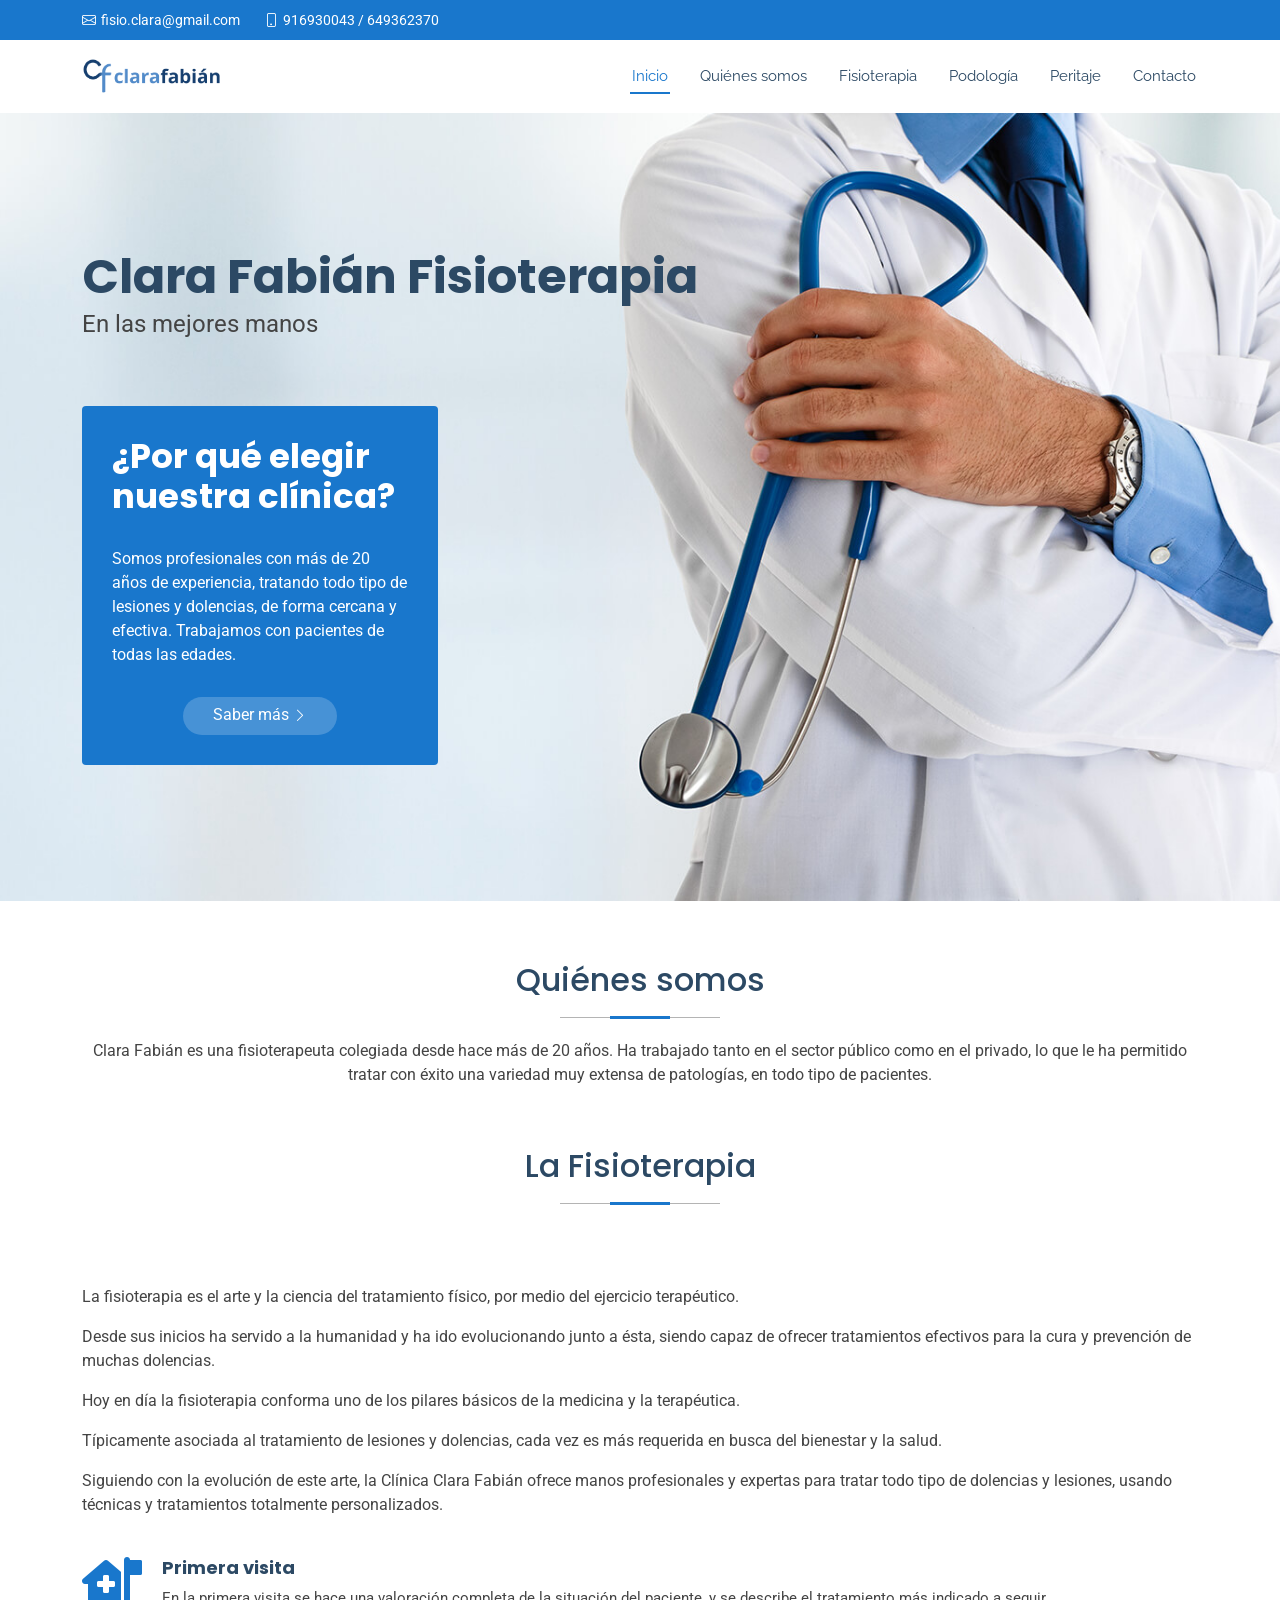
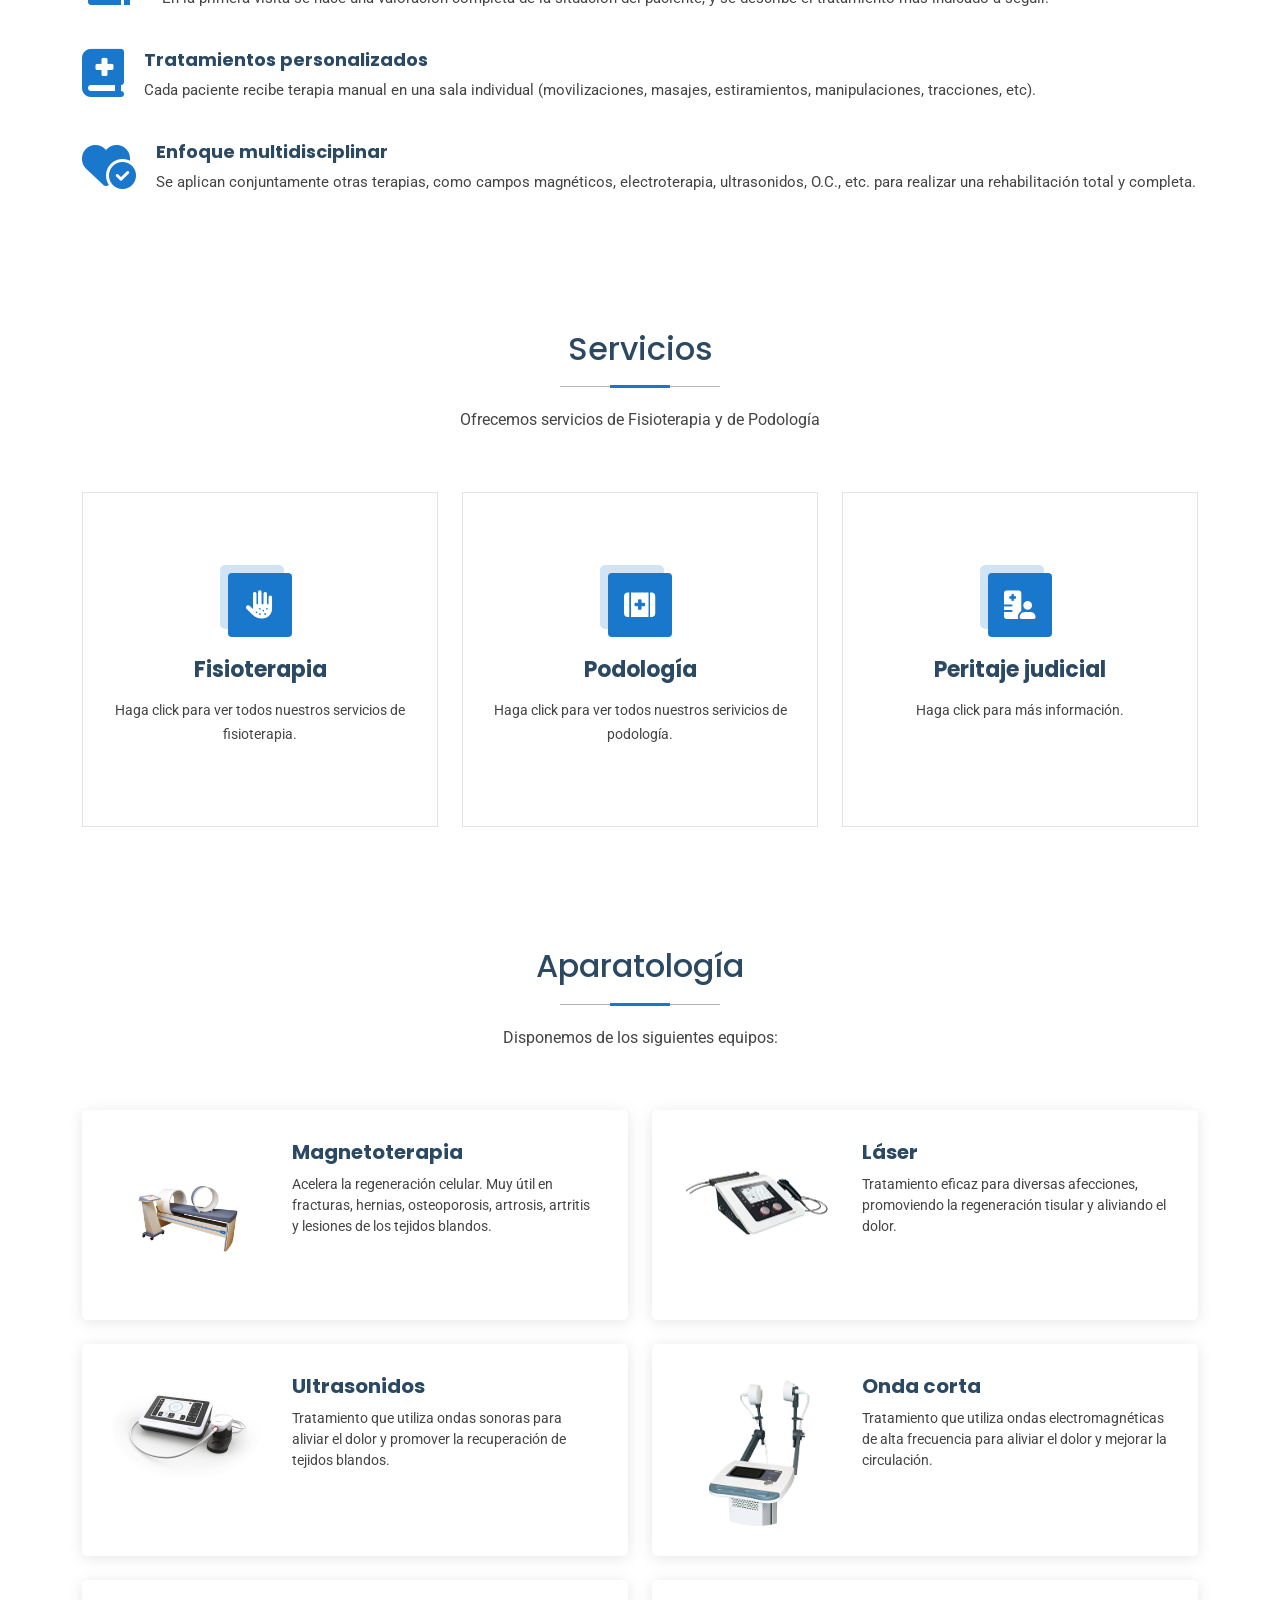
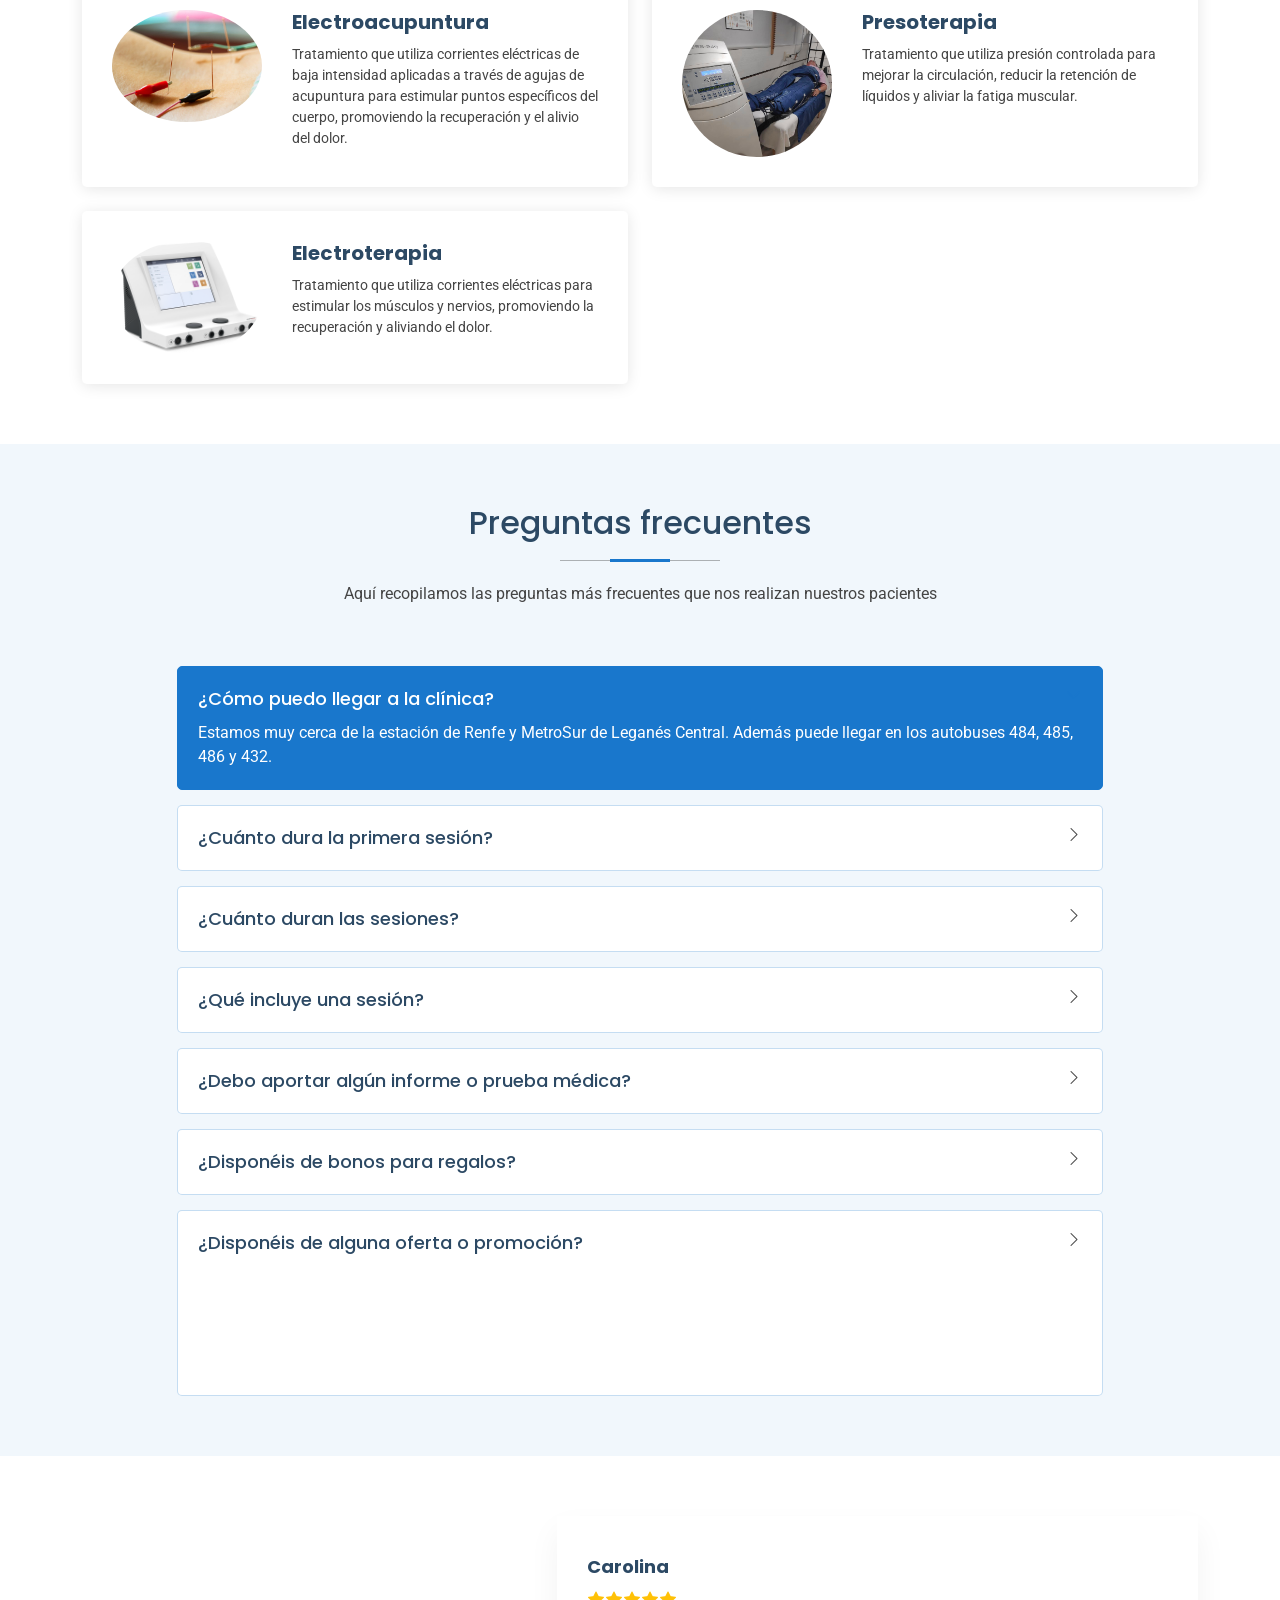
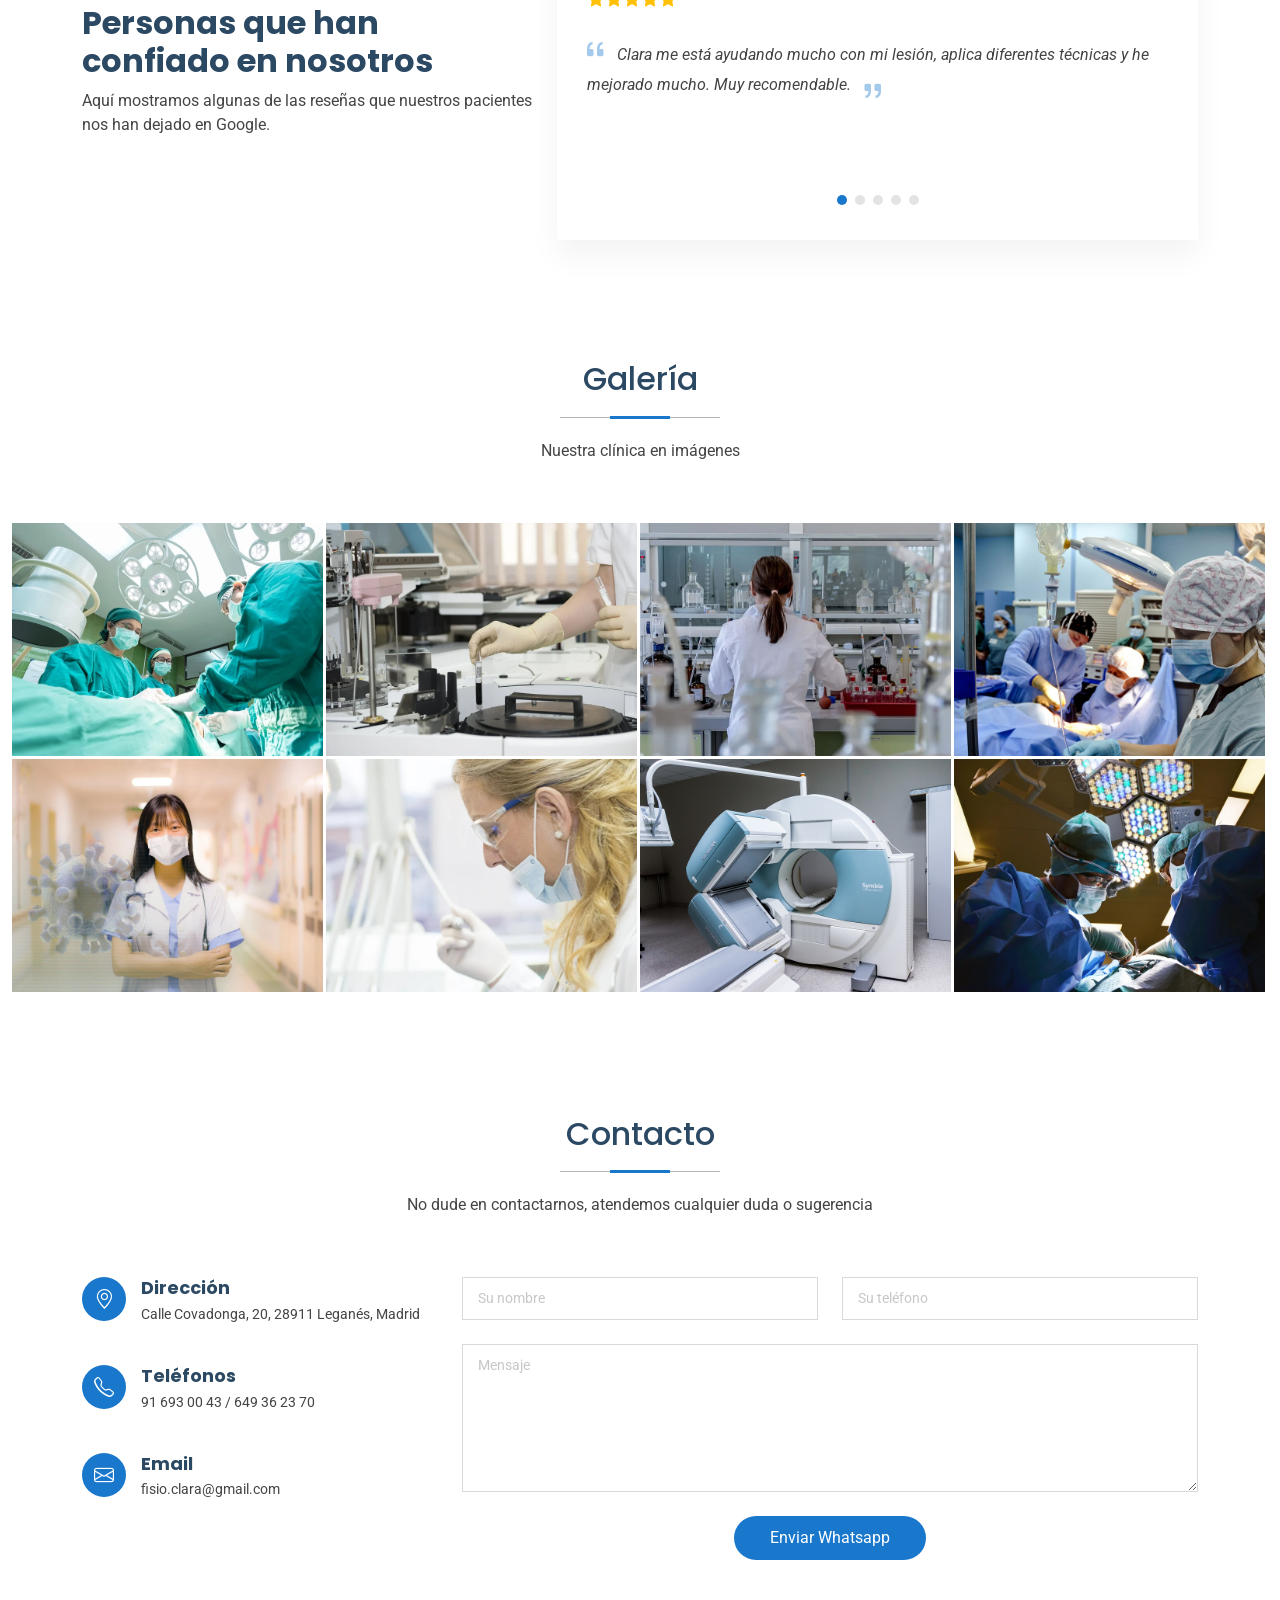
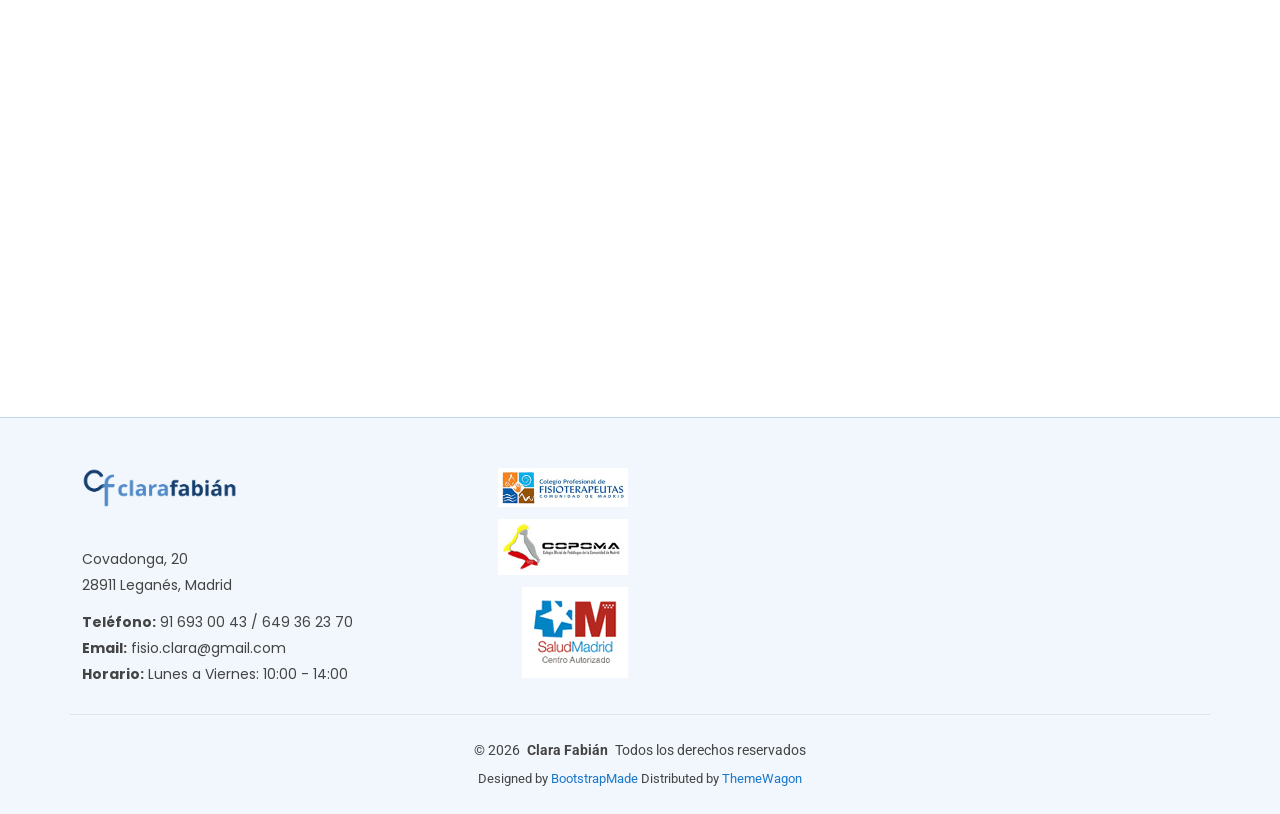
==== index.html @ f70cce4d "Desarrollo" ====
<!DOCTYPE html>
<html lang="es">

<head>
  <meta charset="utf-8">
  <meta content="width=device-width, initial-scale=1.0" name="viewport">
  <title>Clara Fabián - Fisioterapia</title>
  <meta name="Author" content="Clara Fabian Fisioterapia">
  <meta name="copyright" content="(c) 2026 Clara Fabián. Todos los derechos reservados">
  <meta name="description" content="Clara Fabián">
  <meta name="keywords" content="fisioterapia fisioterapeuta masaje masajista clara fabian vendajes Kinesiotaping covadonga Leganes madrid alquimia alqvimia clinica lessiones deportivas deportistas terapias depilacion laser podologo podologia">
  <meta name="contact" content="fisio.clara@gmail.com">

  <!-- Favicons -->
  <link href="assets/img/favicon.png" rel="icon">
  <link href="assets/img/apple-touch-icon.png" rel="apple-touch-icon">

  <!-- Fonts -->
  <link href="https://fonts.googleapis.com" rel="preconnect">
  <link href="https://fonts.gstatic.com" rel="preconnect" crossorigin>
  <link href="https://fonts.googleapis.com/css2?family=Roboto:ital,wght@0,100;0,300;0,400;0,500;0,700;0,900;1,100;1,300;1,400;1,500;1,700;1,900&family=Poppins:ital,wght@0,100;0,200;0,300;0,400;0,500;0,600;0,700;0,800;0,900;1,100;1,200;1,300;1,400;1,500;1,600;1,700;1,800;1,900&family=Raleway:ital,wght@0,100;0,200;0,300;0,400;0,500;0,600;0,700;0,800;0,900;1,100;1,200;1,300;1,400;1,500;1,600;1,700;1,800;1,900&display=swap" rel="stylesheet">

  <!-- Vendor CSS Files -->
  <link href="assets/vendor/bootstrap/css/bootstrap.min.css" rel="stylesheet">
  <link href="assets/vendor/bootstrap-icons/bootstrap-icons.css" rel="stylesheet">
  <link href="assets/vendor/aos/aos.css" rel="stylesheet">
  <link href="assets/vendor/fontawesome-free/css/all.min.css" rel="stylesheet">
  <link href="assets/vendor/glightbox/css/glightbox.min.css" rel="stylesheet">
  <link href="assets/vendor/swiper/swiper-bundle.min.css" rel="stylesheet">

  <!-- Main CSS File -->
  <link href="assets/css/main.css" rel="stylesheet">

  <!-- =======================================================
  * Template Name: Medilab
  * Template URL: https://bootstrapmade.com/medilab-free-medical-bootstrap-theme/
  * Updated: Aug 07 2024 with Bootstrap v5.3.3
  * Author: BootstrapMade.com
  * License: https://bootstrapmade.com/license/
  ======================================================== -->
</head>

<body class="index-page">

  <header id="header" class="header sticky-top">

    <div class="topbar d-flex align-items-center">
      <div class="container d-flex justify-content-center justify-content-md-between">
        <div class="contact-info d-flex align-items-center">
          <i class="bi bi-envelope d-flex align-items-center"><a href="mailto:fisio.clara@gmail.com">fisio.clara@gmail.com</a></i>
          <i class="bi bi-phone d-flex align-items-center ms-4"><span>916930043 / 649362370</span></i>
        </div>
      </div>
    </div>

    <div class="branding d-flex align-items-center">

      <div class="container position-relative d-flex align-items-center justify-content-between">
        <a href="index.html" class="logo d-flex align-items-center me-auto">
          <img src="assets/img/logo.png" alt="">
          <!-- <h1 class="sitename">Clara Fabián</h1> -->
        </a>

        <nav id="navmenu" class="navmenu">
          <ul>
            <li><a href="index.html#hero" class="active">Inicio<br></a></li>
            <li><a href="index.html#about">Quiénes somos</a></li>
            <li><a href="fisioterapia.html">Fisioterapia</a></li>
            <li><a href="podologia.html">Podología</a></li>
            <li><a href="peritaje.html">Peritaje</a></li>
            <li><a href="index.html#contact">Contacto</a></li>
          </ul>
          <i class="mobile-nav-toggle d-xl-none bi bi-list"></i>
        </nav>

      </div>

    </div>

  </header>

  <main class="main">

    <!-- Hero Section -->
    <section id="hero" class="hero section light-background">

      <img src="assets/img/hero-bg.jpg" alt="" data-aos="fade-in">

      <div class="container position-relative">

        <div class="welcome position-relative" data-aos="fade-down" data-aos-delay="100">
          <h2>Clara Fabián Fisioterapia</h2>
          <p>En las mejores manos</p>
        </div>

        <div class="content row gy-4">
          <div class="col-lg-4 d-flex align-items-stretch">
            <div class="why-box" data-aos="zoom-out" data-aos-delay="200">
              <h3>¿Por qué elegir nuestra clínica?</h3>
              <p>
                Somos profesionales con más de 20 años de experiencia, tratando todo tipo de lesiones y dolencias, de forma cercana y efectiva. Trabajamos con pacientes de todas las edades.
              </p>
              <div class="text-center">
                <a href="#about" class="more-btn"><span>Saber más</span> <i class="bi bi-chevron-right"></i></a>
              </div>
            </div>
          </div>
        </div>

      </div>

    </section><!-- /Hero Section -->

    <!-- About Section -->
    <section id="about" class="about section">

      <div class="container section-title" data-aos="fade-up">
        <h2>Quiénes somos</h2>
        <p>Clara Fabián es una fisioterapeuta colegiada desde hace más de 20 años. Ha trabajado tanto en el sector público como en el privado, lo que le ha permitido tratar con éxito una variedad muy extensa de patologías, en todo tipo de pacientes.</p>
      </div>

      <div class="container section-title" data-aos="fade-up">
        <h2>La Fisioterapia</h2>
      </div>

      <div class="container">

        <div class="row gy-4 gx-5">

          <!--<div class="col-lg-6 content" data-aos="fade-up" data-aos-delay="100">-->
          <div class="col-lg-12 content" data-aos="fade-up" data-aos-delay="100">
            <p>
            La fisioterapia es el arte y la ciencia del tratamiento físico, por medio del ejercicio terapéutico.
            </p>
            <p>
              Desde sus inicios ha servido a la humanidad y ha ido evolucionando junto a ésta, siendo capaz de ofrecer tratamientos efectivos para la cura y prevención de muchas dolencias.
            </p>
            <p>
              Hoy en día la fisioterapia conforma uno de los pilares básicos de la medicina y la terapéutica.
            </p>
            <p>
              Típicamente asociada al tratamiento de lesiones y dolencias, cada vez es más requerida en busca del bienestar y la salud.
            </p>
            <p>
              Siguiendo con la evolución de este arte, la Clínica Clara Fabián ofrece manos profesionales y expertas para tratar todo tipo de dolencias y lesiones, usando técnicas y tratamientos totalmente personalizados.
            </p>

            <ul>
              <li>
                <i class="fa-solid fa-solid fa-house-medical-flag"></i>
                <div>
                  <h5>Primera visita</h5>
                  <p>En la primera visita se hace una valoración completa de la situación del paciente, y se describe el tratamiento más indicado a seguir.</p>
                </div>
              </li>
              <li>
                <i class="fa-solid fa-book-medical"></i>
                <div>
                  <h5>Tratamientos personalizados</h5>
                  <p>Cada paciente recibe terapia manual en una sala individual (movilizaciones, masajes, estiramientos, manipulaciones, tracciones, etc).</p>
                </div>
              </li>
              <li>
                <i class="fa-solid fa-heart-circle-check"></i>
                <div>
                  <h5>Enfoque multidisciplinar</h5>
                  <p>Se aplican conjuntamente otras terapias, como campos magnéticos, electroterapia, ultrasonidos, O.C., etc. para realizar una rehabilitación total y completa.</p>
                </div>
              </li>
            </ul>
          </div>

        </div>

      </div>

    </section><!-- /About Section -->

    <!-- Services Section -->
    <section id="services" class="services section">

      <div class="container section-title" data-aos="fade-up">
        <h2>Servicios</h2>
        <p>Ofrecemos servicios de Fisioterapia y de Podología</p>
      </div>

      <div class="container">

        <div class="row gy-4">

          <div class="col-lg-4 col-md-6" data-aos="fade-up" data-aos-delay="100">
            <div class="service-item  position-relative">
              <div class="icon">
                <i class="fas fa-hand-dots"></i>
              </div>
              <a href="fisioterapia.html" class="stretched-link">
                <h3>Fisioterapia</h3>
              </a>
              <p>Haga click para ver todos nuestros servicios de fisioterapia.</p>
            </div>
          </div>

          <div class="col-lg-4 col-md-6" data-aos="fade-up" data-aos-delay="200">
            <div class="service-item position-relative">
              <div class="icon">
                <i class="fas fa-kit-medical"></i>
              </div>
              <a href="podologia.html" class="stretched-link">
                <h3>Podología</h3>
              </a>
              <p>Haga click para ver todos nuestros serivicios de podología.</p>
            </div>
          </div>

          <div class="col-lg-4 col-md-6" data-aos="fade-up" data-aos-delay="300">
            <div class="service-item position-relative">
              <div class="icon">
                <i class="fas fa-hospital-user"></i>
              </div>
              <a href="peritaje.html" class="stretched-link">
                <h3>Peritaje judicial</h3>
              </a>
              <p>Haga click para más información.</p>
            </div>
          </div>

        </div>

      </div>

    </section><!-- /Services Section -->

    <!-- Devices Section -->
    <section id="devices" class="doctors section">

      <div class="container section-title" data-aos="fade-up">
        <h2>Aparatología</h2>
        <p>Disponemos de los siguientes equipos:</p>
      </div>

      <div class="container">

        <div class="row gy-4">

          <div class="col-lg-6" data-aos="fade-up" data-aos-delay="100">
            <div class="team-member d-flex align-items-start">
              <div class="pic"><img src="assets/img/aparatologia/magnetoterapia.jpg" class="img-fluid" alt=""></div>
              <div class="member-info">
                <h4>Magnetoterapia</h4>
                <!-- <span>Chief Medical Officer</span> -->
                <p>Acelera la regeneración celular. Muy útil en fracturas, hernias, osteoporosis, artrosis, artritis y lesiones de los tejidos blandos.</p>
              </div>
            </div>
          </div>

          <div class="col-lg-6" data-aos="fade-up" data-aos-delay="200">
            <div class="team-member d-flex align-items-start">
              <div class="pic"><img src="assets/img/aparatologia/laser_combi.jpg" class="img-fluid" alt=""></div>
              <div class="member-info">
                <h4>Láser</h4>
                <!-- <span>Anesthesiologist</span> -->
                <p>Tratamiento eficaz para diversas afecciones, promoviendo la regeneración tisular y aliviando el dolor.</p>
              </div>
            </div>
          </div>

          <div class="col-lg-6" data-aos="fade-up" data-aos-delay="300">
            <div class="team-member d-flex align-items-start">
              <div class="pic"><img src="assets/img/aparatologia/ultrasonidos.jpg" class="img-fluid" alt=""></div>
              <div class="member-info">
                <h4>Ultrasonidos</h4>
                <!-- <span>Cardiology</span> -->
                <p>Tratamiento que utiliza ondas sonoras para aliviar el dolor y promover la recuperación de tejidos blandos.</p>
              </div>
            </div>
          </div>

          <div class="col-lg-6" data-aos="fade-up" data-aos-delay="400">
            <div class="team-member d-flex align-items-start">
              <div class="pic"><img src="assets/img/aparatologia/onda_corta.jpg" class="img-fluid" alt=""></div>
              <div class="member-info">
                <h4>Onda corta</h4>
                <!-- <span>Neurosurgeon</span> -->
                <p>Tratamiento que utiliza ondas electromagnéticas de alta frecuencia para aliviar el dolor y mejorar la circulación.</p>
              </div>
            </div>
          </div>

          <div class="col-lg-6" data-aos="fade-up" data-aos-delay="400">
            <div class="team-member d-flex align-items-start">
              <div class="pic"><img src="assets/img/aparatologia/electroacupuntura.jpg" class="img-fluid" alt=""></div>
              <div class="member-info">
                <h4>Electroacupuntura</h4>
                <!-- <span>Neurosurgeon</span> -->
                <p>Tratamiento que utiliza corrientes eléctricas de baja intensidad aplicadas a través de agujas de acupuntura para estimular puntos específicos del cuerpo, promoviendo la recuperación y el alivio del dolor.</p>
              </div>
            </div>
          </div>

          <div class="col-lg-6" data-aos="fade-up" data-aos-delay="400">
            <div class="team-member d-flex align-items-start">
              <div class="pic"><img src="assets/img/aparatologia/presoterapia.jpg" class="img-fluid" alt=""></div>
              <div class="member-info">
                <h4>Presoterapia</h4>
                <!-- <span>Neurosurgeon</span> -->
                <p>Tratamiento que utiliza presión controlada para mejorar la circulación, reducir la retención de líquidos y aliviar la fatiga muscular.</p>
              </div>
            </div>
          </div>

          <div class="col-lg-6" data-aos="fade-up" data-aos-delay="400">
            <div class="team-member d-flex align-items-start">
              <div class="pic"><img src="assets/img/aparatologia/electroterapia.jpg" class="img-fluid" alt=""></div>
              <div class="member-info">
                <h4>Electroterapia</h4>
                <!-- <span>Neurosurgeon</span> -->
                <p>Tratamiento que utiliza corrientes eléctricas para estimular los músculos y nervios, promoviendo la recuperación y aliviando el dolor.</p>
              </div>
            </div>
          </div>

        </div>

      </div>

    </section>

    <!-- Faq Section -->
    <section id="faq" class="faq section light-background">

      <div class="container section-title" data-aos="fade-up">
        <h2>Preguntas frecuentes</h2>
        <p>Aquí recopilamos las preguntas más frecuentes que nos realizan nuestros pacientes</p>
      </div>

      <div class="container">

        <div class="row justify-content-center">

          <div class="col-lg-10" data-aos="fade-up" data-aos-delay="100">

            <div class="faq-container">

              <div class="faq-item faq-active">
                <h3>¿Cómo puedo llegar a la clínica?</h3>
                <div class="faq-content">
                  <p>Estamos muy cerca de la estación de Renfe y MetroSur de Leganés Central. Además puede llegar en los autobuses 484, 485, 486 y 432.</p>
                </div>
                <i class="faq-toggle bi bi-chevron-right"></i>
              </div>

              <div class="faq-item">
                <h3>¿Cuánto dura la primera sesión?</h3>
                <div class="faq-content">
                  <p>La primera sesión dura 75 minutos. Le recomendaremos un plan de ejercicios y técnicas para acelerar su recuperación.</p>
                </div>
                <i class="faq-toggle bi bi-chevron-right"></i>
              </div>

              <div class="faq-item">
                <h3>¿Cuánto duran las sesiones?</h3>
                <div class="faq-content">
                  <p>Las sesiones duran 60 minutos.</p>
                </div>
                <i class="faq-toggle bi bi-chevron-right"></i>
              </div>

              <div class="faq-item">
                <h3>¿Qué incluye una sesión?</h3>
                <div class="faq-content">
                  <p>Las sesiones incluyen terapia manual combinada con aparatología. Todas nuestras sesiones incluyen terapia manual.</p>
                </div>
                <i class="faq-toggle bi bi-chevron-right"></i>
              </div>

              <div class="faq-item">
                <h3>¿Debo aportar algún informe o prueba médica?</h3>
                <div class="faq-content">
                  <p>Es recomendable traer cualquier informe o prueba médica relevante para que podamos ofrecerle el mejor tratamiento posible.</p>
                </div>
                <i class="faq-toggle bi bi-chevron-right"></i>
              </div>

              <div class="faq-item">
                <h3>¿Disponéis de bonos para regalos?</h3>
                <div class="faq-content">
                  <p>Sí, ofrecemos bonos para regalos que pueden ser utilizados en cualquiera de nuestros servicios. Son una excelente opción para sorprender a alguien especial.</p>
                </div>
                <i class="faq-toggle bi bi-chevron-right"></i>
              </div>

              <div class="faq-item">
                <h3>¿Disponéis de alguna oferta o promoción?</h3>
                <div class="faq-content">
                  <p>Sí, disponemos de bonos para 5 o 10 sesiones, que resultan más económicos.</p>
                  <p>Los bonos se abonarán en su totalidad al solicitarlos. No pueden ser fraccionados. NO son reembolsables.</p>
                  <p>Las sesiones incluidas en el bono que no se cancelen con al menos una hora de antelación se considerarán realizadas y se descontarán del bono.</p>
                  <p>Los bonos de 5 sesiones caducan a los 6 meses. Los bonos de 10 sesiones caducan a los 12 meses.</p>
                  <p>Los bonos se pueden compartir entre varias personas.</p>
                </div>
                <i class="faq-toggle bi bi-chevron-right"></i>
              </div>

            </div>

          </div>

        </div>

      </div>

    </section><!-- /Faq Section -->

    <!-- Testimonials Section -->
    <section id="testimonials" class="testimonials section">

      <div class="container">

        <div class="row align-items-center">

          <div class="col-lg-5 info" data-aos="fade-up" data-aos-delay="100">
            <h3>Personas que han confiado en nosotros</h3>
            <p>
              Aquí mostramos algunas de las reseñas que nuestros pacientes nos han dejado en Google.
            </p>
          </div>

          <div class="col-lg-7" data-aos="fade-up" data-aos-delay="200">

            <div class="swiper init-swiper">
              <script type="application/json" class="swiper-config">
                {
                  "loop": true,
                  "speed": 600,
                  "autoplay": {
                    "delay": 5000
                  },
                  "slidesPerView": "auto",
                  "pagination": {
                    "el": ".swiper-pagination",
                    "type": "bullets",
                    "clickable": true
                  }
                }
              </script>
              <div class="swiper-wrapper">

                <div class="swiper-slide">
                  <div class="testimonial-item">
                    <div class="d-flex">
                      <!-- <img src="assets/img/testimonials/testimonials-1.jpg" class="testimonial-img flex-shrink-0" alt=""> -->
                      <div>
                        <h3>Carolina</h3>
                        <!-- <h4>Ceo &amp; Founder</h4> -->
                        <div class="stars">
                          <i class="bi bi-star-fill"></i><i class="bi bi-star-fill"></i><i class="bi bi-star-fill"></i><i class="bi bi-star-fill"></i><i class="bi bi-star-fill"></i>
                        </div>
                      </div>
                    </div>
                    <p>
                      <i class="bi bi-quote quote-icon-left"></i>
                      <span>Clara me está ayudando mucho con mi lesión, aplica diferentes técnicas y he mejorado mucho. Muy recomendable.</span>
                      <i class="bi bi-quote quote-icon-right"></i>
                    </p>
                  </div>
                </div>

                <div class="swiper-slide">
                  <div class="testimonial-item">
                    <div class="d-flex">
                      <!-- <img src="assets/img/testimonials/testimonials-2.jpg" class="testimonial-img flex-shrink-0" alt=""> -->
                      <div>
                        <h3>Lorenzo Mingo Gijón</h3>
                        <!-- <h4>Designer</h4> -->
                        <div class="stars">
                          <i class="bi bi-star-fill"></i><i class="bi bi-star-fill"></i><i class="bi bi-star-fill"></i><i class="bi bi-star-fill"></i><i class="bi bi-star-fill"></i>
                        </div>
                      </div>
                    </div>
                    <p>
                      <i class="bi bi-quote quote-icon-left"></i>
                      <span>Recomiendo a Clara sin dudarlo a cualquier persona que busque una fisioterapeuta comprometida, cercana y altamente capacitada. ¡Una verdadera profesional que transforma el bienestar de sus pacientes.</span>
                      <i class="bi bi-quote quote-icon-right"></i>
                    </p>
                  </div>
                </div>

                <div class="swiper-slide">
                  <div class="testimonial-item">
                    <div class="d-flex">
                      <!-- <img src="assets/img/testimonials/testimonials-3.jpg" class="testimonial-img flex-shrink-0" alt=""> -->
                      <div>
                        <h3>Galina Peneva</h3>
                        <!-- <h4>Store Owner</h4> -->
                        <div class="stars">
                          <i class="bi bi-star-fill"></i><i class="bi bi-star-fill"></i><i class="bi bi-star-fill"></i><i class="bi bi-star-fill"></i><i class="bi bi-star-fill"></i>
                        </div>
                      </div>
                    </div>
                    <p>
                      <i class="bi bi-quote quote-icon-left"></i>
                      <span>Fui a hacer ejercicios de respiración Clara me está ayudando y siempre positiva.</span>
                      <i class="bi bi-quote quote-icon-right"></i>
                    </p>
                  </div>
                </div>

                <div class="swiper-slide">
                  <div class="testimonial-item">
                    <div class="d-flex">
                      <!-- <img src="assets/img/testimonials/testimonials-4.jpg" class="testimonial-img flex-shrink-0" alt=""> -->
                      <div>
                        <h3>Javier TC</h3>
                        <!-- <h4>Freelancer</h4> -->
                        <div class="stars">
                          <i class="bi bi-star-fill"></i><i class="bi bi-star-fill"></i><i class="bi bi-star-fill"></i><i class="bi bi-star-fill"></i><i class="bi bi-star-fill"></i>
                        </div>
                      </div>
                    </div>
                    <p>
                      <i class="bi bi-quote quote-icon-left"></i>
                      <span>Una gran profesional que os va solucionar las lesiones que padezcais, recomendadisima.</span>
                      <i class="bi bi-quote quote-icon-right"></i>
                    </p>
                  </div>
                </div>

                <div class="swiper-slide">
                  <div class="testimonial-item">
                    <div class="d-flex">
                      <!-- <img src="assets/img/testimonials/testimonials-5.jpg" class="testimonial-img flex-shrink-0" alt=""> -->
                      <div>
                        <h3>Rosa Tejedor Sáinz</h3>
                        <!-- <h4>Entrepreneur</h4> -->
                        <div class="stars">
                          <i class="bi bi-star-fill"></i><i class="bi bi-star-fill"></i><i class="bi bi-star-fill"></i><i class="bi bi-star-fill"></i><i class="bi bi-star-fill"></i>
                        </div>
                      </div>
                    </div>
                    <p>
                      <i class="bi bi-quote quote-icon-left"></i>
                      <span>Muy bien, Educación, delicadeza, organización, limpieza, amabilidad, y cómo profesional única, tanto en masajes como en maquinaria. Unica probar si necesitas una buena fisio.</span>
                      <i class="bi bi-quote quote-icon-right"></i>
                    </p>
                  </div>
                </div>

              </div>
              <div class="swiper-pagination"></div>
            </div>

          </div>

        </div>

      </div>

    </section><!-- /Testimonials Section -->

    <!-- Gallery Section -->
    <section id="gallery" class="gallery section">

      <div class="container section-title" data-aos="fade-up">
        <h2>Galería</h2>
        <p>Nuestra clínica en imágenes</p>
      </div>

      <div class="container-fluid" data-aos="fade-up" data-aos-delay="100">

        <div class="row g-0">

          <div class="col-lg-3 col-md-4">
            <div class="gallery-item">
              <a href="assets/img/gallery/gallery-1.jpg" class="glightbox" data-gallery="images-gallery">
                <img src="assets/img/gallery/gallery-1.jpg" alt="" class="img-fluid">
              </a>
            </div>
          </div>

          <div class="col-lg-3 col-md-4">
            <div class="gallery-item">
              <a href="assets/img/gallery/gallery-2.jpg" class="glightbox" data-gallery="images-gallery">
                <img src="assets/img/gallery/gallery-2.jpg" alt="" class="img-fluid">
              </a>
            </div>
          </div>

          <div class="col-lg-3 col-md-4">
            <div class="gallery-item">
              <a href="assets/img/gallery/gallery-3.jpg" class="glightbox" data-gallery="images-gallery">
                <img src="assets/img/gallery/gallery-3.jpg" alt="" class="img-fluid">
              </a>
            </div>
          </div>

          <div class="col-lg-3 col-md-4">
            <div class="gallery-item">
              <a href="assets/img/gallery/gallery-4.jpg" class="glightbox" data-gallery="images-gallery">
                <img src="assets/img/gallery/gallery-4.jpg" alt="" class="img-fluid">
              </a>
            </div>
          </div>

          <div class="col-lg-3 col-md-4">
            <div class="gallery-item">
              <a href="assets/img/gallery/gallery-5.jpg" class="glightbox" data-gallery="images-gallery">
                <img src="assets/img/gallery/gallery-5.jpg" alt="" class="img-fluid">
              </a>
            </div>
          </div>

          <div class="col-lg-3 col-md-4">
            <div class="gallery-item">
              <a href="assets/img/gallery/gallery-6.jpg" class="glightbox" data-gallery="images-gallery">
                <img src="assets/img/gallery/gallery-6.jpg" alt="" class="img-fluid">
              </a>
            </div>
          </div>

          <div class="col-lg-3 col-md-4">
            <div class="gallery-item">
              <a href="assets/img/gallery/gallery-7.jpg" class="glightbox" data-gallery="images-gallery">
                <img src="assets/img/gallery/gallery-7.jpg" alt="" class="img-fluid">
              </a>
            </div>
          </div>

          <div class="col-lg-3 col-md-4">
            <div class="gallery-item">
              <a href="assets/img/gallery/gallery-8.jpg" class="glightbox" data-gallery="images-gallery">
                <img src="assets/img/gallery/gallery-8.jpg" alt="" class="img-fluid">
              </a>
            </div>
          </div>

        </div>

      </div>

    </section><!-- /Gallery Section -->

    <!-- Contact Section -->
    <section id="contact" class="contact section">

      <div class="container section-title" data-aos="fade-up">
        <h2>Contacto</h2>
        <p>No dude en contactarnos, atendemos cualquier duda o sugerencia</p>
      </div>

      <div class="container" data-aos="fade-up" data-aos-delay="100">

        <div class="row gy-4">

          <div class="col-lg-4">
            <div class="info-item d-flex" data-aos="fade-up" data-aos-delay="300">
              <i class="bi bi-geo-alt flex-shrink-0"></i>
              <div>
                <h3>Dirección</h3>
                <p>Calle Covadonga, 20, 28911 Leganés, Madrid</p>
              </div>
            </div>

            <div class="info-item d-flex" data-aos="fade-up" data-aos-delay="400">
              <i class="bi bi-telephone flex-shrink-0"></i>
              <div>
                <h3>Teléfonos</h3>
                <p>91 693 00 43 / 649 36 23 70</p>
              </div>
            </div>

            <div class="info-item d-flex" data-aos="fade-up" data-aos-delay="500">
              <i class="bi bi-envelope flex-shrink-0"></i>
              <div>
                <h3>Email</h3>
                <p>fisio.clara@gmail.com</p>
              </div>
            </div>

          </div>

          <div class="col-lg-8">
            <!--<form action="forms/contact.php" method="post" class="php-email-form" data-aos="fade-up" data-aos-delay="200">-->
            <form id="whatsapp-form" action="." method="post" class="php-email-form" data-aos="fade-up" data-aos-delay="200">
              <div class="row gy-4">

                <div class="col-md-6">
                  <input id="form_name" name="form_name" type="text" class="form-control" placeholder="Su nombre" required="">
                </div>

                <div class="col-md-6">
                  <input id="form_phone" name="form_phone" type="text" class="form-control" placeholder="Su teléfono" required="">
                </div>

                <div class="col-md-12">
                  <textarea id="form_message" name="form_message" class="form-control" rows="6" placeholder="Mensaje" required=""></textarea>
                </div>

                <div class="col-md-12 text-center">
                  <div class="loading">Cargando...</div>
                  <div class="error-message"></div>
                  <div class="sent-message">Su mensaje ha sido enviado, gracias</div>

                  <button
                    class="g-recaptcha"
                    data-sitekey="6Le_mJIsAAAAABLvQjXyvqUNR8NooEsDHLK8pmpD"
                    data-callback="sendToWhatsapp"
                    data-action="submit"
                    type="button">Enviar Whatsapp</button>
                </div>

              </div>
            </form>
          </div>

        </div>

      </div>

    </section>

    <!-- Map Section -->
    <section id="contact" class="contact section">
      <div class="container-fluid" data-aos="fade-up" data-aos-delay="100">
          <div class="col-lg-10 mx-auto">
            <iframe style="border:0; width: 100%; height: 270px;" src="https://www.google.com/maps/embed?pb=!1m18!1m12!1m3!1d3041.744188500336!2d-3.7728182877196605!3d40.3258345713352!2m3!1f0!2f0!3f0!3m2!1i1024!2i768!4f13.1!3m3!1m2!1s0xd418a26e984bbc3%3A0x2f7e67f6b9fca8b0!2sClara%20Fabi%C3%A1n!5e0!3m2!1ses!2ses!4v1773856084879!5m2!1ses!2ses" frameborder="0" allowfullscreen="" loading="lazy" referrerpolicy="no-referrer-when-downgrade"></iframe>
          </div>
      </div>
    </section>

  </main>

  <footer id="footer" class="footer light-background">

    <div class="container footer-top">
      <div class="row gy-4">
        <div class="col-lg-6 col-md-8 footer-about">
          <div class="footer-about-content">
            <div class="footer-about-text">
              <a href="#hero" class="logo d-flex align-items-center">
                <!-- <span class="sitename">Clara Fabián</span> -->
                <img src="assets/img/logo.png" alt="">
              </a>
              <div class="footer-contact pt-3">
                <p>Covadonga, 20</p>
                <p>28911 Leganés, Madrid</p>
                <p class="mt-3"><strong>Teléfono:</strong> <span>91 693 00 43 / 649 36 23 70</span></p>
                <p><strong>Email:</strong> <span>fisio.clara@gmail.com</span></p>
                <p><strong>Horario:</strong> <span>Lunes a Viernes: 10:00 - 14:00</span></p>
              </div>
            </div>

            <div class="footer-badges">
              <a href="https://cfisiomad.org/" target="_blank" rel="noopener noreferrer"><img src="assets/img/org/colegiofisio2.jpg" alt="Colegio Fisio"></a>
              <a href="https://www.copoma.es/" target="_blank" rel="noopener noreferrer"><img src="assets/img/org/copoma2.jpg" alt="Copoma"></a>
              <a href="https://www.comunidad.madrid/servicios/salud" target="_blank" rel="noopener noreferrer"><img src="assets/img/org/saludmadrid2.jpg" alt="Salud Madrid"></a>
            </div>
          </div>

        </div>
      </div>
    </div>

    <div class="container copyright text-center mt-4">
      <p>© <span>2026</span> <strong class="px-1 sitename">Clara Fabián</strong> <span>Todos los derechos reservados</span></p>
      <div class="credits">
        <!-- All the links in the footer should remain intact. -->
        <!-- You can delete the links only if you've purchased the pro version. -->
        <!-- Licensing information: https://bootstrapmade.com/license/ -->
        <!-- Purchase the pro version with working PHP/AJAX contact form: [buy-url] -->
        Designed by <a href="https://bootstrapmade.com/">BootstrapMade</a> Distributed by <a href="https://themewagon.com" target="_blank" rel="noopener noreferrer">ThemeWagon</a>
      </div>
    </div>

  </footer>

  <!-- Scroll Top -->
  <a href="#" id="scroll-top" class="scroll-top d-flex align-items-center justify-content-center"><i class="bi bi-arrow-up-short"></i></a>

  <!-- Preloader -->
  <div id="preloader"></div>

  <!-- Vendor JS Files -->
  <script src="assets/vendor/bootstrap/js/bootstrap.bundle.min.js"></script>
  <script src="assets/vendor/php-email-form/validate.js"></script>
  <script src="assets/vendor/aos/aos.js"></script>
  <script src="assets/vendor/glightbox/js/glightbox.min.js"></script>
  <script src="assets/vendor/purecounter/purecounter_vanilla.js"></script>
  <script src="assets/vendor/swiper/swiper-bundle.min.js"></script>
  <script src="https://www.google.com/recaptcha/api.js" async defer></script>

  <!-- Main JS Files -->
  <script src="assets/js/main.js"></script>
  <script src="assets/js/whatsapp.js"></script>
  
</body>

</html>
---- assets/css/main.css ----
/**
* Template Name: Medilab
* Template URL: https://bootstrapmade.com/medilab-free-medical-bootstrap-theme/
* Updated: Aug 07 2024 with Bootstrap v5.3.3
* Author: BootstrapMade.com
* License: https://bootstrapmade.com/license/
*/

/*--------------------------------------------------------------
# Font & Color Variables
# Help: https://bootstrapmade.com/color-system/
--------------------------------------------------------------*/
/* Fonts */
:root {
  --default-font: "Roboto",  system-ui, -apple-system, "Segoe UI", Roboto, "Helvetica Neue", Arial, "Noto Sans", "Liberation Sans", sans-serif, "Apple Color Emoji", "Segoe UI Emoji", "Segoe UI Symbol", "Noto Color Emoji";
  --heading-font: "Poppins",  sans-serif;
  --nav-font: "Raleway",  sans-serif;
}

/* Global Colors - The following color variables are used throughout the website. Updating them here will change the color scheme of the entire website */
:root { 
  --background-color: #ffffff; /* Background color for the entire website, including individual sections */
  --default-color: #444444; /* Default color used for the majority of the text content across the entire website */
  --heading-color: #2c4964; /* Color for headings, subheadings and title throughout the website */
  --accent-color: #1977cc; /* Accent color that represents your brand on the website. It's used for buttons, links, and other elements that need to stand out */
  --surface-color: #ffffff; /* The surface color is used as a background of boxed elements within sections, such as cards, icon boxes, or other elements that require a visual separation from the global background. */
  --contrast-color: #ffffff; /* Contrast color for text, ensuring readability against backgrounds of accent, heading, or default colors. */
}

/* Nav Menu Colors - The following color variables are used specifically for the navigation menu. They are separate from the global colors to allow for more customization options */
:root {
  --nav-color: #2c4964;  /* The default color of the main navmenu links */
  --nav-hover-color: #1977cc; /* Applied to main navmenu links when they are hovered over or active */
  --nav-mobile-background-color: #ffffff; /* Used as the background color for mobile navigation menu */
  --nav-dropdown-background-color: #ffffff; /* Used as the background color for dropdown items that appear when hovering over primary navigation items */
  --nav-dropdown-color: #2c4964; /* Used for navigation links of the dropdown items in the navigation menu. */
  --nav-dropdown-hover-color: #1977cc; /* Similar to --nav-hover-color, this color is applied to dropdown navigation links when they are hovered over. */
}

/* Color Presets - These classes override global colors when applied to any section or element, providing reuse of the sam color scheme. */

.light-background {
  --background-color: #f1f7fc;
  --surface-color: #ffffff;
}

.dark-background {
  --background-color: #060606;
  --default-color: #ffffff;
  --heading-color: #ffffff;
  --surface-color: #252525;
  --contrast-color: #ffffff;
}

/* Smooth scroll */
:root {
  scroll-behavior: smooth;
}

/*--------------------------------------------------------------
# General Styling & Shared Classes
--------------------------------------------------------------*/
body {
  color: var(--default-color);
  background-color: var(--background-color);
  font-family: var(--default-font);
}

a {
  color: var(--accent-color);
  text-decoration: none;
  transition: 0.3s;
}

a:hover {
  color: color-mix(in srgb, var(--accent-color), transparent 25%);
  text-decoration: none;
}

h1,
h2,
h3,
h4,
h5,
h6 {
  color: var(--heading-color);
  font-family: var(--heading-font);
}

/* Pulsating Play Button
------------------------------*/
.pulsating-play-btn {
  width: 94px;
  height: 94px;
  background: radial-gradient(var(--accent-color) 50%, color-mix(in srgb, var(--accent-color), transparent 75%) 52%);
  border-radius: 50%;
  display: block;
  position: relative;
  overflow: hidden;
}

.pulsating-play-btn:before {
  content: "";
  position: absolute;
  width: 120px;
  height: 120px;
  animation-delay: 0s;
  animation: pulsate-play-btn 2s;
  animation-direction: forwards;
  animation-iteration-count: infinite;
  animation-timing-function: steps;
  opacity: 1;
  border-radius: 50%;
  border: 5px solid color-mix(in srgb, var(--accent-color), transparent 30%);
  top: -15%;
  left: -15%;
  background: rgba(198, 16, 0, 0);
}

.pulsating-play-btn:after {
  content: "";
  position: absolute;
  left: 50%;
  top: 50%;
  transform: translateX(-40%) translateY(-50%);
  width: 0;
  height: 0;
  border-top: 10px solid transparent;
  border-bottom: 10px solid transparent;
  border-left: 15px solid #fff;
  z-index: 100;
  transition: all 400ms cubic-bezier(0.55, 0.055, 0.675, 0.19);
}

.pulsating-play-btn:hover:before {
  content: "";
  position: absolute;
  left: 50%;
  top: 50%;
  transform: translateX(-40%) translateY(-50%);
  width: 0;
  height: 0;
  border: none;
  border-top: 10px solid transparent;
  border-bottom: 10px solid transparent;
  border-left: 15px solid #fff;
  z-index: 200;
  animation: none;
  border-radius: 0;
}

.pulsating-play-btn:hover:after {
  border-left: 15px solid var(--accent-color);
  transform: scale(20);
}

@keyframes pulsate-play-btn {
  0% {
    transform: scale(0.6, 0.6);
    opacity: 1;
  }

  100% {
    transform: scale(1, 1);
    opacity: 0;
  }
}

/* PHP Email Form Messages
------------------------------*/
.php-email-form .error-message {
  display: none;
  background: #df1529;
  color: #ffffff;
  text-align: left;
  padding: 15px;
  margin-bottom: 24px;
  font-weight: 600;
}

.php-email-form .sent-message {
  display: none;
  color: #ffffff;
  background: #059652;
  text-align: center;
  padding: 15px;
  margin-bottom: 24px;
  font-weight: 600;
}

.php-email-form .loading {
  display: none;
  background: var(--surface-color);
  text-align: center;
  padding: 15px;
  margin-bottom: 24px;
}

.php-email-form .loading:before {
  content: "";
  display: inline-block;
  border-radius: 50%;
  width: 24px;
  height: 24px;
  margin: 0 10px -6px 0;
  border: 3px solid var(--accent-color);
  border-top-color: var(--surface-color);
  animation: php-email-form-loading 1s linear infinite;
}

@keyframes php-email-form-loading {
  0% {
    transform: rotate(0deg);
  }

  100% {
    transform: rotate(360deg);
  }
}

/*--------------------------------------------------------------
# Global Header
--------------------------------------------------------------*/
.header {
  color: var(--default-color);
  transition: all 0.5s;
  z-index: 997;
  background-color: var(--background-color);
}

.header .topbar {
  background-color: var(--accent-color);
  height: 40px;
  padding: 0;
  font-size: 14px;
  transition: all 0.5s;
}

.header .topbar .contact-info i {
  font-style: normal;
  color: var(--contrast-color);
}

.header .topbar .contact-info i a,
.header .topbar .contact-info i span {
  padding-left: 5px;
  color: var(--contrast-color);
}

@media (max-width: 575px) {

  .header .topbar .contact-info i a,
  .header .topbar .contact-info i span {
    font-size: 13px;
  }
}

.header .topbar .contact-info i a {
  line-height: 0;
  transition: 0.3s;
}

.header .topbar .contact-info i a:hover {
  color: var(--contrast-color);
  text-decoration: underline;
}

.header .topbar .social-links a {
  color: color-mix(in srgb, var(--contrast-color), transparent 40%);
  line-height: 0;
  transition: 0.3s;
  margin-left: 20px;
}

.header .topbar .social-links a:hover {
  color: var(--contrast-color);
}

.header .branding {
  min-height: 60px;
  padding: 10px 0;
}

.header .logo {
  line-height: 1;
}

.header .logo img {
  max-height: 36px;
  margin-right: 8px;
}

.header .logo h1 {
  font-size: 30px;
  margin: 0;
  font-weight: 700;
  color: var(--heading-color);
}

.header .cta-btn,
.header .cta-btn:focus {
  color: var(--contrast-color);
  background: var(--accent-color);
  font-size: 14px;
  padding: 8px 25px;
  margin: 0 0 0 30px;
  border-radius: 50px;
  transition: 0.3s;
}

.header .cta-btn:hover,
.header .cta-btn:focus:hover {
  color: var(--contrast-color);
  background: color-mix(in srgb, var(--accent-color), transparent 15%);
}

@media (max-width: 1200px) {
  .header .logo {
    order: 1;
  }

  .header .cta-btn {
    order: 2;
    margin: 0 15px 0 0;
    padding: 6px 15px;
  }

  .header .navmenu {
    order: 3;
  }
}

.scrolled .header {
  box-shadow: 0px 0 18px rgba(0, 0, 0, 0.1);
}

.scrolled .header .topbar {
  height: 0;
  visibility: hidden;
  overflow: hidden;
}

/*--------------------------------------------------------------
# Navigation Menu
--------------------------------------------------------------*/
/* Desktop Navigation */
@media (min-width: 1200px) {
  .navmenu {
    padding: 0;
  }

  .navmenu ul {
    margin: 0;
    padding: 0;
    display: flex;
    list-style: none;
    align-items: center;
  }

  .navmenu li {
    position: relative;
  }

  .navmenu>ul>li {
    white-space: nowrap;
    padding: 15px 14px;
  }

  .navmenu>ul>li:last-child {
    padding-right: 0;
  }

  .navmenu a,
  .navmenu a:focus {
    color: var(--nav-color);
    font-size: 15px;
    padding: 0 2px;
    font-family: var(--nav-font);
    font-weight: 400;
    display: flex;
    align-items: center;
    justify-content: space-between;
    white-space: nowrap;
    transition: 0.3s;
    position: relative;
  }

  .navmenu a i,
  .navmenu a:focus i {
    font-size: 12px;
    line-height: 0;
    margin-left: 5px;
    transition: 0.3s;
  }

  .navmenu>ul>li>a:before {
    content: "";
    position: absolute;
    width: 100%;
    height: 2px;
    bottom: -6px;
    left: 0;
    background-color: var(--nav-hover-color);
    visibility: hidden;
    width: 0px;
    transition: all 0.3s ease-in-out 0s;
  }

  .navmenu a:hover:before,
  .navmenu li:hover>a:before,
  .navmenu .active:before {
    visibility: visible;
    width: 100%;
  }

  .navmenu li:hover>a,
  .navmenu .active,
  .navmenu .active:focus {
    color: var(--nav-hover-color);
  }

  .navmenu .dropdown ul {
    margin: 0;
    padding: 10px 0;
    background: var(--nav-dropdown-background-color);
    display: block;
    position: absolute;
    visibility: hidden;
    left: 14px;
    top: 130%;
    opacity: 0;
    transition: 0.3s;
    border-radius: 4px;
    z-index: 99;
    box-shadow: 0px 0px 30px rgba(0, 0, 0, 0.1);
  }

  .navmenu .dropdown ul li {
    min-width: 200px;
  }

  .navmenu .dropdown ul a {
    padding: 10px 20px;
    font-size: 15px;
    text-transform: none;
    color: var(--nav-dropdown-color);
  }

  .navmenu .dropdown ul a i {
    font-size: 12px;
  }

  .navmenu .dropdown ul a:hover,
  .navmenu .dropdown ul .active:hover,
  .navmenu .dropdown ul li:hover>a {
    color: var(--nav-dropdown-hover-color);
  }

  .navmenu .dropdown:hover>ul {
    opacity: 1;
    top: 100%;
    visibility: visible;
  }

  .navmenu .dropdown .dropdown ul {
    top: 0;
    left: -90%;
    visibility: hidden;
  }

  .navmenu .dropdown .dropdown:hover>ul {
    opacity: 1;
    top: 0;
    left: -100%;
    visibility: visible;
  }
}

/* Mobile Navigation */
@media (max-width: 1199px) {
  .mobile-nav-toggle {
    color: var(--nav-color);
    font-size: 28px;
    line-height: 0;
    margin-right: 10px;
    cursor: pointer;
    transition: color 0.3s;
  }

  .navmenu {
    padding: 0;
    z-index: 9997;
  }

  .navmenu ul {
    display: none;
    list-style: none;
    position: absolute;
    inset: 60px 20px 20px 20px;
    padding: 10px 0;
    margin: 0;
    border-radius: 6px;
    background-color: var(--nav-mobile-background-color);
    border: 1px solid color-mix(in srgb, var(--default-color), transparent 90%);
    box-shadow: none;
    overflow-y: auto;
    transition: 0.3s;
    z-index: 9998;
  }

  .navmenu a,
  .navmenu a:focus {
    color: var(--nav-dropdown-color);
    padding: 10px 20px;
    font-family: var(--nav-font);
    font-size: 17px;
    font-weight: 500;
    display: flex;
    align-items: center;
    justify-content: space-between;
    white-space: nowrap;
    transition: 0.3s;
  }

  .navmenu a i,
  .navmenu a:focus i {
    font-size: 12px;
    line-height: 0;
    margin-left: 5px;
    width: 30px;
    height: 30px;
    display: flex;
    align-items: center;
    justify-content: center;
    border-radius: 50%;
    transition: 0.3s;
    background-color: color-mix(in srgb, var(--accent-color), transparent 90%);
  }

  .navmenu a i:hover,
  .navmenu a:focus i:hover {
    background-color: var(--accent-color);
    color: var(--contrast-color);
  }

  .navmenu a:hover,
  .navmenu .active,
  .navmenu .active:focus {
    color: var(--nav-dropdown-hover-color);
  }

  .navmenu .active i,
  .navmenu .active:focus i {
    background-color: var(--accent-color);
    color: var(--contrast-color);
    transform: rotate(180deg);
  }

  .navmenu .dropdown ul {
    position: static;
    display: none;
    z-index: 99;
    padding: 10px 0;
    margin: 10px 20px;
    background-color: var(--nav-dropdown-background-color);
    transition: all 0.5s ease-in-out;
  }

  .navmenu .dropdown ul ul {
    background-color: rgba(33, 37, 41, 0.1);
  }

  .navmenu .dropdown>.dropdown-active {
    display: block;
    background-color: rgba(33, 37, 41, 0.03);
  }

  .mobile-nav-active {
    overflow: hidden;
  }

  .mobile-nav-active .mobile-nav-toggle {
    color: #fff;
    position: absolute;
    font-size: 32px;
    top: 15px;
    right: 15px;
    margin-right: 0;
    z-index: 9999;
  }

  .mobile-nav-active .navmenu {
    position: fixed;
    overflow: hidden;
    inset: 0;
    background: rgba(33, 37, 41, 0.8);
    transition: 0.3s;
  }

  .mobile-nav-active .navmenu>ul {
    display: block;
  }
}

/*--------------------------------------------------------------
# Global Footer
--------------------------------------------------------------*/
.footer {
  color: var(--default-color);
  background-color: var(--background-color);
  border-top: 1px solid color-mix(in srgb, var(--accent-color), transparent 75%);
  font-size: 14px;
  position: relative;
}

.footer .footer-top {
  padding-top: 50px;
}

.footer .footer-about .logo {
  line-height: 1;
  margin-bottom: 25px;
}

.footer .footer-about .logo img {
  max-height: 40px;
  margin-right: 6px;
}

.footer .footer-about .logo span {
  color: var(--heading-color);
  font-family: var(--heading-font);
  font-size: 26px;
  font-weight: 700;
  letter-spacing: 1px;
}

.footer .footer-about p {
  font-size: 14px;
  font-family: var(--heading-font);
}

.footer .footer-about-content {
  display: flex;
  justify-content: space-between;
  align-items: flex-start;
  gap: 24px;
}

.footer .footer-badges {
  display: flex;
  flex-direction: column;
  align-items: flex-end;
  gap: 12px;
}

.footer .footer-badges img {
  max-width: 130px;
  height: auto;
  display: block;
}

@media (max-width: 767.98px) {
  .footer .footer-about-content {
    flex-direction: column;
    gap: 16px;
  }

  .footer .footer-badges {
    align-items: flex-start;
  }
}

.footer .social-links a {
  display: flex;
  align-items: center;
  justify-content: center;
  width: 40px;
  height: 40px;
  border-radius: 50%;
  border: 1px solid color-mix(in srgb, var(--default-color), transparent 50%);
  font-size: 16px;
  color: color-mix(in srgb, var(--default-color), transparent 20%);
  margin-right: 10px;
  transition: 0.3s;
}

.footer .social-links a:hover {
  color: var(--accent-color);
  border-color: var(--accent-color);
}

.footer h4 {
  font-size: 16px;
  font-weight: bold;
  position: relative;
  padding-bottom: 12px;
}

.footer .footer-links {
  margin-bottom: 30px;
}

.footer .footer-links ul {
  list-style: none;
  padding: 0;
  margin: 0;
}

.footer .footer-links ul i {
  padding-right: 2px;
  font-size: 12px;
  line-height: 0;
}

.footer .footer-links ul li {
  padding: 10px 0;
  display: flex;
  align-items: center;
}

.footer .footer-links ul li:first-child {
  padding-top: 0;
}

.footer .footer-links ul a {
  color: color-mix(in srgb, var(--default-color), transparent 30%);
  display: inline-block;
  line-height: 1;
}

.footer .footer-links ul a:hover {
  color: var(--accent-color);
}

.footer .footer-contact p {
  margin-bottom: 5px;
}

.footer .copyright {
  padding-top: 25px;
  padding-bottom: 25px;
  border-top: 1px solid color-mix(in srgb, var(--default-color), transparent 90%);
}

.footer .copyright p {
  margin-bottom: 0;
}

.footer .credits {
  margin-top: 8px;
  font-size: 13px;
}

/*--------------------------------------------------------------
# Preloader
--------------------------------------------------------------*/
#preloader {
  position: fixed;
  inset: 0;
  z-index: 999999;
  overflow: hidden;
  background: var(--background-color);
  transition: all 0.6s ease-out;
}

#preloader:before {
  content: "";
  position: fixed;
  top: calc(50% - 30px);
  left: calc(50% - 30px);
  border: 6px solid #ffffff;
  border-color: var(--accent-color) transparent var(--accent-color) transparent;
  border-radius: 50%;
  width: 60px;
  height: 60px;
  animation: animate-preloader 1.5s linear infinite;
}

@keyframes animate-preloader {
  0% {
    transform: rotate(0deg);
  }

  100% {
    transform: rotate(360deg);
  }
}

/*--------------------------------------------------------------
# Scroll Top Button
--------------------------------------------------------------*/
.scroll-top {
  position: fixed;
  visibility: hidden;
  opacity: 0;
  right: 15px;
  bottom: 15px;
  z-index: 99999;
  background-color: var(--accent-color);
  width: 40px;
  height: 40px;
  border-radius: 4px;
  transition: all 0.4s;
}

.scroll-top i {
  font-size: 24px;
  color: var(--contrast-color);
  line-height: 0;
}

.scroll-top:hover {
  background-color: color-mix(in srgb, var(--accent-color), transparent 20%);
  color: var(--contrast-color);
}

.scroll-top.active {
  visibility: visible;
  opacity: 1;
}

/*--------------------------------------------------------------
# Disable aos animation delay on mobile devices
--------------------------------------------------------------*/
@media screen and (max-width: 768px) {
  [data-aos-delay] {
    transition-delay: 0 !important;
  }
}

/*--------------------------------------------------------------
# Global Page Titles & Breadcrumbs
--------------------------------------------------------------*/
.page-title {
  color: var(--default-color);
  background-color: var(--background-color);
  position: relative;
}

.page-title .heading {
  padding: 80px 0;
  border-top: 1px solid color-mix(in srgb, var(--accent-color), transparent 80%);
}

.page-title .heading h1 {
  font-size: 38px;
  font-weight: 700;
}

.page-title nav {
  background-color: color-mix(in srgb, var(--accent-color), transparent 94%);
  padding: 20px 0;
}

.page-title nav ol {
  display: flex;
  flex-wrap: wrap;
  list-style: none;
  margin: 0;
  font-size: 16px;
  font-weight: 600;
}

.page-title nav ol li+li {
  padding-left: 10px;
}

.page-title nav ol li+li::before {
  content: "/";
  display: inline-block;
  padding-right: 10px;
  color: color-mix(in srgb, var(--default-color), transparent 70%);
}

/*--------------------------------------------------------------
# Global Sections
--------------------------------------------------------------*/
section,
.section {
  color: var(--default-color);
  background-color: var(--background-color);
  padding: 60px 0;
  scroll-margin-top: 72px;
  overflow: clip;
}

@media (max-width: 1199px) {

  section,
  .section {
    scroll-margin-top: 60px;
  }
}

/*--------------------------------------------------------------
# Global Section Titles
--------------------------------------------------------------*/
.section-title {
  text-align: center;
  padding-bottom: 60px;
  position: relative;
}

.section-title h2 {
  font-size: 32px;
  font-weight: 500;
  margin-bottom: 20px;
  padding-bottom: 20px;
  position: relative;
}

.section-title h2:before {
  content: "";
  position: absolute;
  display: block;
  width: 160px;
  height: 1px;
  background: color-mix(in srgb, var(--default-color), transparent 60%);
  left: 0;
  right: 0;
  bottom: 1px;
  margin: auto;
}

.section-title h2::after {
  content: "";
  position: absolute;
  display: block;
  width: 60px;
  height: 3px;
  background: var(--accent-color);
  left: 0;
  right: 0;
  bottom: 0;
  margin: auto;
}

.section-title p {
  margin-bottom: 0;
}

/*--------------------------------------------------------------
# Hero Section
--------------------------------------------------------------*/
.hero {
  width: 100%;
  min-height: calc(100vh - 112px);
  padding: 80px 0;
  display: flex;
  align-items: center;
  justify-content: center;
  position: relative;
  overflow: hidden;
}

.hero img {
  position: absolute;
  inset: 0;
  display: block;
  width: 100%;
  height: 100%;
  object-fit: cover;
  z-index: 1;
}

.hero .container {
  z-index: 3;
}

.hero .welcome h2 {
  margin: 0;
  font-size: 48px;
  font-weight: 700;
}

.hero .welcome p {
  font-size: 24px;
  margin: 0;
}

.hero .content {
  margin-top: 40px;
}

.hero .content .why-box {
  color: var(--contrast-color);
  background: var(--accent-color);
  padding: 30px;
  border-radius: 4px;
}

.hero .content .why-box h3 {
  color: var(--contrast-color);
  font-weight: 700;
  font-size: 34px;
  margin-bottom: 30px;
}

.hero .content .why-box p {
  margin-bottom: 30px;
}

.hero .content .why-box .more-btn {
  color: var(--contrast-color);
  background: color-mix(in srgb, var(--contrast-color), transparent 80%);
  display: inline-block;
  padding: 6px 30px 8px 30px;
  border-radius: 50px;
  transition: all ease-in-out 0.4s;
}

.hero .content .why-box .more-btn i {
  font-size: 14px;
}

.hero .content .why-box .more-btn:hover {
  background: var(--surface-color);
  color: var(--accent-color);
}

.hero .content .icon-box {
  text-align: center;
  border-radius: 10px;
  background: color-mix(in srgb, var(--surface-color), transparent 20%);
  box-shadow: 0px 2px 15px rgba(0, 0, 0, 0.1);
  padding: 40px 30px;
  width: 100%;
}

.hero .content .icon-box i {
  font-size: 40px;
  color: var(--accent-color);
}

.hero .content .icon-box h4 {
  font-size: 20px;
  font-weight: 700;
  margin: 10px 0 20px 0;
}

.hero .content .icon-box p {
  font-size: 15px;
  color: color-mix(in srgb, var(--default-color), transparent 30%);
}

/*--------------------------------------------------------------
# About Section
--------------------------------------------------------------*/
.about .content h3 {
  font-size: 2rem;
  font-weight: 700;
}

.about .content ul {
  list-style: none;
  padding: 0;
}

.about .content ul li {
  display: flex;
  align-items: flex-start;
  margin-top: 40px;
}

.about .content ul i {
  flex-shrink: 0;
  font-size: 48px;
  color: var(--accent-color);
  margin-right: 20px;
}

.about .content ul h5 {
  font-size: 18px;
  font-weight: 700;
}

.about .content ul p {
  font-size: 15px;
}

.about .content p:last-child {
  margin-bottom: 0;
}

.about .pulsating-play-btn {
  position: absolute;
  left: calc(50% - 47px);
  top: calc(50% - 47px);
}

/*--------------------------------------------------------------
# Stats Section
--------------------------------------------------------------*/
.stats i {
  color: var(--contrast-color);
  background-color: var(--accent-color);
  box-shadow: 0px 2px 25px rgba(0, 0, 0, 0.1);
  width: 54px;
  height: 54px;
  font-size: 24px;
  border-radius: 50px;
  border: 2px solid var(--background-color);
  display: inline-flex;
  align-items: center;
  justify-content: center;
  position: relative;
  z-index: 1;
}

.stats .stats-item {
  background-color: var(--surface-color);
  margin-top: -27px;
  padding: 30px 30px 25px 30px;
  width: 100%;
  position: relative;
  text-align: center;
  box-shadow: 0px 2px 35px rgba(0, 0, 0, 0.1);
  border-radius: 4px;
  z-index: 0;
}

.stats .stats-item span {
  font-size: 32px;
  display: block;
  margin: 10px 0;
  font-weight: 700;
  color: var(--heading-color);
}

.stats .stats-item p {
  padding: 0;
  margin: 0;
  font-family: var(--heading-font);
  font-size: 16px;
}

/*--------------------------------------------------------------
# Services Section
--------------------------------------------------------------*/
.services .service-item {
  background-color: var(--surface-color);
  text-align: center;
  border: 1px solid color-mix(in srgb, var(--default-color), transparent 85%);
  padding: 80px 20px;
  transition: all ease-in-out 0.3s;
  height: 100%;
}

.services .service-item .icon {
  margin: 0 auto;
  width: 64px;
  height: 64px;
  background: var(--accent-color);
  border-radius: 4px;
  display: flex;
  align-items: center;
  justify-content: center;
  margin-bottom: 20px;
  transition: 0.3s;
  transform-style: preserve-3d;
}

.services .service-item .icon i {
  color: var(--contrast-color);
  font-size: 28px;
  transition: ease-in-out 0.3s;
}

.services .service-item .icon::before {
  position: absolute;
  content: "";
  left: -8px;
  top: -8px;
  height: 100%;
  width: 100%;
  background: color-mix(in srgb, var(--accent-color), transparent 80%);
  border-radius: 5px;
  transition: all 0.3s ease-out 0s;
  transform: translateZ(-1px);
}

.services .service-item h3 {
  font-weight: 700;
  margin: 10px 0 15px 0;
  font-size: 22px;
}

.services .service-item p {
  line-height: 24px;
  font-size: 14px;
  margin-bottom: 0;
}

.services .service-item:hover {
  background: var(--accent-color);
  border-color: var(--accent-color);
}

.services .service-item:hover .icon {
  background: var(--surface-color);
}

.services .service-item:hover .icon i {
  color: var(--accent-color);
}

.services .service-item:hover .icon::before {
  background: color-mix(in srgb, var(--background-color), transparent 70%);
}

.services .service-item:hover h3,
.services .service-item:hover p {
  color: var(--contrast-color);
}

/*--------------------------------------------------------------
# Appointment Section
--------------------------------------------------------------*/
.appointment .php-email-form {
  width: 100%;
}

.appointment .php-email-form .form-group {
  padding-bottom: 8px;
}

.appointment .php-email-form input,
.appointment .php-email-form textarea,
.appointment .php-email-form select {
  color: var(--default-color);
  background-color: transparent;
  border-color: color-mix(in srgb, var(--default-color), transparent 80%);
  border-radius: 0;
  box-shadow: none;
  font-size: 14px;
  padding: 10px !important;
}

.appointment .php-email-form input:focus,
.appointment .php-email-form textarea:focus,
.appointment .php-email-form select:focus {
  border-color: var(--accent-color);
}

.appointment .php-email-form input::placeholder,
.appointment .php-email-form textarea::placeholder,
.appointment .php-email-form select::placeholder {
  color: color-mix(in srgb, var(--default-color), transparent 70%);
}

.appointment .php-email-form input,
.appointment .php-email-form select {
  height: 44px;
}

.appointment .php-email-form textarea {
  padding: 10px 12px;
}

.appointment .php-email-form button[type=submit],
.appointment .php-email-form button[type=button],
.appointment .php-email-form button.g-recaptcha {
  background: var(--accent-color);
  border: 0;
  padding: 10px 35px;
  color: #fff;
  transition: 0.4s;
  border-radius: 50px;
}

.appointment .php-email-form button[type=submit]:hover,
.appointment .php-email-form button[type=button]:hover,
.appointment .php-email-form button.g-recaptcha:hover {
  background: color-mix(in srgb, var(--accent-color) 90%, white 15%);
}

/*--------------------------------------------------------------
# Departments Section
--------------------------------------------------------------*/
.departments {
  overflow: hidden;
}

.departments .nav-tabs {
  border: 0;
}

.departments .nav-link {
  border: 0;
  padding: 12px 15px 12px 0;
  transition: 0.3s;
  color: var(--default-color);
  border-radius: 0;
  border-right: 2px solid color-mix(in srgb, var(--default-color), transparent 90%);
  font-weight: 600;
  font-size: 15px;
}

.departments .nav-link:hover {
  color: var(--accent-color);
}

.departments .nav-link.active {
  color: var(--accent-color);
  border-color: var(--accent-color);
  background-color: var(--background-color);
}

.departments .tab-pane.active {
  animation: fadeIn 0.5s ease-out;
}

.departments .details h3 {
  font-size: 26px;
  font-weight: 600;
  margin-bottom: 20px;
}

.departments .details p {
  color: color-mix(in srgb, var(--default-color), transparent 20%);
}

.departments .details p:last-child {
  margin-bottom: 0;
}

@media (max-width: 992px) {
  .departments .nav-link {
    border: 0;
    padding: 15px;
  }

  .departments .nav-link.active {
    color: var(--accent-color);
    background: var(--accent-color);
  }
}

/*--------------------------------------------------------------
# Doctors Section
--------------------------------------------------------------*/
.doctors .team-member {
  background-color: var(--surface-color);
  box-shadow: 0px 2px 15px rgba(0, 0, 0, 0.1);
  position: relative;
  border-radius: 5px;
  transition: 0.5s;
  padding: 30px;
  height: 100%;
}

@media (max-width: 468px) {
  .doctors .team-member {
    flex-direction: column;
    justify-content: center !important;
    align-items: center !important;
  }
}

.doctors .team-member .pic {
  overflow: hidden;
  width: 150px;
  border-radius: 50%;
  flex-shrink: 0;
}

.doctors .team-member .pic img {
  transition: ease-in-out 0.3s;
}

.doctors .team-member:hover {
  transform: translateY(-10px);
}

.doctors .team-member .member-info {
  padding-left: 30px;
}

@media (max-width: 468px) {
  .doctors .team-member .member-info {
    padding: 30px 0 0 0;
    text-align: center;
  }
}

.doctors .team-member h4 {
  font-weight: 700;
  margin-bottom: 5px;
  font-size: 20px;
}

.doctors .team-member span {
  display: block;
  font-size: 15px;
  padding-bottom: 10px;
  position: relative;
  font-weight: 500;
}

.doctors .team-member span::after {
  content: "";
  position: absolute;
  display: block;
  width: 50px;
  height: 1px;
  background: color-mix(in srgb, var(--default-color), transparent 85%);
  bottom: 0;
  left: 0;
}

@media (max-width: 468px) {
  .doctors .team-member span::after {
    left: calc(50% - 25px);
  }
}

.doctors .team-member p {
  margin: 10px 0 0 0;
  font-size: 14px;
}

.doctors .team-member .social {
  margin-top: 12px;
  display: flex;
  align-items: center;
  justify-content: start;
  width: 100%;
}

@media (max-width: 468px) {
  .doctors .team-member .social {
    justify-content: center;
  }
}

.doctors .team-member .social a {
  background: color-mix(in srgb, var(--default-color), transparent 94%);
  transition: ease-in-out 0.3s;
  display: flex;
  align-items: center;
  justify-content: center;
  border-radius: 50px;
  width: 36px;
  height: 36px;
}

.doctors .team-member .social a i {
  color: color-mix(in srgb, var(--default-color), transparent 20%);
  font-size: 16px;
  margin: 0 2px;
}

.doctors .team-member .social a:hover {
  background: var(--accent-color);
}

.doctors .team-member .social a:hover i {
  color: var(--contrast-color);
}

.doctors .team-member .social a+a {
  margin-left: 8px;
}

/*--------------------------------------------------------------
# Faq Section
--------------------------------------------------------------*/
.faq .faq-container .faq-item {
  background-color: var(--surface-color);
  position: relative;
  padding: 20px;
  margin-bottom: 15px;
  border: 1px solid color-mix(in srgb, var(--accent-color), transparent 75%);
  border-radius: 5px;
  overflow: hidden;
}

.faq .faq-container .faq-item:last-child {
  margin-bottom: 0;
}

.faq .faq-container .faq-item h3 {
  font-weight: 500;
  font-size: 18px;
  line-height: 24px;
  margin: 0 30px 0 0;
  transition: 0.3s;
  cursor: pointer;
  display: flex;
  align-items: center;
}

.faq .faq-container .faq-item h3 .num {
  color: var(--accent-color);
  padding-right: 5px;
}

.faq .faq-container .faq-item h3:hover {
  color: var(--accent-color);
}

.faq .faq-container .faq-item .faq-content {
  display: grid;
  grid-template-rows: 0fr;
  transition: 0.3s ease-in-out;
  visibility: hidden;
  opacity: 0;
}

.faq .faq-container .faq-item .faq-content p {
  margin-bottom: 0;
  overflow: hidden;}

.faq .faq-container .faq-item .faq-toggle {
  position: absolute;
  top: 20px;
  right: 20px;
  font-size: 16px;
  line-height: 0;
  transition: 0.3s;
  cursor: pointer;
}

.faq .faq-container .faq-item .faq-toggle:hover {
  color: var(--accent-color);
}

.faq .faq-container .faq-active {
  background-color: var(--accent-color);
  border-color: var(--accent-color);
  color: var(--contrast-color);
}

.faq .faq-container .faq-active h3,
.faq .faq-container .faq-active h3:hover {
  color: var(--contrast-color);
}

.faq .faq-container .faq-active .faq-content {
  grid-template-rows: 1fr;
  visibility: visible;
  opacity: 1;
  padding-top: 10px;
}

.faq .faq-container .faq-active .faq-toggle {
  transform: rotate(90deg);
  color: var(--accent-color);
}

/*--------------------------------------------------------------
# Testimonials Section
--------------------------------------------------------------*/
.testimonials .info h3 {
  font-weight: 700;
  font-size: 32px;
}

.testimonials .swiper {
  box-shadow: 0 15px 30px 0 rgba(0, 0, 0, 0.05);
  background-color: var(--surface-color);
}

.testimonials .testimonials-carousel,
.testimonials .testimonials-slider {
  overflow: hidden;
}

.testimonials .testimonial-item {
  box-sizing: content-box;
  min-height: 200px;
  position: relative;
  margin: 30px;
}

.testimonials .testimonial-item .testimonial-img {
  width: 90px;
  height: 90px;
  border-radius: 50px;
  border: 6px solid var(--background-color);
  margin-right: 10px;
}

.testimonials .testimonial-item h3 {
  font-size: 18px;
  font-weight: bold;
  margin: 10px 0 5px 0;
}

.testimonials .testimonial-item h4 {
  color: color-mix(in srgb, var(--default-color), transparent 50%);
  font-size: 14px;
  margin: 0;
}

.testimonials .testimonial-item .stars {
  margin: 10px 0;
}

.testimonials .testimonial-item .stars i {
  color: #ffc107;
  margin: 0 1px;
}

.testimonials .testimonial-item .quote-icon-left,
.testimonials .testimonial-item .quote-icon-right {
  color: color-mix(in srgb, var(--accent-color), transparent 60%);
  font-size: 26px;
  line-height: 0;
}

.testimonials .testimonial-item .quote-icon-left {
  display: inline-block;
  left: -5px;
  position: relative;
}

.testimonials .testimonial-item .quote-icon-right {
  display: inline-block;
  right: -5px;
  position: relative;
  top: 10px;
  transform: scale(-1, -1);
}

.testimonials .testimonial-item p {
  font-style: italic;
  margin: 15px auto 15px auto;
}

.testimonials .swiper-wrapper {
  height: auto;
}

.testimonials .swiper-pagination {
  margin-top: 20px;
  margin-bottom: 20px;
  position: relative;
}

.testimonials .swiper-pagination .swiper-pagination-bullet {
  width: 10px;
  height: 10px;
  background-color: color-mix(in srgb, var(--default-color), transparent 85%);
  opacity: 1;
  border: none;
}

.testimonials .swiper-pagination .swiper-pagination-bullet-active {
  background-color: var(--accent-color);
}

@media (max-width: 767px) {

  .testimonials .testimonials-carousel,
  .testimonials .testimonials-slider {
    overflow: hidden;
  }

  .testimonials .testimonial-item {
    margin: 15px;
  }
}

/*--------------------------------------------------------------
# Gallery Section
--------------------------------------------------------------*/
.gallery .gallery-item {
  overflow: hidden;
  border-right: 3px solid var(--background-color);
  border-bottom: 3px solid var(--background-color);
}

.gallery .gallery-item img {
  transition: all ease-in-out 0.4s;
}

.gallery .gallery-item:hover img {
  transform: scale(1.1);
}

/*--------------------------------------------------------------
# Contact Section
--------------------------------------------------------------*/
.contact .info-item+.info-item {
  margin-top: 40px;
}

.contact .info-item i {
  color: var(--contrast-color);
  background: var(--accent-color);
  font-size: 20px;
  width: 44px;
  height: 44px;
  display: flex;
  justify-content: center;
  align-items: center;
  border-radius: 50px;
  transition: all 0.3s ease-in-out;
  margin-right: 15px;
}

.contact .info-item h3 {
  padding: 0;
  font-size: 18px;
  font-weight: 700;
  margin-bottom: 5px;
}

.contact .info-item p {
  padding: 0;
  margin-bottom: 0;
  font-size: 14px;
}

.contact .php-email-form {
  height: 100%;
}

.contact .php-email-form input[type=text],
.contact .php-email-form input[type=email],
.contact .php-email-form textarea {
  font-size: 14px;
  padding: 10px 15px;
  box-shadow: none;
  border-radius: 0;
  color: var(--default-color);
  background-color: color-mix(in srgb, var(--background-color), transparent 50%);
  border-color: color-mix(in srgb, var(--default-color), transparent 80%);
}

.contact .php-email-form input[type=text]:focus,
.contact .php-email-form input[type=email]:focus,
.contact .php-email-form textarea:focus {
  border-color: var(--accent-color);
}

.contact .php-email-form input[type=text]::placeholder,
.contact .php-email-form input[type=email]::placeholder,
.contact .php-email-form textarea::placeholder {
  color: color-mix(in srgb, var(--default-color), transparent 70%);
}

.contact .php-email-form button[type=submit],
.contact .php-email-form button[type=button],
.contact .php-email-form button.g-recaptcha {
  color: var(--contrast-color);
  background: var(--accent-color);
  border: 0;
  padding: 10px 36px;
  transition: 0.4s;
  border-radius: 50px;
}

.contact .php-email-form button[type=submit]:hover,
.contact .php-email-form button[type=button]:hover,
.contact .php-email-form button.g-recaptcha:hover {
  background: color-mix(in srgb, var(--accent-color), transparent 20%);
}

/*--------------------------------------------------------------
# Starter Section Section
--------------------------------------------------------------*/
.starter-section {
  /* Add your styles here */
}
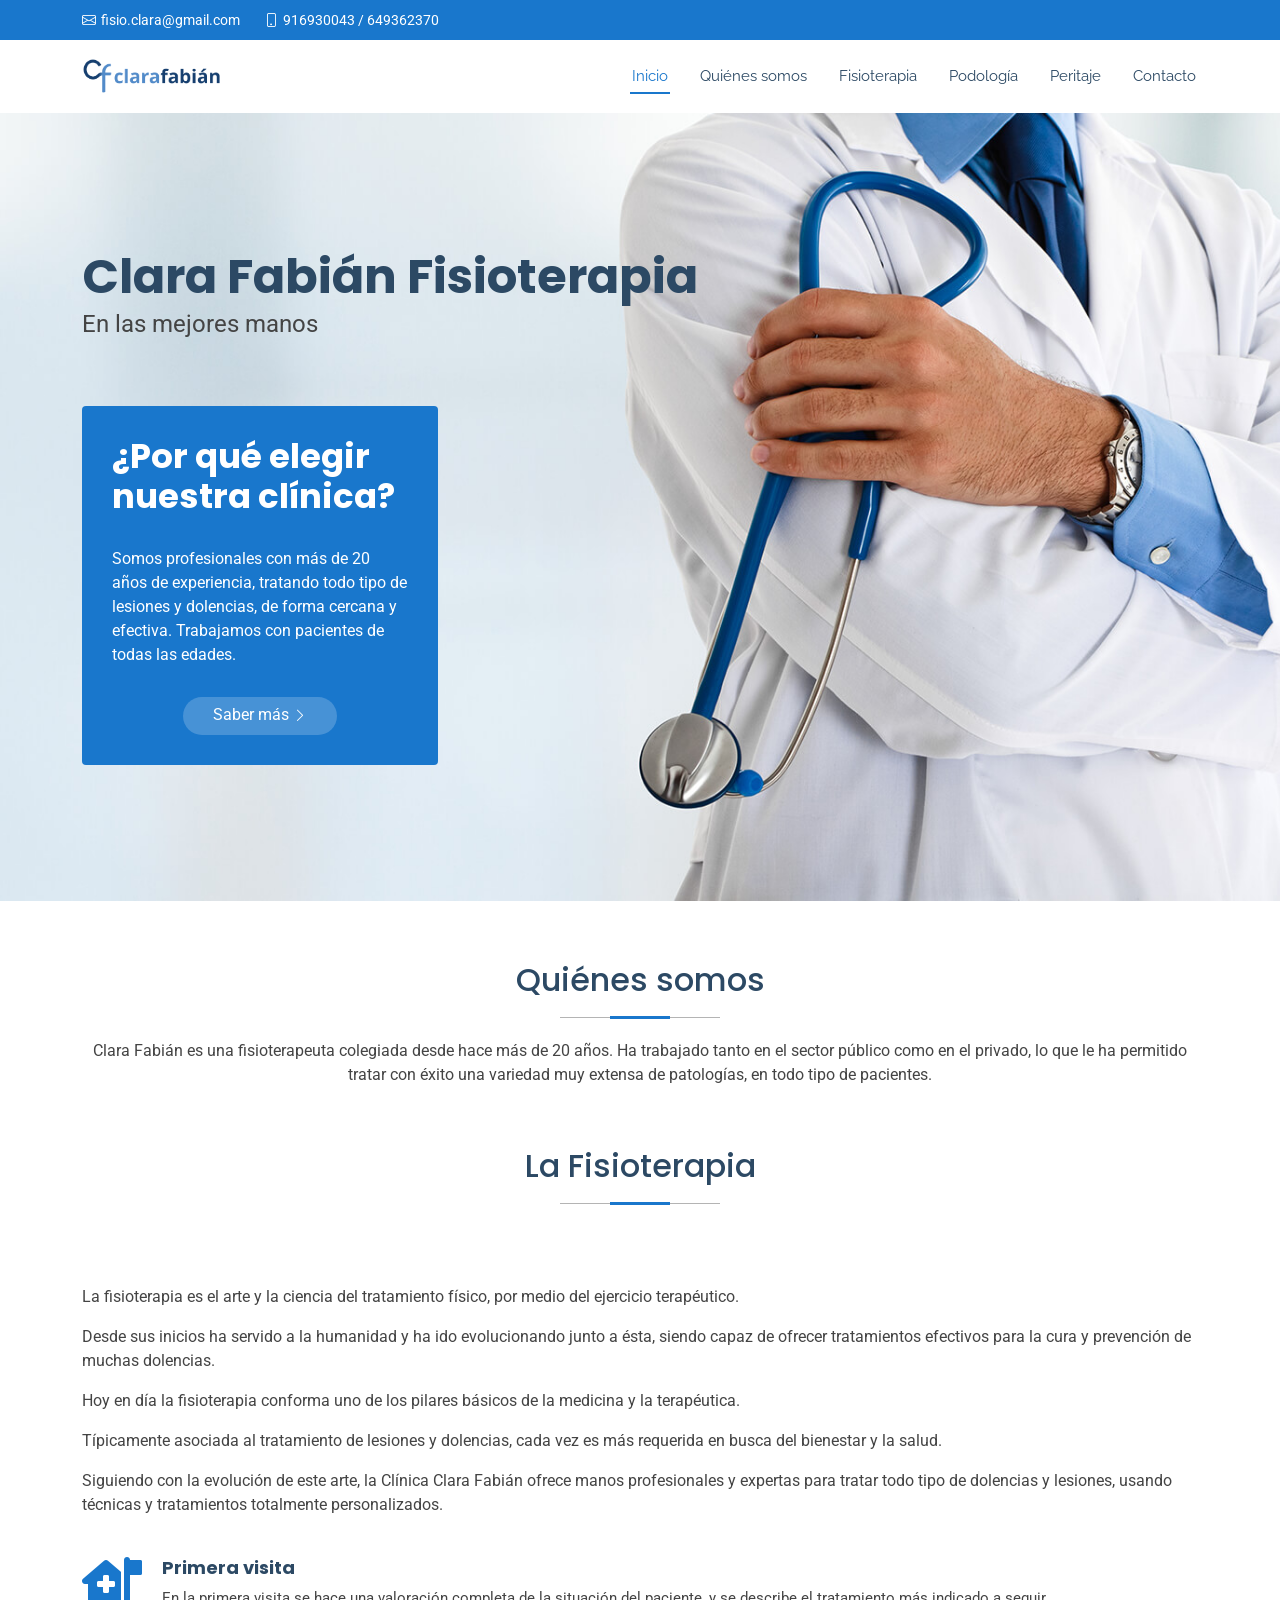
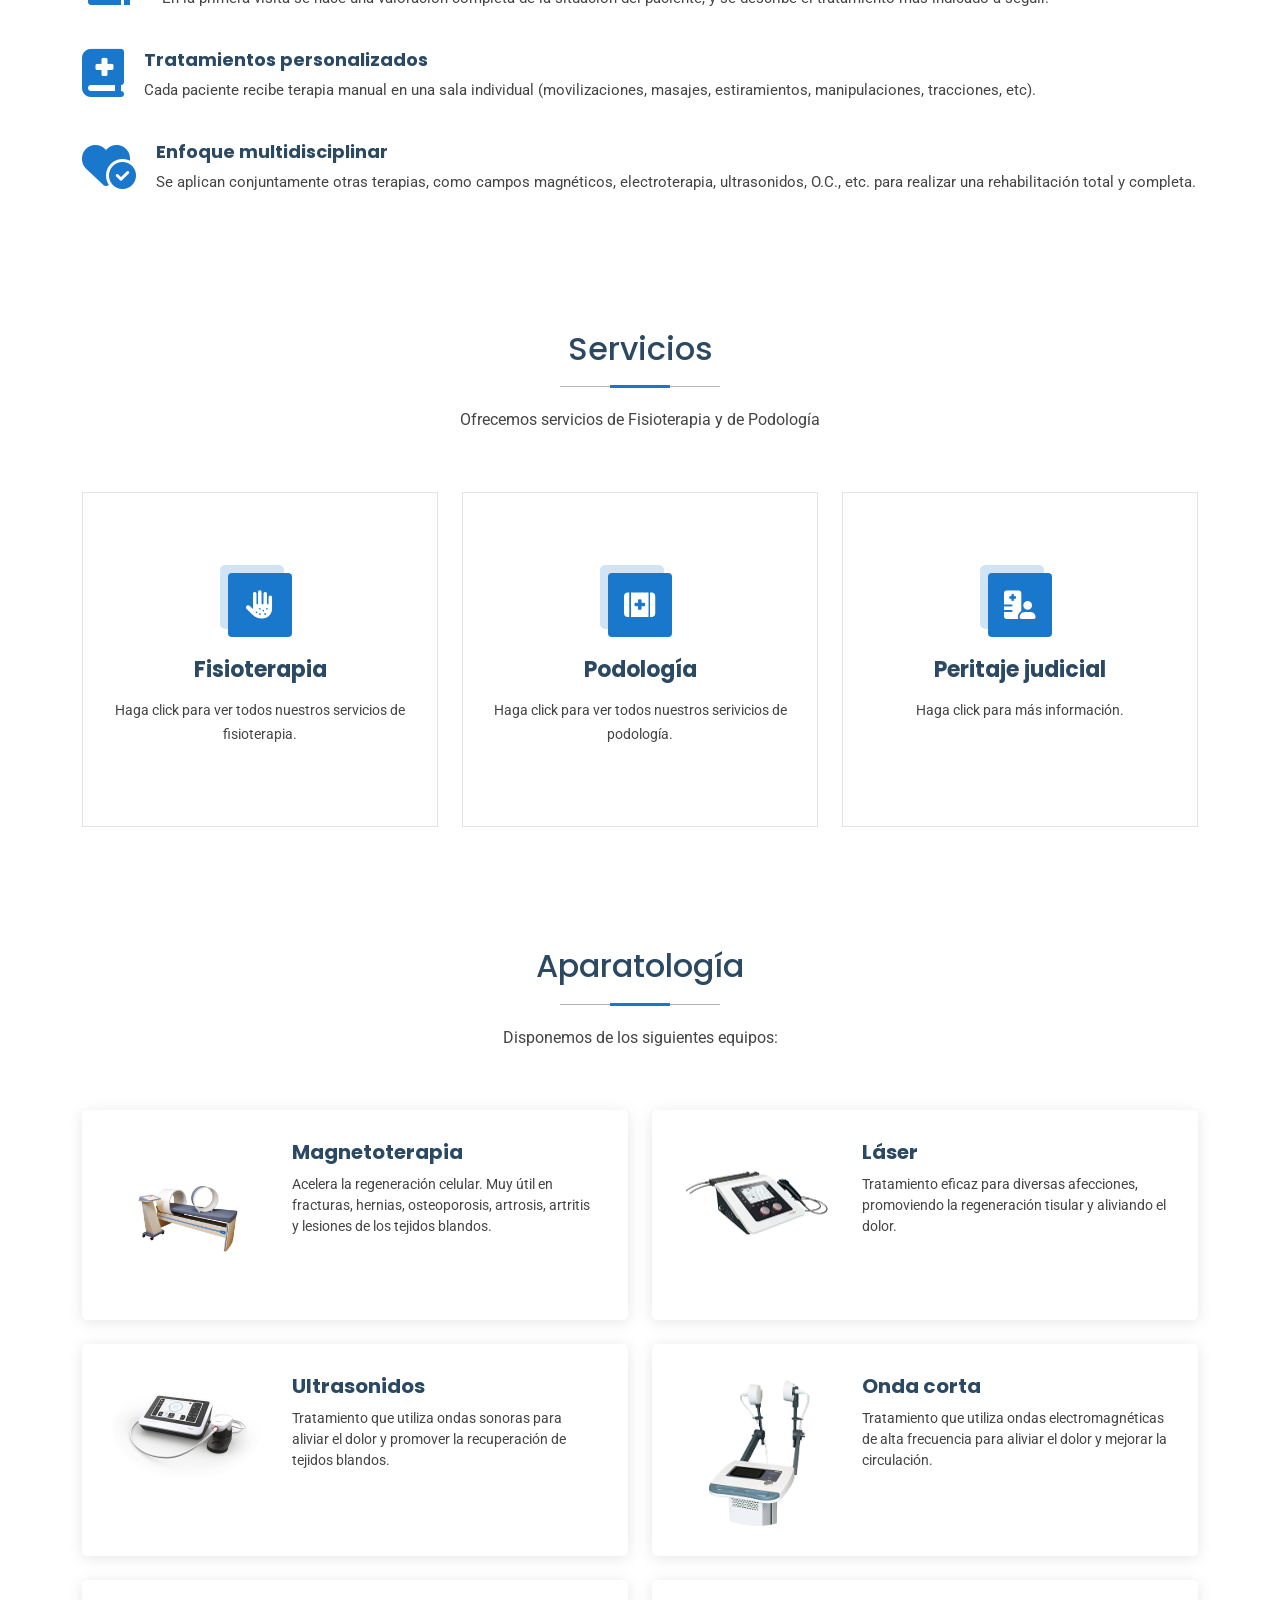
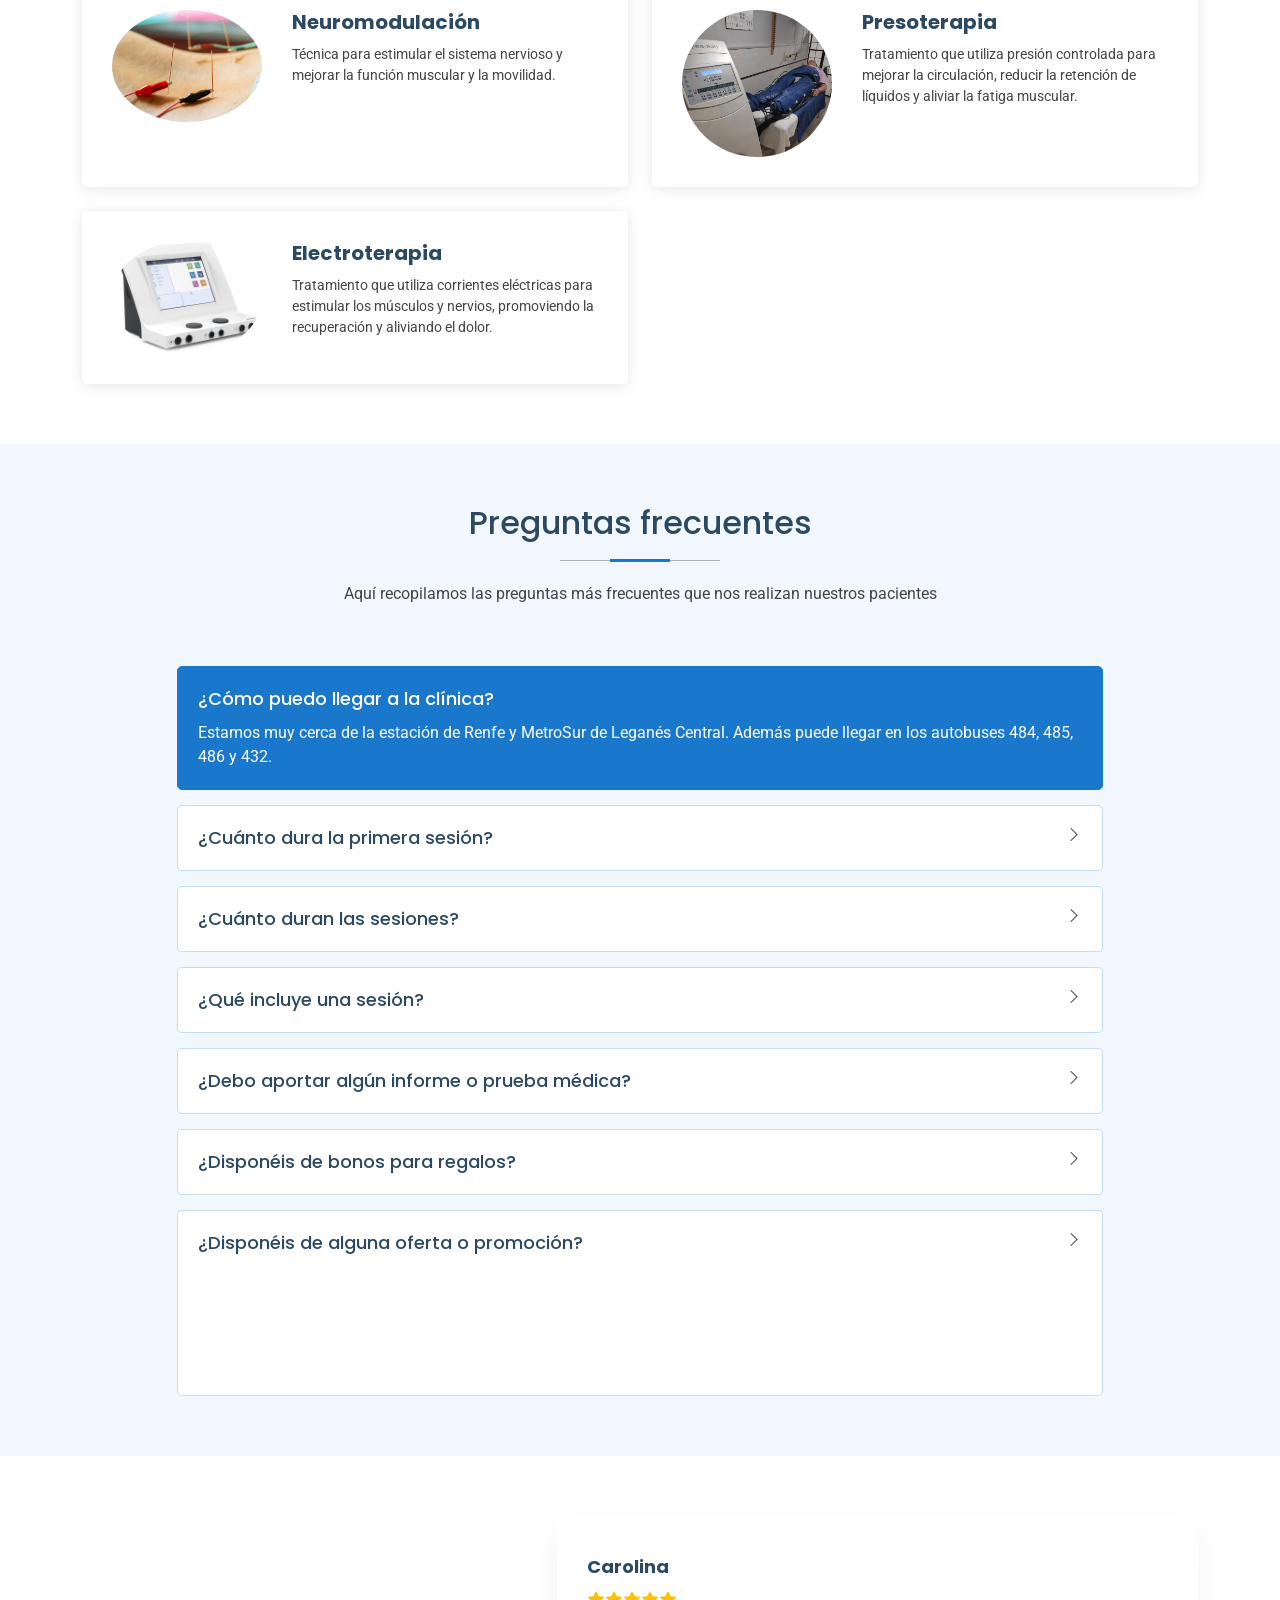
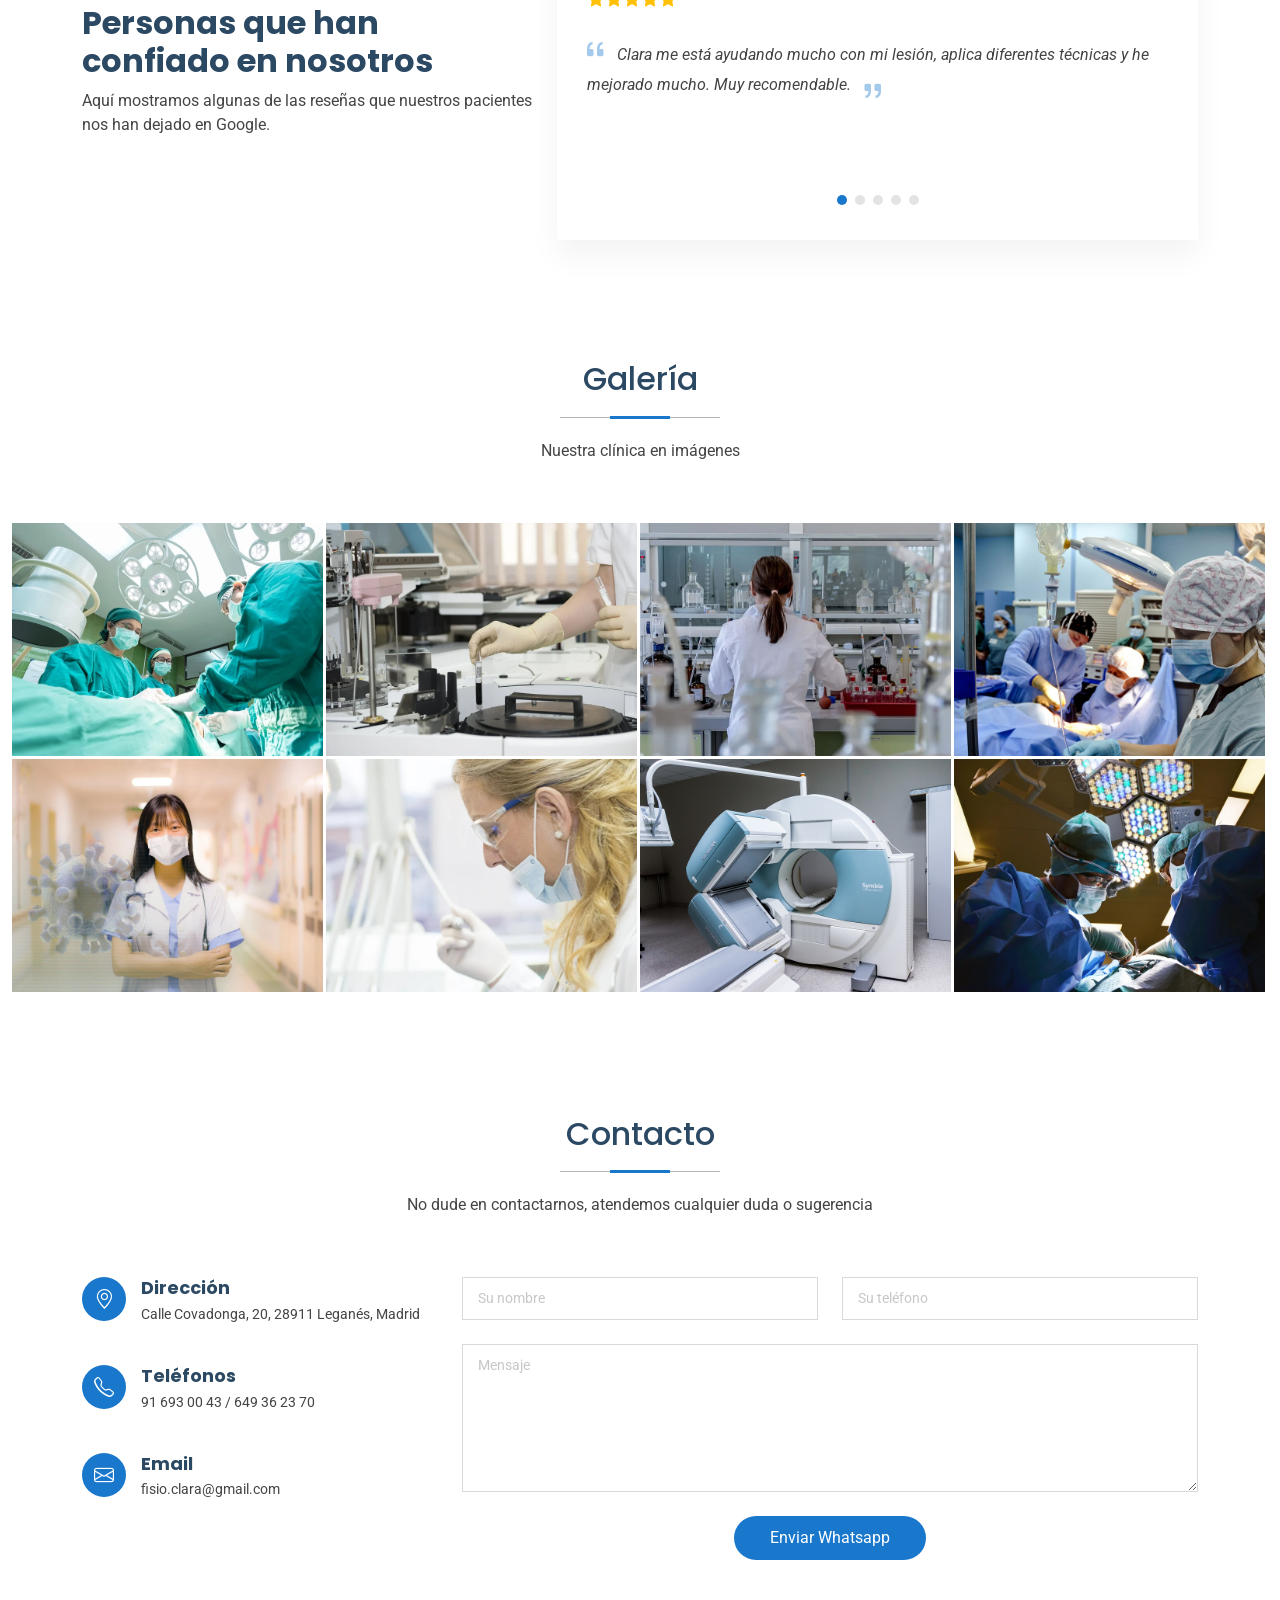
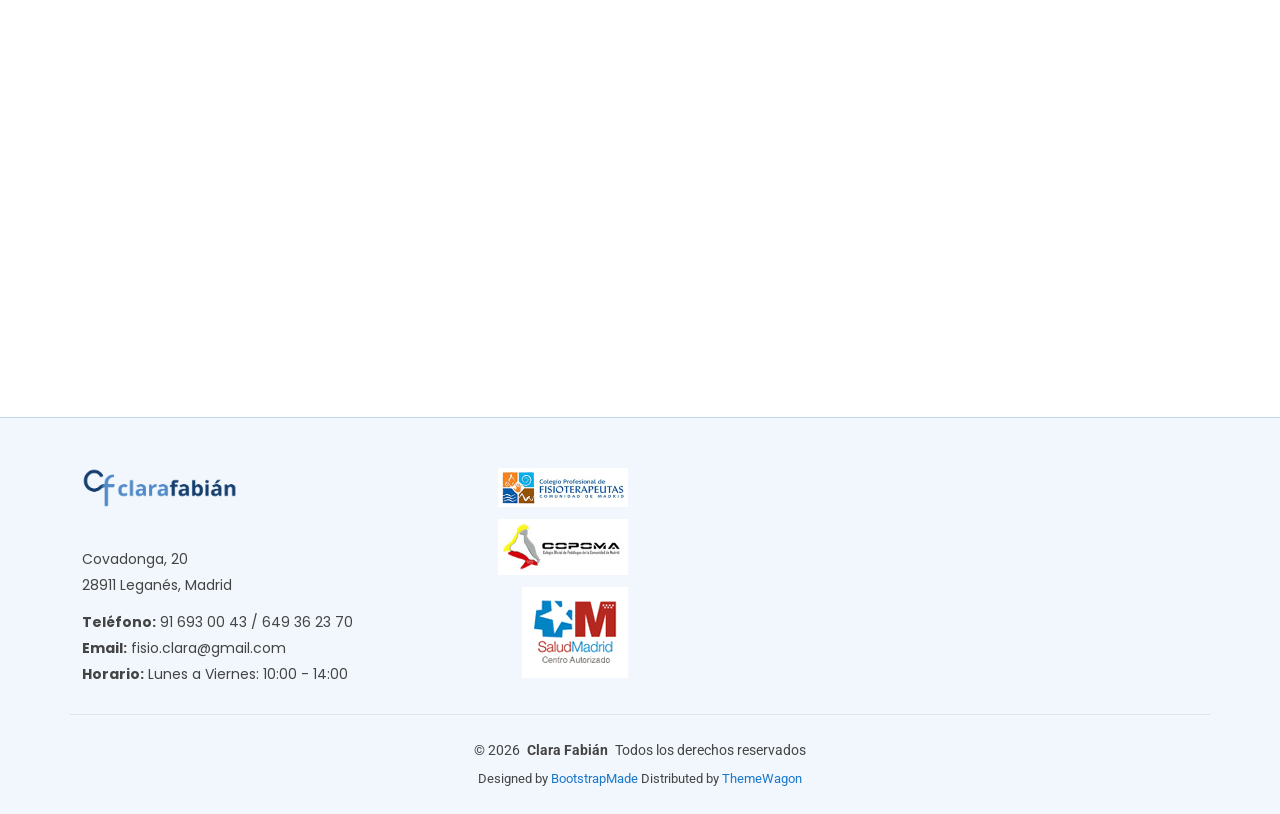
==== commit 4ba24ffa: "Retoca un poco fisioterapia y elimina acupuntura" ====
--- a/index.html
+++ b/index.html
@@ -290,9 +290,9 @@
             <div class="team-member d-flex align-items-start">
               <div class="pic"><img src="assets/img/aparatologia/electroacupuntura.jpg" class="img-fluid" alt=""></div>
               <div class="member-info">
-                <h4>Electroacupuntura</h4>
+                <h4>Neuromodulación</h4>
                 <!-- <span>Neurosurgeon</span> -->
-                <p>Tratamiento que utiliza corrientes eléctricas de baja intensidad aplicadas a través de agujas de acupuntura para estimular puntos específicos del cuerpo, promoviendo la recuperación y el alivio del dolor.</p>
+                <p>Técnica para estimular el sistema nervioso y mejorar la función muscular y la movilidad.</p>
               </div>
             </div>
           </div>
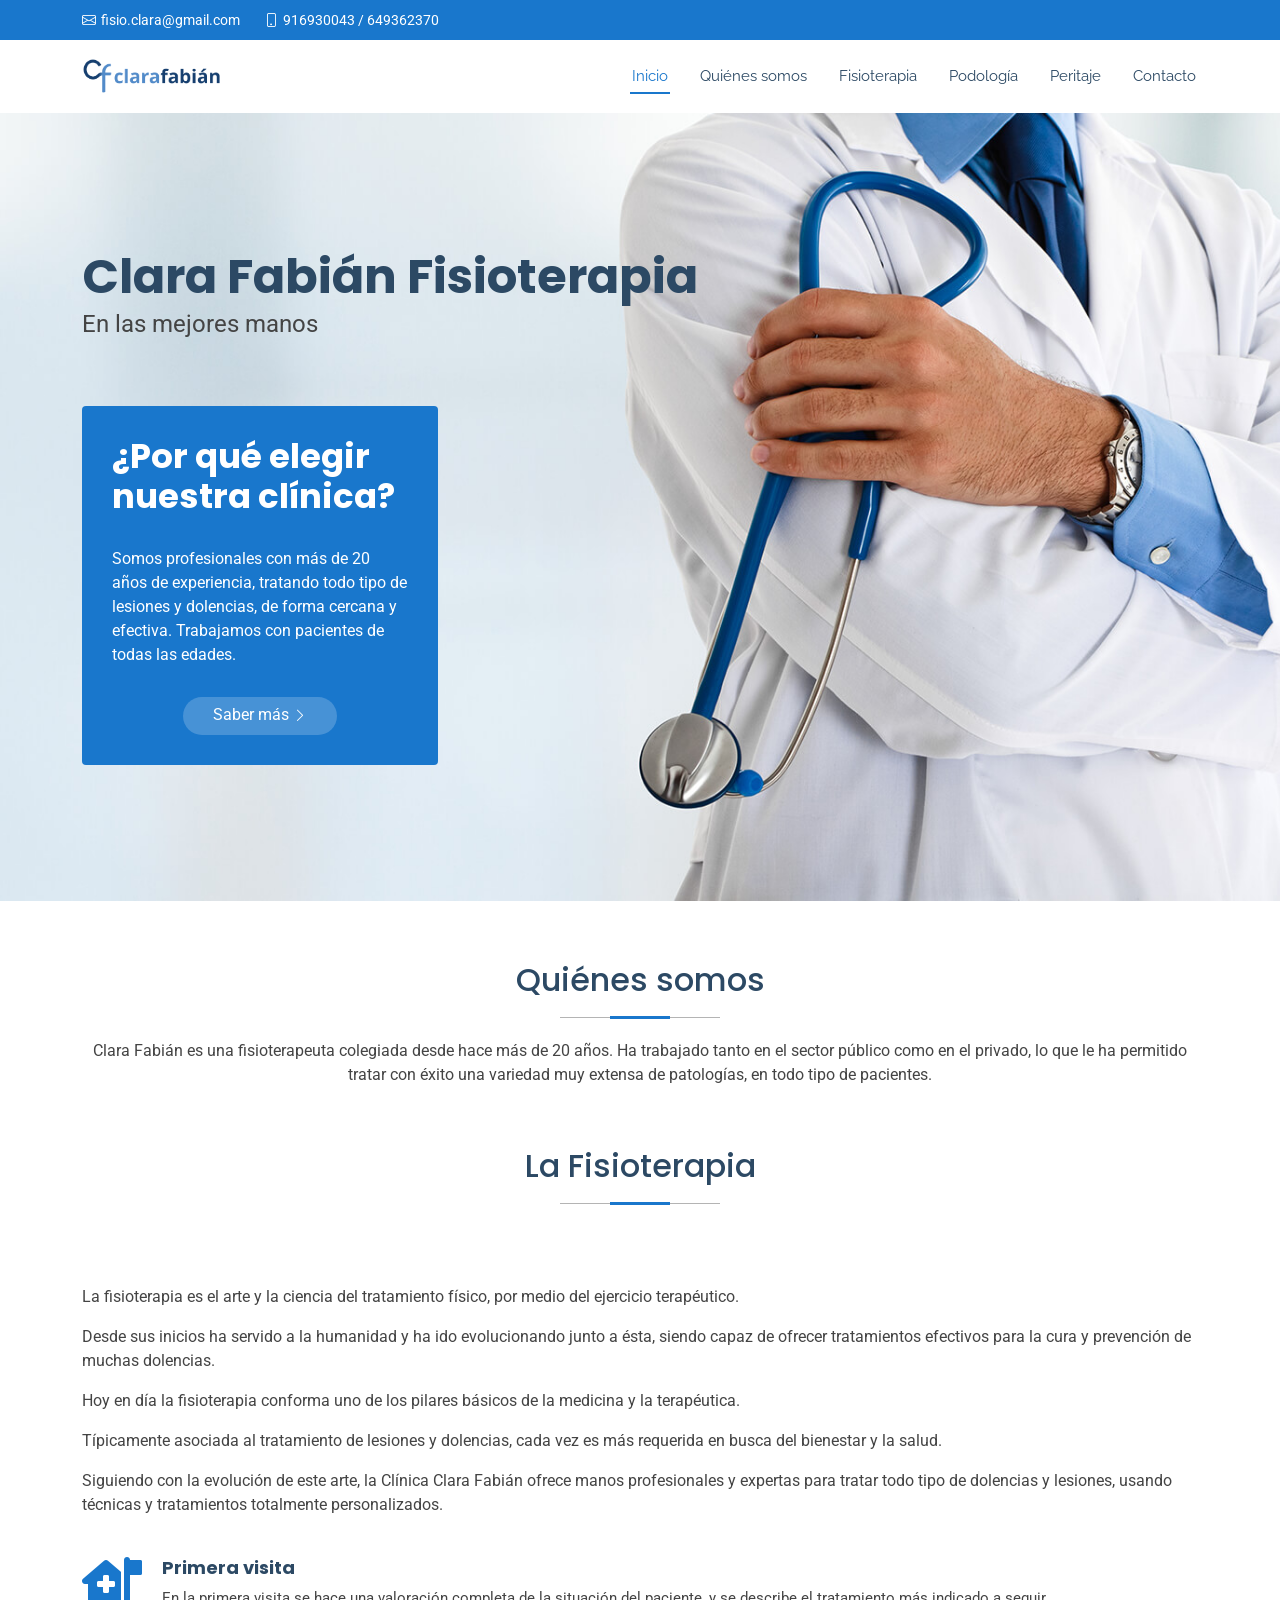
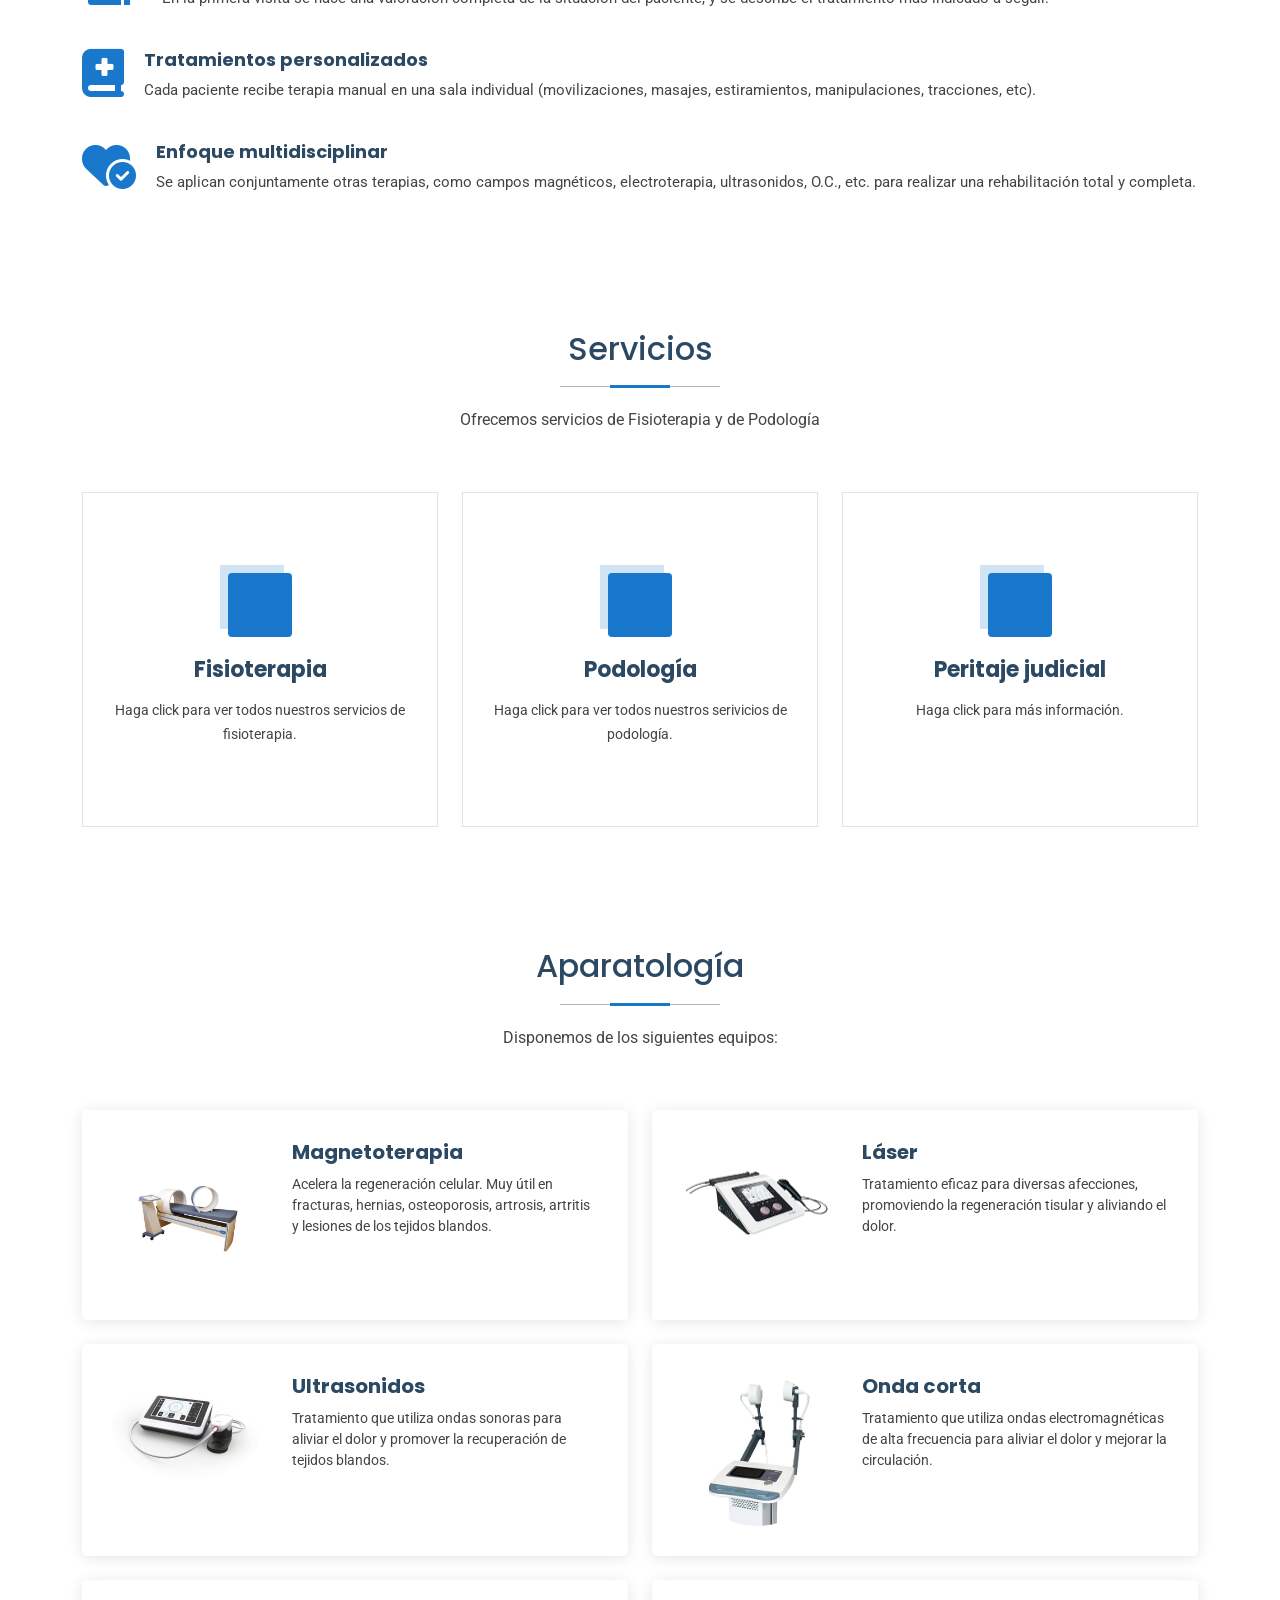
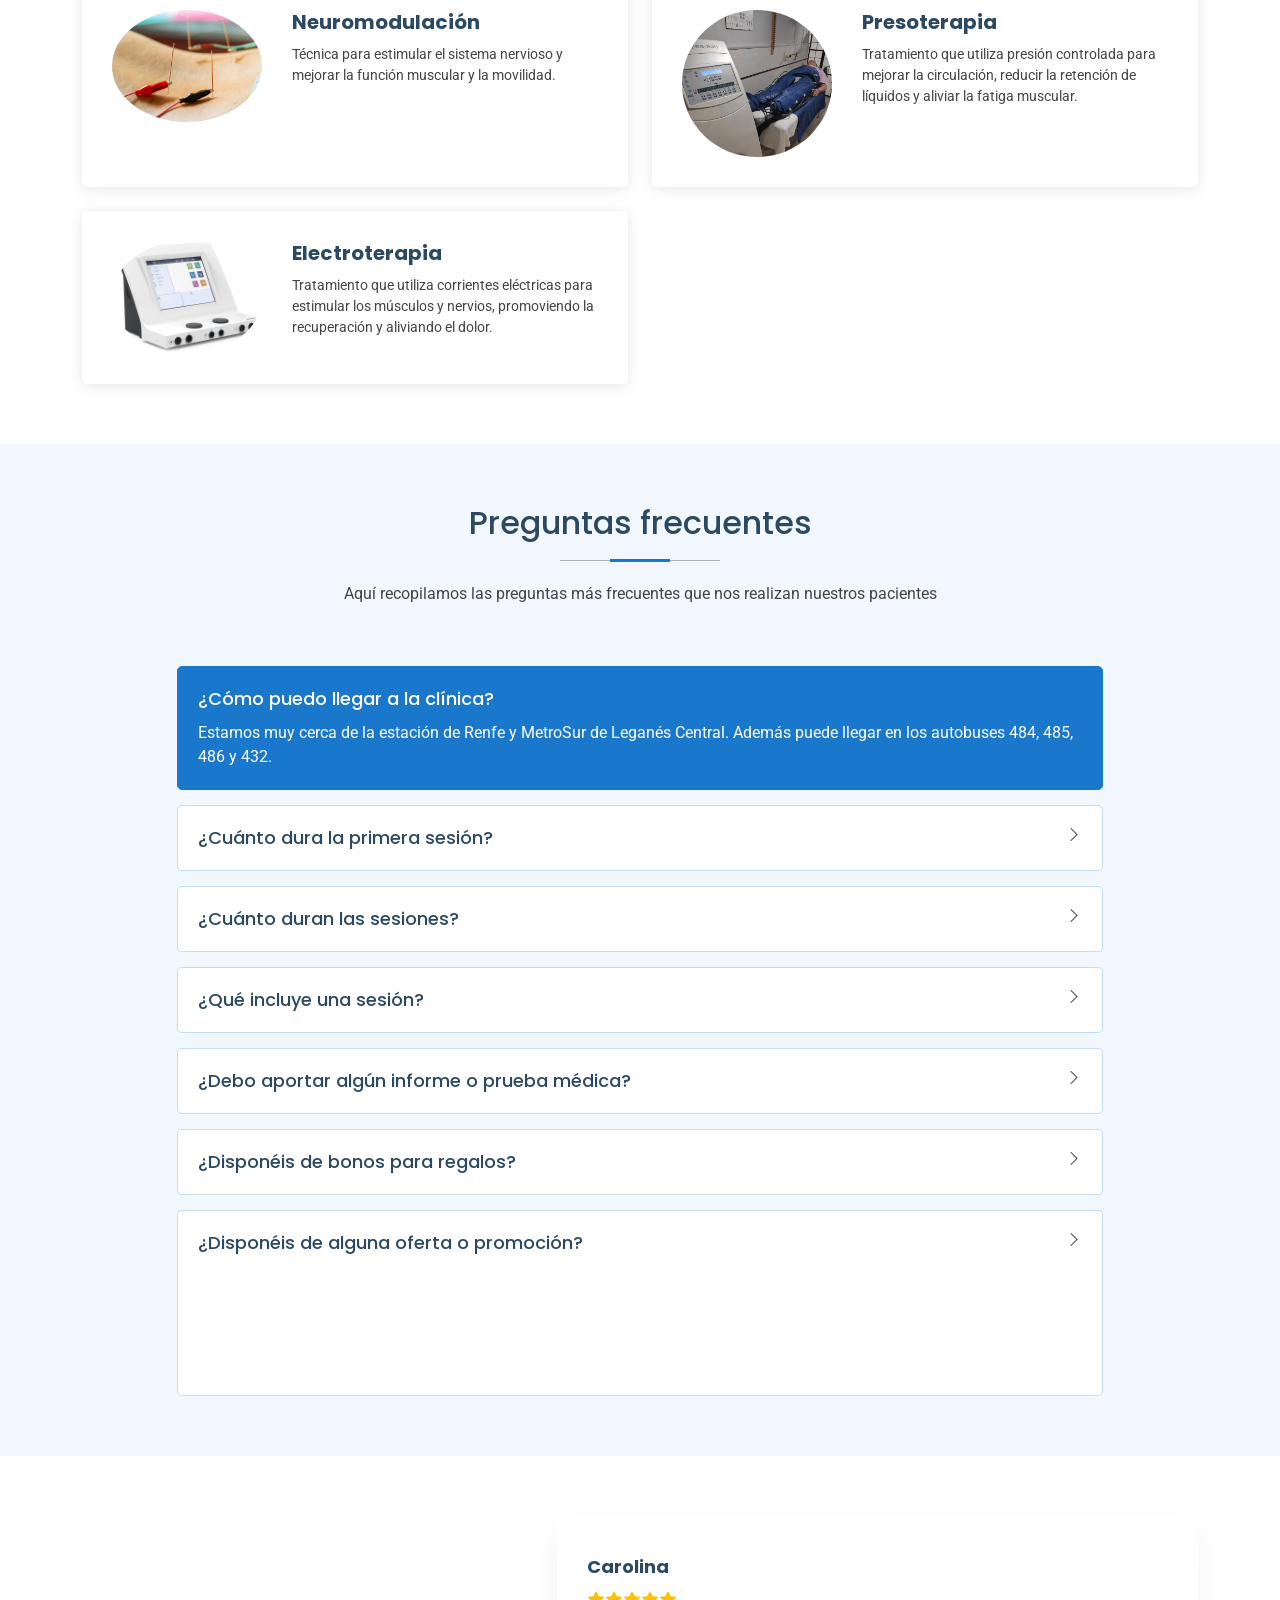
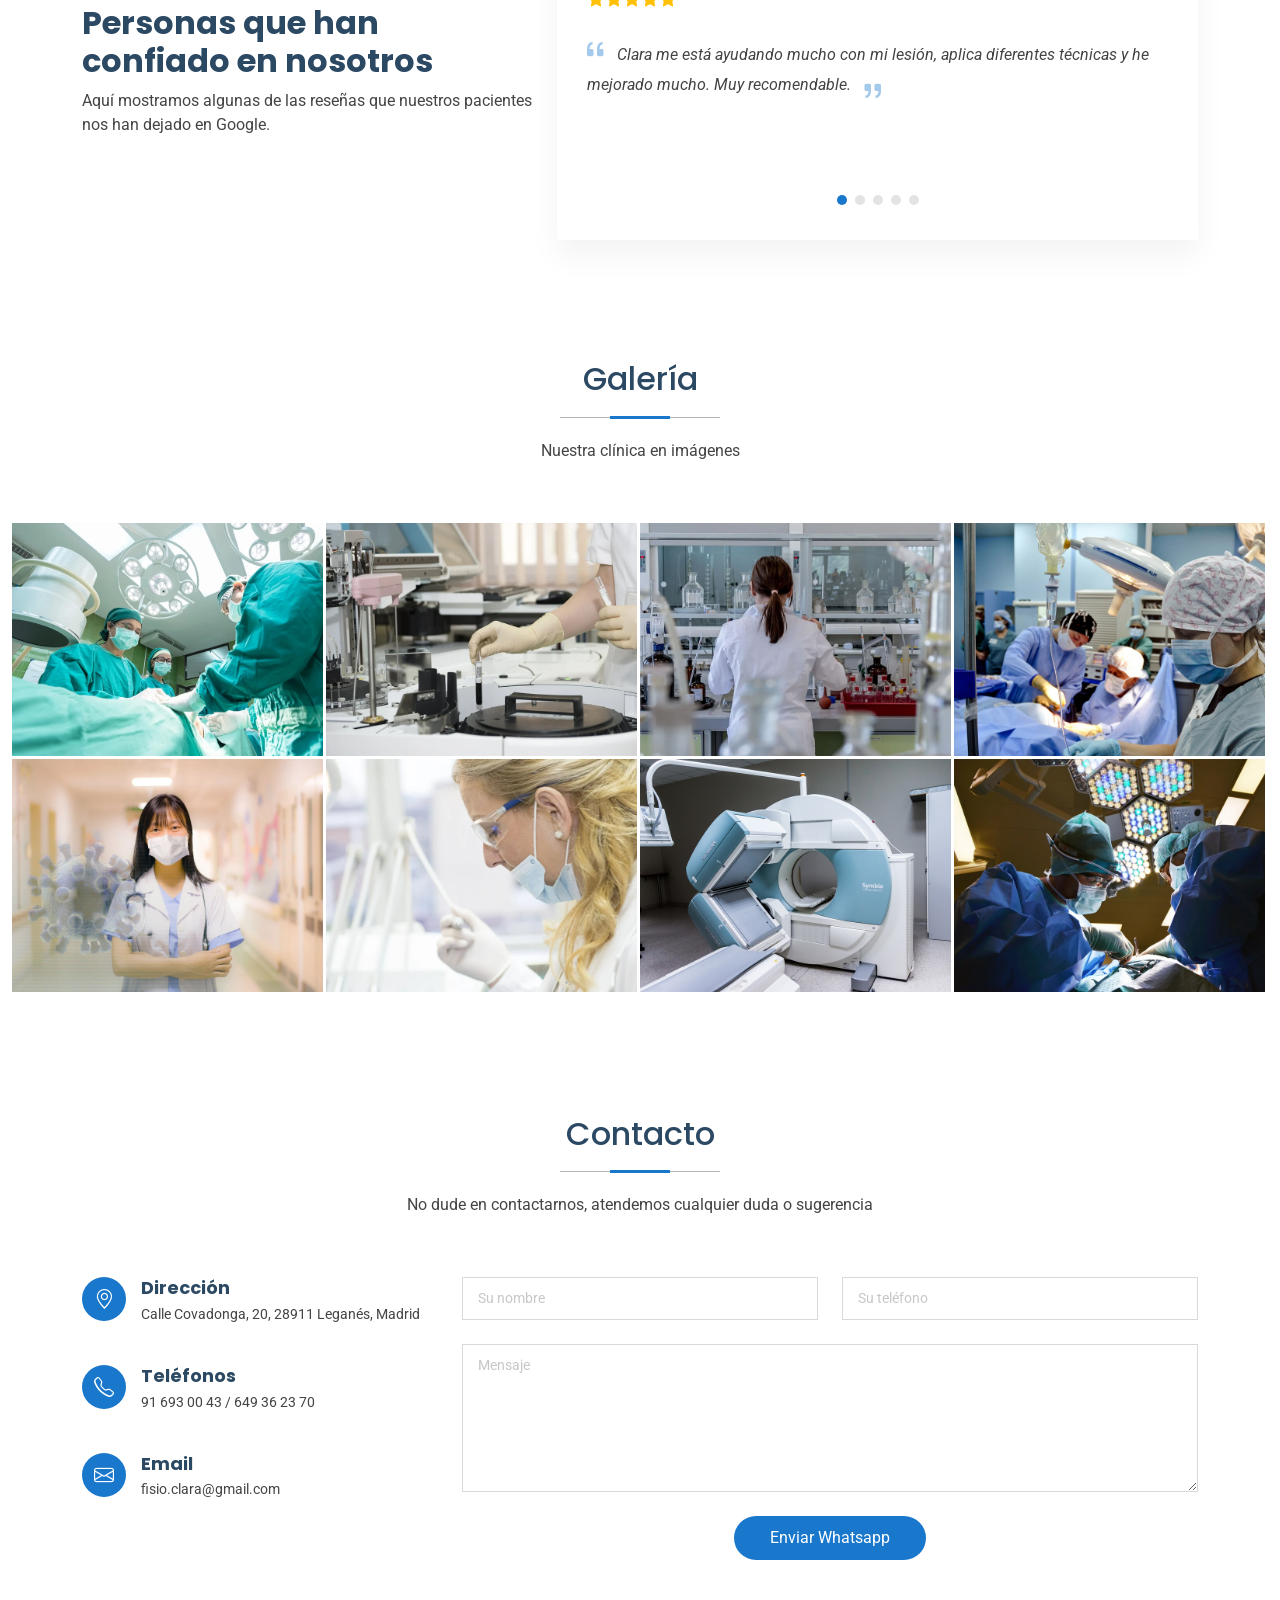
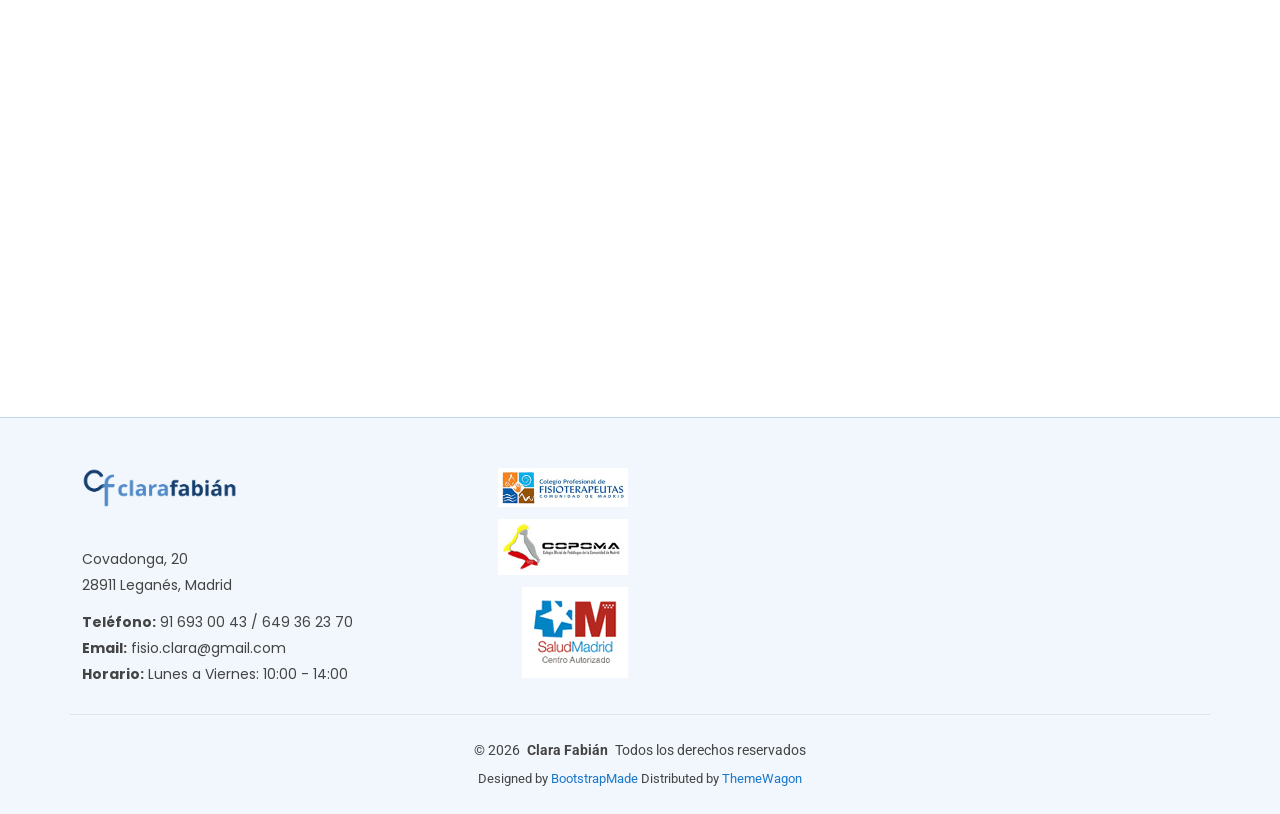
==== commit 44e86145: "Arregla un poco los testimonios" ====
--- a/index.html
+++ b/index.html
@@ -393,7 +393,7 @@
                 <h3>¿Disponéis de alguna oferta o promoción?</h3>
                 <div class="faq-content">
                   <p>Sí, disponemos de bonos para 5 o 10 sesiones, que resultan más económicos.</p>
-                  <p>Los bonos se abonarán en su totalidad al solicitarlos. No pueden ser fraccionados. NO son reembolsables.</p>
+                  <p>Los bonos se abonarán en su totalidad al solicitarlos. No pueden ser fraccionados. No son reembolsables.</p>
                   <p>Las sesiones incluidas en el bono que no se cancelen con al menos una hora de antelación se considerarán realizadas y se descontarán del bono.</p>
                   <p>Los bonos de 5 sesiones caducan a los 6 meses. Los bonos de 10 sesiones caducan a los 12 meses.</p>
                   <p>Los bonos se pueden compartir entre varias personas.</p>
@@ -479,7 +479,7 @@
                     </div>
                     <p>
                       <i class="bi bi-quote quote-icon-left"></i>
-                      <span>Recomiendo a Clara sin dudarlo a cualquier persona que busque una fisioterapeuta comprometida, cercana y altamente capacitada. ¡Una verdadera profesional que transforma el bienestar de sus pacientes.</span>
+                      <span>Recomiendo a Clara sin dudarlo a cualquier persona que busque una fisioterapeuta comprometida, cercana y altamente capacitada. ¡Una verdadera profesional que transforma el bienestar de sus pacientes!</span>
                       <i class="bi bi-quote quote-icon-right"></i>
                     </p>
                   </div>
@@ -499,7 +499,7 @@
                     </div>
                     <p>
                       <i class="bi bi-quote quote-icon-left"></i>
-                      <span>Fui a hacer ejercicios de respiración Clara me está ayudando y siempre positiva.</span>
+                      <span>Fui a hacer ejercicios de respiración. Clara me está ayudando y siempre positiva.</span>
                       <i class="bi bi-quote quote-icon-right"></i>
                     </p>
                   </div>
@@ -519,7 +519,7 @@
                     </div>
                     <p>
                       <i class="bi bi-quote quote-icon-left"></i>
-                      <span>Una gran profesional que os va solucionar las lesiones que padezcais, recomendadisima.</span>
+                      <span>Una gran profesional que os va solucionar las lesiones que padezcáis, recomendadísima.</span>
                       <i class="bi bi-quote quote-icon-right"></i>
                     </p>
                   </div>
@@ -539,7 +539,7 @@
                     </div>
                     <p>
                       <i class="bi bi-quote quote-icon-left"></i>
-                      <span>Muy bien, Educación, delicadeza, organización, limpieza, amabilidad, y cómo profesional única, tanto en masajes como en maquinaria. Unica probar si necesitas una buena fisio.</span>
+                      <span>Muy bien, educación, delicadeza, organización, limpieza, amabilidad, y como profesional única, tanto en masajes como en maquinaria. Única probar si necesitas una buena fisio.</span>
                       <i class="bi bi-quote quote-icon-right"></i>
                     </p>
                   </div>
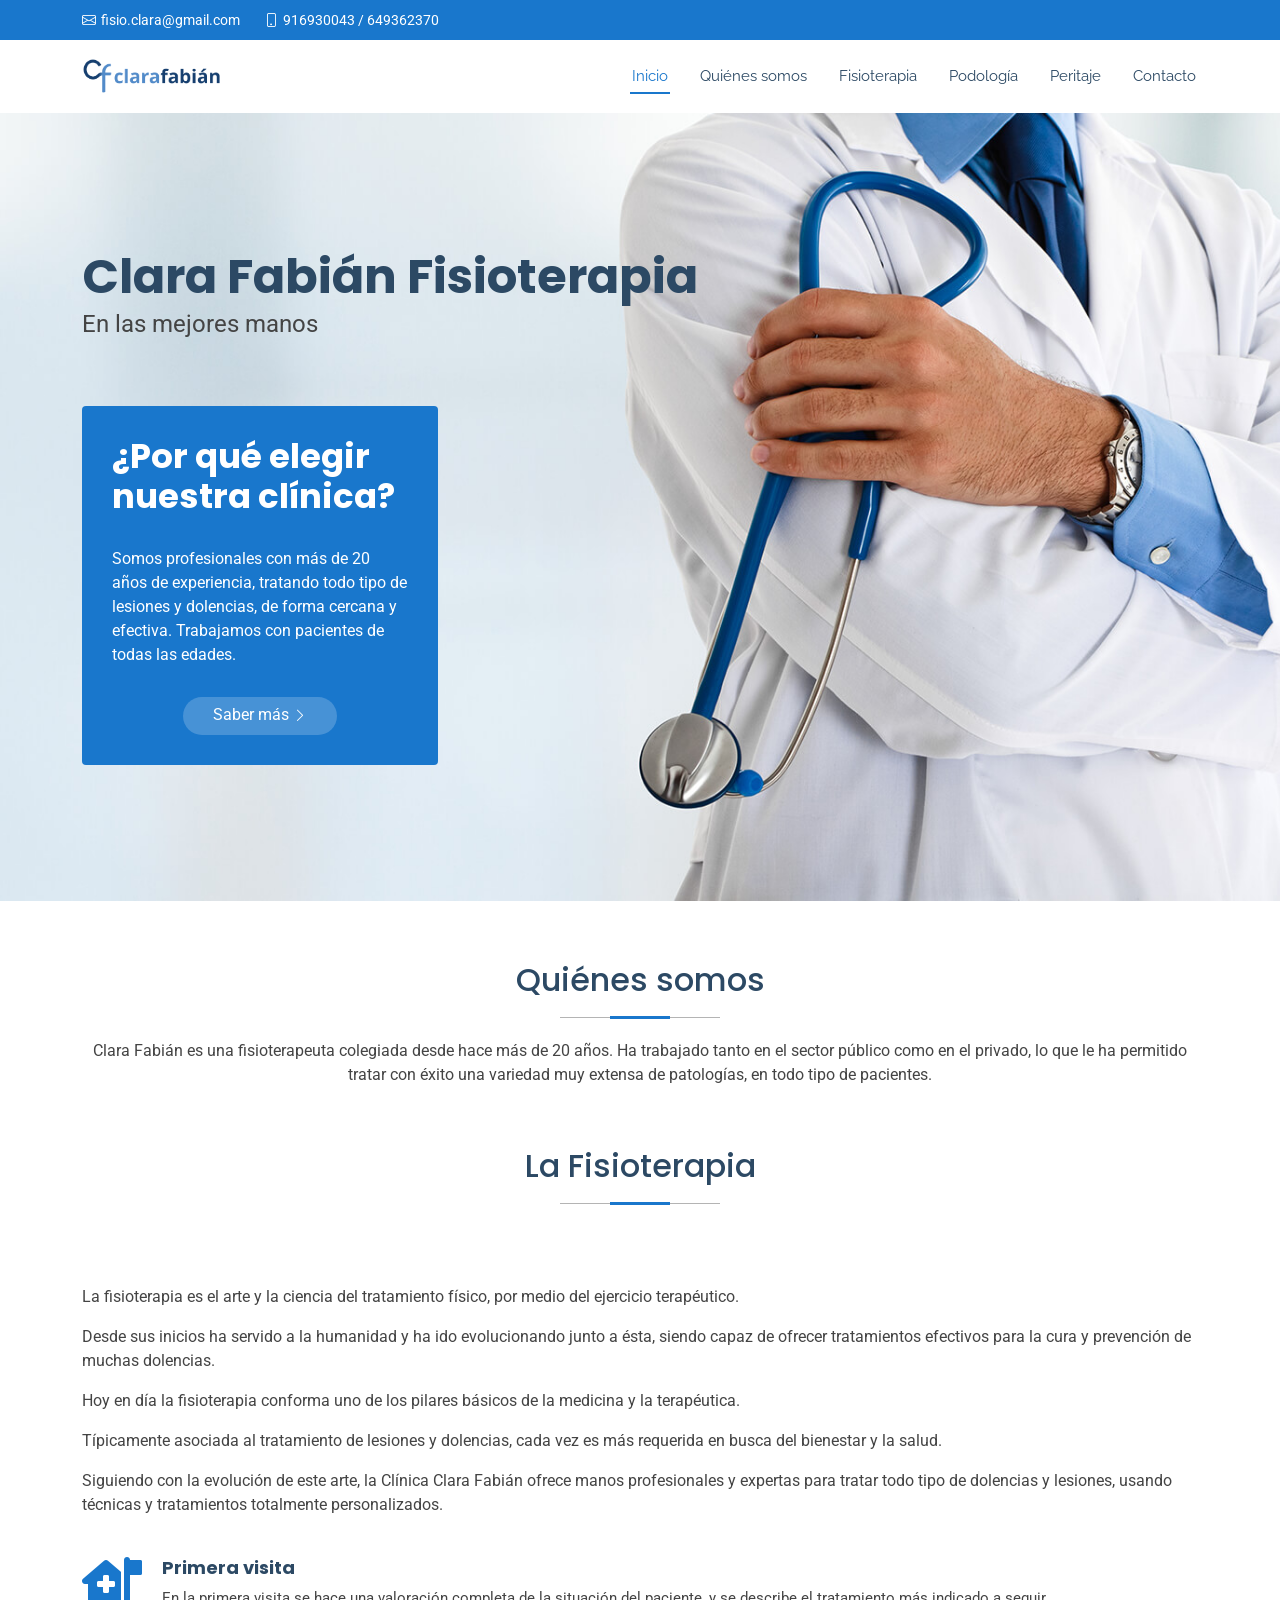
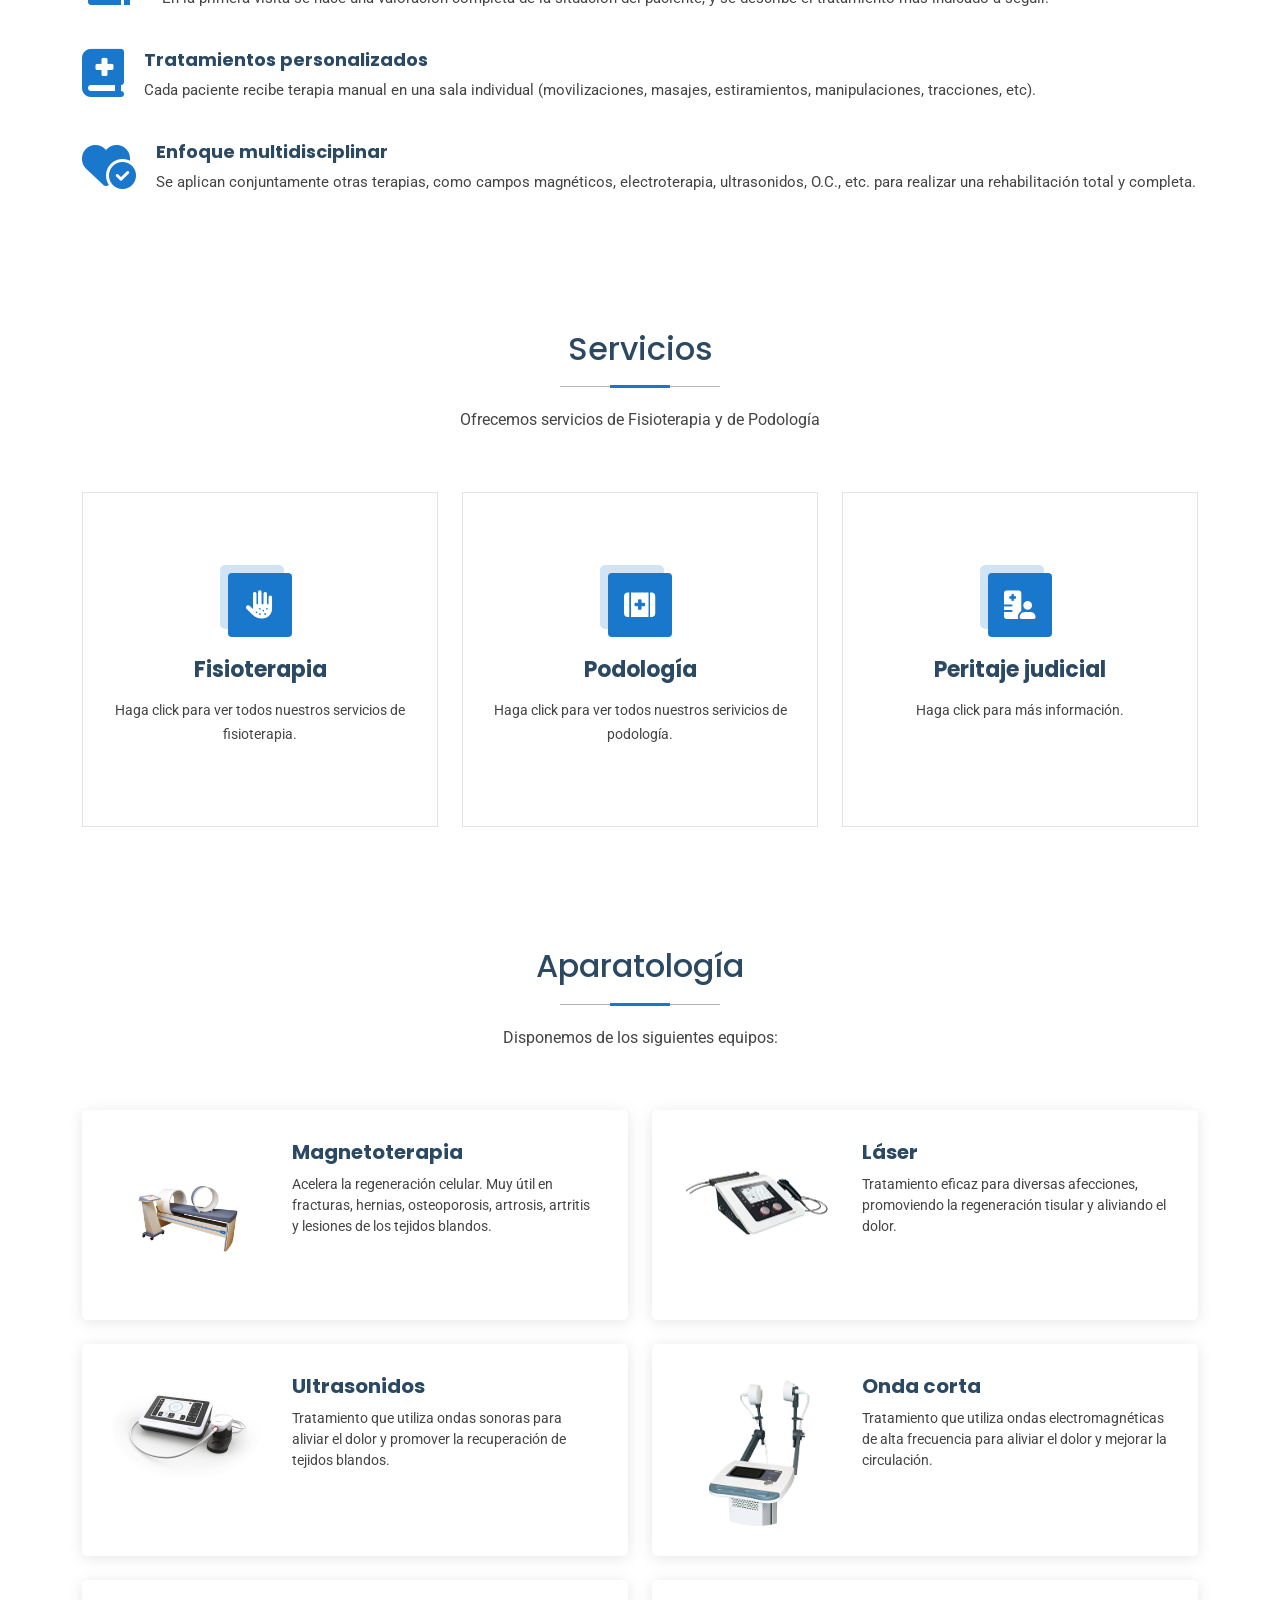
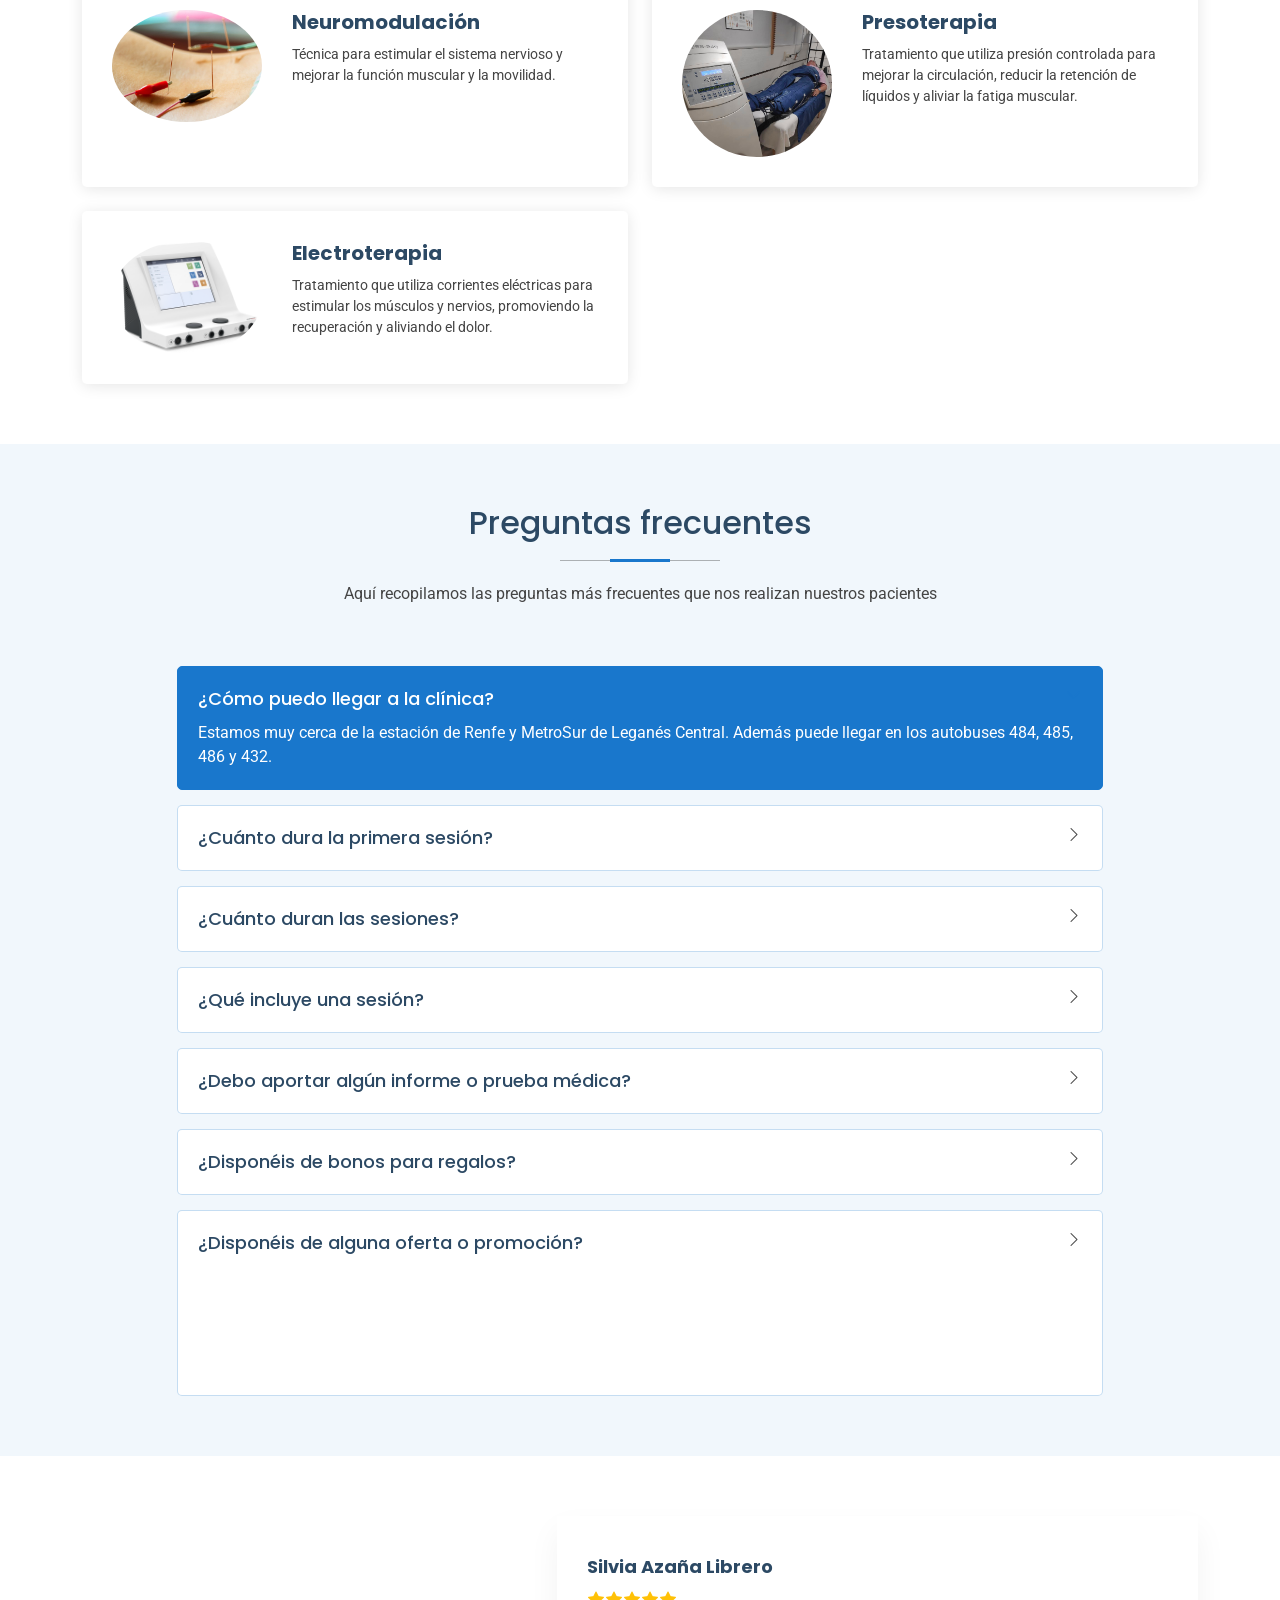
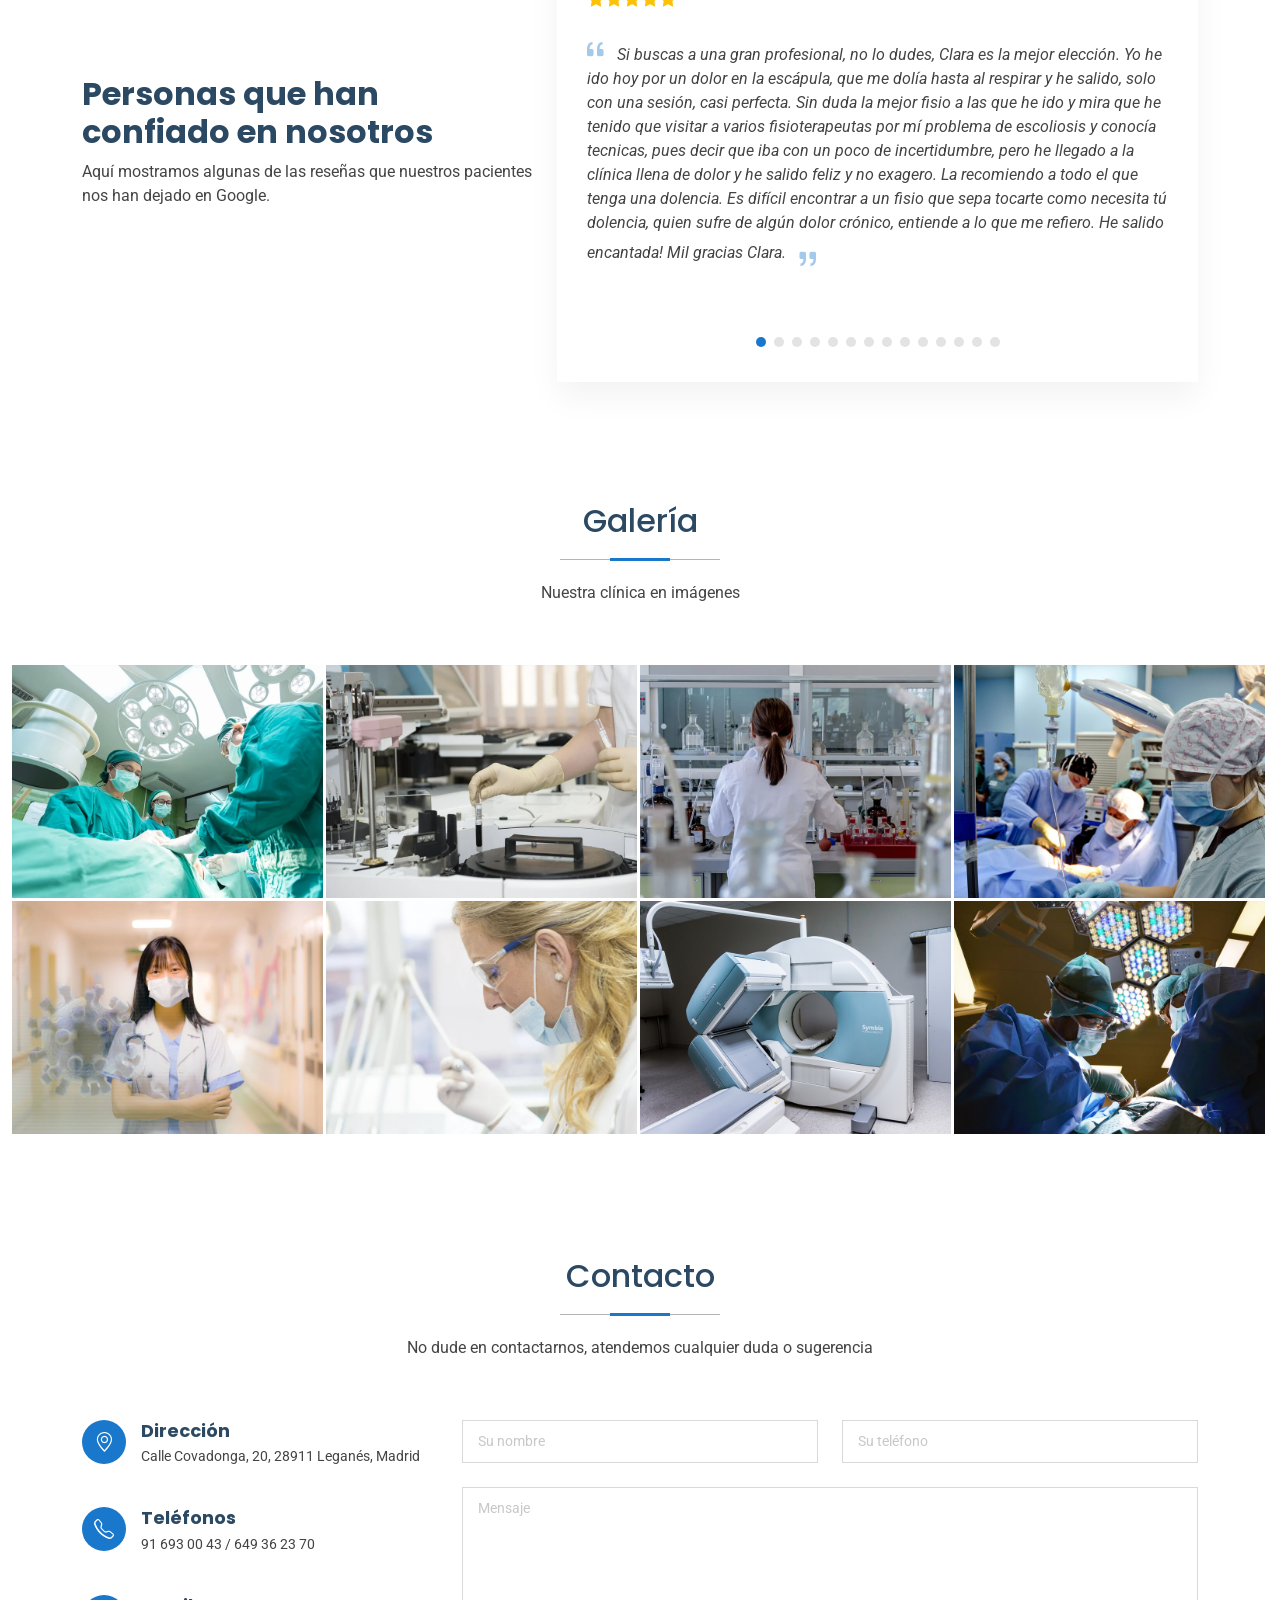
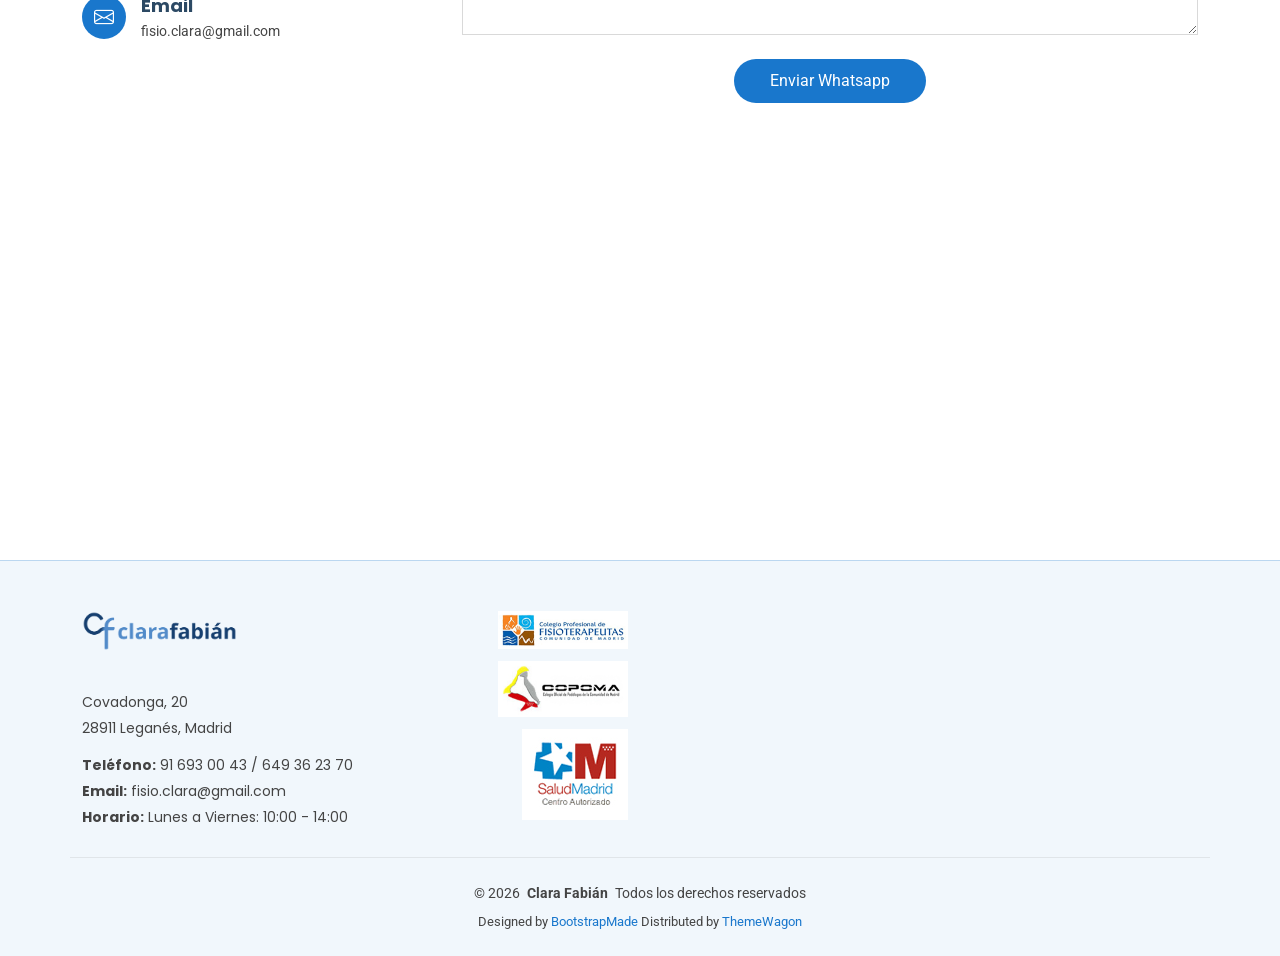
==== commit d6dbe6f7: "Añade reseñas" ====
--- a/index.html
+++ b/index.html
@@ -450,7 +450,7 @@
                     <div class="d-flex">
                       <!-- <img src="assets/img/testimonials/testimonials-1.jpg" class="testimonial-img flex-shrink-0" alt=""> -->
                       <div>
-                        <h3>Carolina</h3>
+                        <h3>Silvia Azaña Librero</h3>
                         <!-- <h4>Ceo &amp; Founder</h4> -->
                         <div class="stars">
                           <i class="bi bi-star-fill"></i><i class="bi bi-star-fill"></i><i class="bi bi-star-fill"></i><i class="bi bi-star-fill"></i><i class="bi bi-star-fill"></i>
@@ -459,27 +459,7 @@
                     </div>
                     <p>
                       <i class="bi bi-quote quote-icon-left"></i>
-                      <span>Clara me está ayudando mucho con mi lesión, aplica diferentes técnicas y he mejorado mucho. Muy recomendable.</span>
-                      <i class="bi bi-quote quote-icon-right"></i>
-                    </p>
-                  </div>
-                </div>
-
-                <div class="swiper-slide">
-                  <div class="testimonial-item">
-                    <div class="d-flex">
-                      <!-- <img src="assets/img/testimonials/testimonials-2.jpg" class="testimonial-img flex-shrink-0" alt=""> -->
-                      <div>
-                        <h3>Lorenzo Mingo Gijón</h3>
-                        <!-- <h4>Designer</h4> -->
-                        <div class="stars">
-                          <i class="bi bi-star-fill"></i><i class="bi bi-star-fill"></i><i class="bi bi-star-fill"></i><i class="bi bi-star-fill"></i><i class="bi bi-star-fill"></i>
-                        </div>
-                      </div>
-                    </div>
-                    <p>
-                      <i class="bi bi-quote quote-icon-left"></i>
-                      <span>Recomiendo a Clara sin dudarlo a cualquier persona que busque una fisioterapeuta comprometida, cercana y altamente capacitada. ¡Una verdadera profesional que transforma el bienestar de sus pacientes!</span>
+                      <span>Si buscas a una gran profesional, no lo dudes, Clara es la mejor elección. Yo he ido hoy por un dolor en la escápula,  que me dolía hasta al respirar y he salido, solo con una sesión, casi perfecta. Sin duda la mejor fisio a las que he ido y mira que he tenido que visitar a varios fisioterapeutas por mí problema de escoliosis y conocía tecnicas, pues decir que iba con un poco de incertidumbre, pero he llegado a la clínica llena de dolor y he salido feliz y no exagero. La recomiendo a todo el que tenga una dolencia. Es difícil encontrar a un fisio que sepa tocarte como necesita tú dolencia, quien sufre de algún dolor crónico, entiende a lo que me refiero. He salido encantada! Mil gracias Clara.</span>
                       <i class="bi bi-quote quote-icon-right"></i>
                     </p>
                   </div>
@@ -508,9 +488,29 @@
                 <div class="swiper-slide">
                   <div class="testimonial-item">
                     <div class="d-flex">
+                      <!-- <img src="assets/img/testimonials/testimonials-3.jpg" class="testimonial-img flex-shrink-0" alt=""> -->
+                      <div>
+                        <h3>Rocío Vela</h3>
+                        <!-- <h4>Store Owner</h4> -->
+                        <div class="stars">
+                          <i class="bi bi-star-fill"></i><i class="bi bi-star-fill"></i><i class="bi bi-star-fill"></i><i class="bi bi-star-fill"></i><i class="bi bi-star-fill"></i>
+                        </div>
+                      </div>
+                    </div>
+                    <p>
+                      <i class="bi bi-quote quote-icon-left"></i>
+                      <span>Mi familia y yo recomendamos 100% la clínica de Clara Fabián. Llevamos a nuestro hijo tras una distonía muscular que le dejó la mano derecha inutilizada. Tenía los huesos de la mano totalmente engarrotados, sin poder abrirla, y la muñeca torcida tampoco podía enderezarla. El neurólogo lo trató con botox pero esto no fue suficiente para que mejorase, por lo que le recomendaron la fisioterapia. Después de unos meses de espera mi hijo por fin puede abrir y utilizar su mano y también tiene la muñeca bien. Eternamente agradecidos a Clara como fisioterapeuta, y también como persona. Sabe como tratar al paciente, siempre atenta, amable y tiene una paciencia infinita. Si necesitáis fisioterapia, sea del tipo que sea, no dudéis en ir.</span>
+                      <i class="bi bi-quote quote-icon-right"></i>
+                    </p>
+                  </div>
+                </div>
+
+                <div class="swiper-slide">
+                  <div class="testimonial-item">
+                    <div class="d-flex">
                       <!-- <img src="assets/img/testimonials/testimonials-4.jpg" class="testimonial-img flex-shrink-0" alt=""> -->
                       <div>
-                        <h3>Javier TC</h3>
+                        <h3>Gracia García</h3>
                         <!-- <h4>Freelancer</h4> -->
                         <div class="stars">
                           <i class="bi bi-star-fill"></i><i class="bi bi-star-fill"></i><i class="bi bi-star-fill"></i><i class="bi bi-star-fill"></i><i class="bi bi-star-fill"></i>
@@ -519,7 +519,27 @@
                     </div>
                     <p>
                       <i class="bi bi-quote quote-icon-left"></i>
-                      <span>Una gran profesional que os va solucionar las lesiones que padezcáis, recomendadísima.</span>
+                      <span>Estoy embarazada de 36 semanas y mi espalda no me dejaba dormir del dolor, me hizo un masaje increíble y me dio calor seco en la zona. Mi ciática esta muchísimo mejor.Es una profesional de verdad y encima muy agradable. Yo ya tengo fisio 💖.</span>
+                      <i class="bi bi-quote quote-icon-right"></i>
+                    </p>
+                  </div>
+                </div>
+
+                <div class="swiper-slide">
+                  <div class="testimonial-item">
+                    <div class="d-flex">
+                      <!-- <img src="assets/img/testimonials/testimonials-4.jpg" class="testimonial-img flex-shrink-0" alt=""> -->
+                      <div>
+                        <h3>Damián López Sánchez</h3>
+                        <!-- <h4>Freelancer</h4> -->
+                        <div class="stars">
+                          <i class="bi bi-star-fill"></i><i class="bi bi-star-fill"></i><i class="bi bi-star-fill"></i><i class="bi bi-star-fill"></i><i class="bi bi-star-fill"></i>
+                        </div>
+                      </div>
+                    </div>
+                    <p>
+                      <i class="bi bi-quote quote-icon-left"></i>
+                      <span>Tras mi primera sesión con Clara he de decir que he salido encantado. Clara es una persona cercana, me ha hecho sentir cómodo desde el primer momento y me ha explicado todo de manera sencilla y fácil de entender. Fui por una lumbalgia y aparte de los procesos propios para tratarla, me ha dado pautas para trabajar en casa. Sin duda, recomiendo su consulta.</span>
                       <i class="bi bi-quote quote-icon-right"></i>
                     </p>
                   </div>
@@ -540,6 +560,166 @@
                     <p>
                       <i class="bi bi-quote quote-icon-left"></i>
                       <span>Muy bien, educación, delicadeza, organización, limpieza, amabilidad, y como profesional única, tanto en masajes como en maquinaria. Única probar si necesitas una buena fisio.</span>
+                      <i class="bi bi-quote quote-icon-right"></i>
+                    </p>
+                  </div>
+                </div>
+
+                <div class="swiper-slide">
+                  <div class="testimonial-item">
+                    <div class="d-flex">
+                      <!-- <img src="assets/img/testimonials/testimonials-5.jpg" class="testimonial-img flex-shrink-0" alt=""> -->
+                      <div>
+                        <h3>Alberto Trujillo</h3>
+                        <!-- <h4>Entrepreneur</h4> -->
+                        <div class="stars">
+                          <i class="bi bi-star-fill"></i><i class="bi bi-star-fill"></i><i class="bi bi-star-fill"></i><i class="bi bi-star-fill"></i><i class="bi bi-star-fill"></i>
+                        </div>
+                      </div>
+                    </div>
+                    <p>
+                      <i class="bi bi-quote quote-icon-left"></i>
+                      <span>Sin duda el mejor centro de fisioterapia de Leganés. Trato, amabilidad, profesionalidad, cuidado y resultados 100% positivos desde la primera consulta. Yo llevaba con contracturas de espalda 2 años y en 2 sesiones ya no noto ninguna molestia. No busques más... pide cita.</span>
+                      <i class="bi bi-quote quote-icon-right"></i>
+                    </p>
+                  </div>
+                </div>
+
+                <div class="swiper-slide">
+                  <div class="testimonial-item">
+                    <div class="d-flex">
+                      <!-- <img src="assets/img/testimonials/testimonials-5.jpg" class="testimonial-img flex-shrink-0" alt=""> -->
+                      <div>
+                        <h3>Carlos Montero</h3>
+                        <!-- <h4>Entrepreneur</h4> -->
+                        <div class="stars">
+                          <i class="bi bi-star-fill"></i><i class="bi bi-star-fill"></i><i class="bi bi-star-fill"></i><i class="bi bi-star-fill"></i><i class="bi bi-star-fill"></i>
+                        </div>
+                      </div>
+                    </div>
+                    <p>
+                      <i class="bi bi-quote quote-icon-left"></i>
+                      <span>Clara es una de esas maravillosas personas que combinan la profesionalidad con un trato cercano. Su buen hacer te da la confianza para ponerte en sus manos sin miedo más que al inevitable dolor de las lesiones 😅. Gente a la que le apasiona su trabajo y la pasión por ello da sus buenos resultados.</span>
+                      <i class="bi bi-quote quote-icon-right"></i>
+                    </p>
+                  </div>
+                </div>
+
+                <div class="swiper-slide">
+                  <div class="testimonial-item">
+                    <div class="d-flex">
+                      <!-- <img src="assets/img/testimonials/testimonials-5.jpg" class="testimonial-img flex-shrink-0" alt=""> -->
+                      <div>
+                        <h3>Danny Ram</h3>
+                        <!-- <h4>Entrepreneur</h4> -->
+                        <div class="stars">
+                          <i class="bi bi-star-fill"></i><i class="bi bi-star-fill"></i><i class="bi bi-star-fill"></i><i class="bi bi-star-fill"></i><i class="bi bi-star-fill"></i>
+                        </div>
+                      </div>
+                    </div>
+                    <p>
+                      <i class="bi bi-quote quote-icon-left"></i>
+                      <span>Cansado de masajes tipo caricia por fin encuentro una fisioterapeuta que sabe lo que hace, a parte de las máquinas, una terapia manual fuerte y segura de lo que hace y por lo tanto mucho más efectiva que cualquier otra que haya probado, su habilidad no se aprende, se nace con ello. Poco marear la perdiz y mucho trabajo duro e intuición increíble es lo que ofrece Clara. Gran profesional simpática y comprometida con sus pacientes, invito a conocer su clínica, limpia, bonita, completa...todo un descubrimiento!!!</span>
+                      <i class="bi bi-quote quote-icon-right"></i>
+                    </p>
+                  </div>
+                </div>
+
+                <div class="swiper-slide">
+                  <div class="testimonial-item">
+                    <div class="d-flex">
+                      <!-- <img src="assets/img/testimonials/testimonials-5.jpg" class="testimonial-img flex-shrink-0" alt=""> -->
+                      <div>
+                        <h3>Sonia Fernandez Rocano</h3>
+                        <!-- <h4>Entrepreneur</h4> -->
+                        <div class="stars">
+                          <i class="bi bi-star-fill"></i><i class="bi bi-star-fill"></i><i class="bi bi-star-fill"></i><i class="bi bi-star-fill"></i><i class="bi bi-star-fill"></i>
+                        </div>
+                      </div>
+                    </div>
+                    <p>
+                      <i class="bi bi-quote quote-icon-left"></i>
+                      <span>Mi madre tiene un problema linfático y gracias a Clara, la mejoría ha sido increíble. Muy contentos con el trato y con toda la experiencia.</span>
+                      <i class="bi bi-quote quote-icon-right"></i>
+                    </p>
+                  </div>
+                </div>
+
+                <div class="swiper-slide">
+                  <div class="testimonial-item">
+                    <div class="d-flex">
+                      <!-- <img src="assets/img/testimonials/testimonials-5.jpg" class="testimonial-img flex-shrink-0" alt=""> -->
+                      <div>
+                        <h3>Mar M.</h3>
+                        <!-- <h4>Entrepreneur</h4> -->
+                        <div class="stars">
+                          <i class="bi bi-star-fill"></i><i class="bi bi-star-fill"></i><i class="bi bi-star-fill"></i><i class="bi bi-star-fill"></i><i class="bi bi-star-fill"></i>
+                        </div>
+                      </div>
+                    </div>
+                    <p>
+                      <i class="bi bi-quote quote-icon-left"></i>
+                      <span>Acudí a Clara por un dolor crónico que no lograba solucionar, además del tratamiento fisioterapéutico, tiene mucho conocimiento en terapias alternativas que comparte desinteresadamente. Su dedicación personal con cada paciente es destacable, el ambiente está totalmente cuidado hasta el último detalle: la música, los aromas, incluso la textura de los materiales (sábanas, mantas, almohadillas). Su amplia y constante formación se aplica a todo tipo de fisioterapias y a la vez te sientes en un centro de bienestar.</span>
+                      <i class="bi bi-quote quote-icon-right"></i>
+                    </p>
+                  </div>
+                </div>
+
+                <div class="swiper-slide">
+                  <div class="testimonial-item">
+                    <div class="d-flex">
+                      <!-- <img src="assets/img/testimonials/testimonials-5.jpg" class="testimonial-img flex-shrink-0" alt=""> -->
+                      <div>
+                        <h3>Zacarias Zapata</h3>
+                        <!-- <h4>Entrepreneur</h4> -->
+                        <div class="stars">
+                          <i class="bi bi-star-fill"></i><i class="bi bi-star-fill"></i><i class="bi bi-star-fill"></i><i class="bi bi-star-fill"></i><i class="bi bi-star-fill"></i>
+                        </div>
+                      </div>
+                    </div>
+                    <p>
+                      <i class="bi bi-quote quote-icon-left"></i>
+                      <span>Increible!! Clara tiene algo único en las manos, imposible de igualar...y lo digo después de haberme pasado media vida de clínica en clínica de fisioterapia hasta encontrar la suya claro...la mejor sin ninguna duda. Una fisioterapeuta muy formada y experimentada, después de haber calmado en su clínica los dolores de mis hijas y de mis padres, que voy a contar...RECOMENDABLE AL 100%!!!!</span>
+                      <i class="bi bi-quote quote-icon-right"></i>
+                    </p>
+                  </div>
+                </div>
+
+                <div class="swiper-slide">
+                  <div class="testimonial-item">
+                    <div class="d-flex">
+                      <!-- <img src="assets/img/testimonials/testimonials-5.jpg" class="testimonial-img flex-shrink-0" alt=""> -->
+                      <div>
+                        <h3>Elena García</h3>
+                        <!-- <h4>Entrepreneur</h4> -->
+                        <div class="stars">
+                          <i class="bi bi-star-fill"></i><i class="bi bi-star-fill"></i><i class="bi bi-star-fill"></i><i class="bi bi-star-fill"></i><i class="bi bi-star-fill"></i>
+                        </div>
+                      </div>
+                    </div>
+                    <p>
+                      <i class="bi bi-quote quote-icon-left"></i>
+                      <span>Hace poquito tuve mi primera sesión con Clara y la verdad es que me encantó. A nivel profesional me gustó mucho cómo profundiza con el paciente y cómo se nota que realmente es algo vocacional también y eso es algo que de verdad que no veo en todos los sitios en los que he estado. Un amor de persona! Seguramente que vuelva ☺️</span>
+                      <i class="bi bi-quote quote-icon-right"></i>
+                    </p>
+                  </div>
+                </div>
+
+                <div class="swiper-slide">
+                  <div class="testimonial-item">
+                    <div class="d-flex">
+                      <!-- <img src="assets/img/testimonials/testimonials-5.jpg" class="testimonial-img flex-shrink-0" alt=""> -->
+                      <div>
+                        <h3>Lorenzo Mingo Gijón</h3>
+                        <!-- <h4>Entrepreneur</h4> -->
+                        <div class="stars">
+                          <i class="bi bi-star-fill"></i><i class="bi bi-star-fill"></i><i class="bi bi-star-fill"></i><i class="bi bi-star-fill"></i><i class="bi bi-star-fill"></i>
+                        </div>
+                      </div>
+                    </div>
+                    <p>
+                      <i class="bi bi-quote quote-icon-left"></i>
+                      <span>Tuve la suerte de encontrar a Clara Fabián en un momento en el que necesitaba no solo alivio físico, sino también confianza en mi proceso de recuperación. Desde la primera sesión, demostró un nivel de profesionalismo, empatía y conocimiento que me hizo sentir en las mejores manos. Su enfoque personalizado, su capacidad para explicar cada técnica y su paciencia para responder todas mis dudas marcaron una gran diferencia. Gracias a su tratamiento, no solo mejoré físicamente, sino que también recuperé la motivación para retomar mis actividades diarias. Recomiendo a Clara sin dudarlo a cualquier persona que busque una fisioterapeuta comprometida, cercana y altamente capacitada. ¡Una verdadera profesional que transforma el bienestar de sus pacientes.</span>
                       <i class="bi bi-quote quote-icon-right"></i>
                     </p>
                   </div>
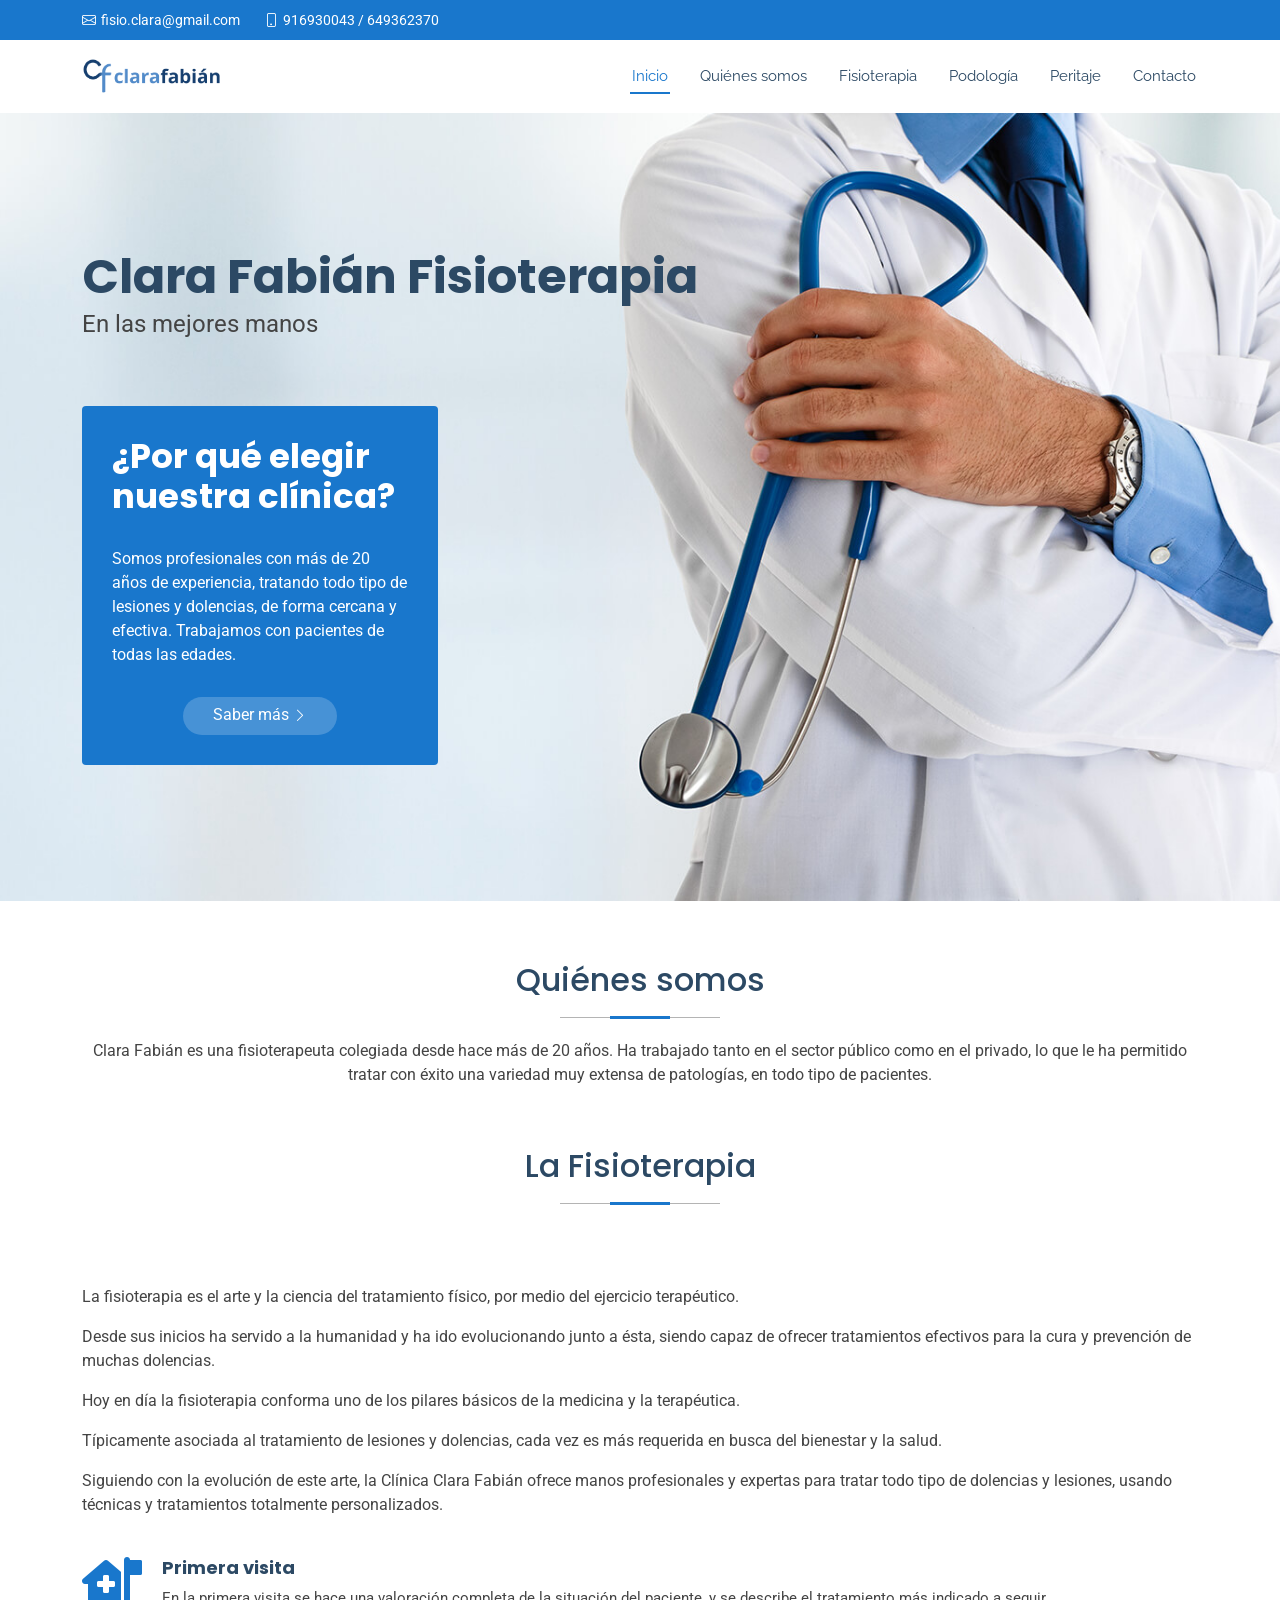
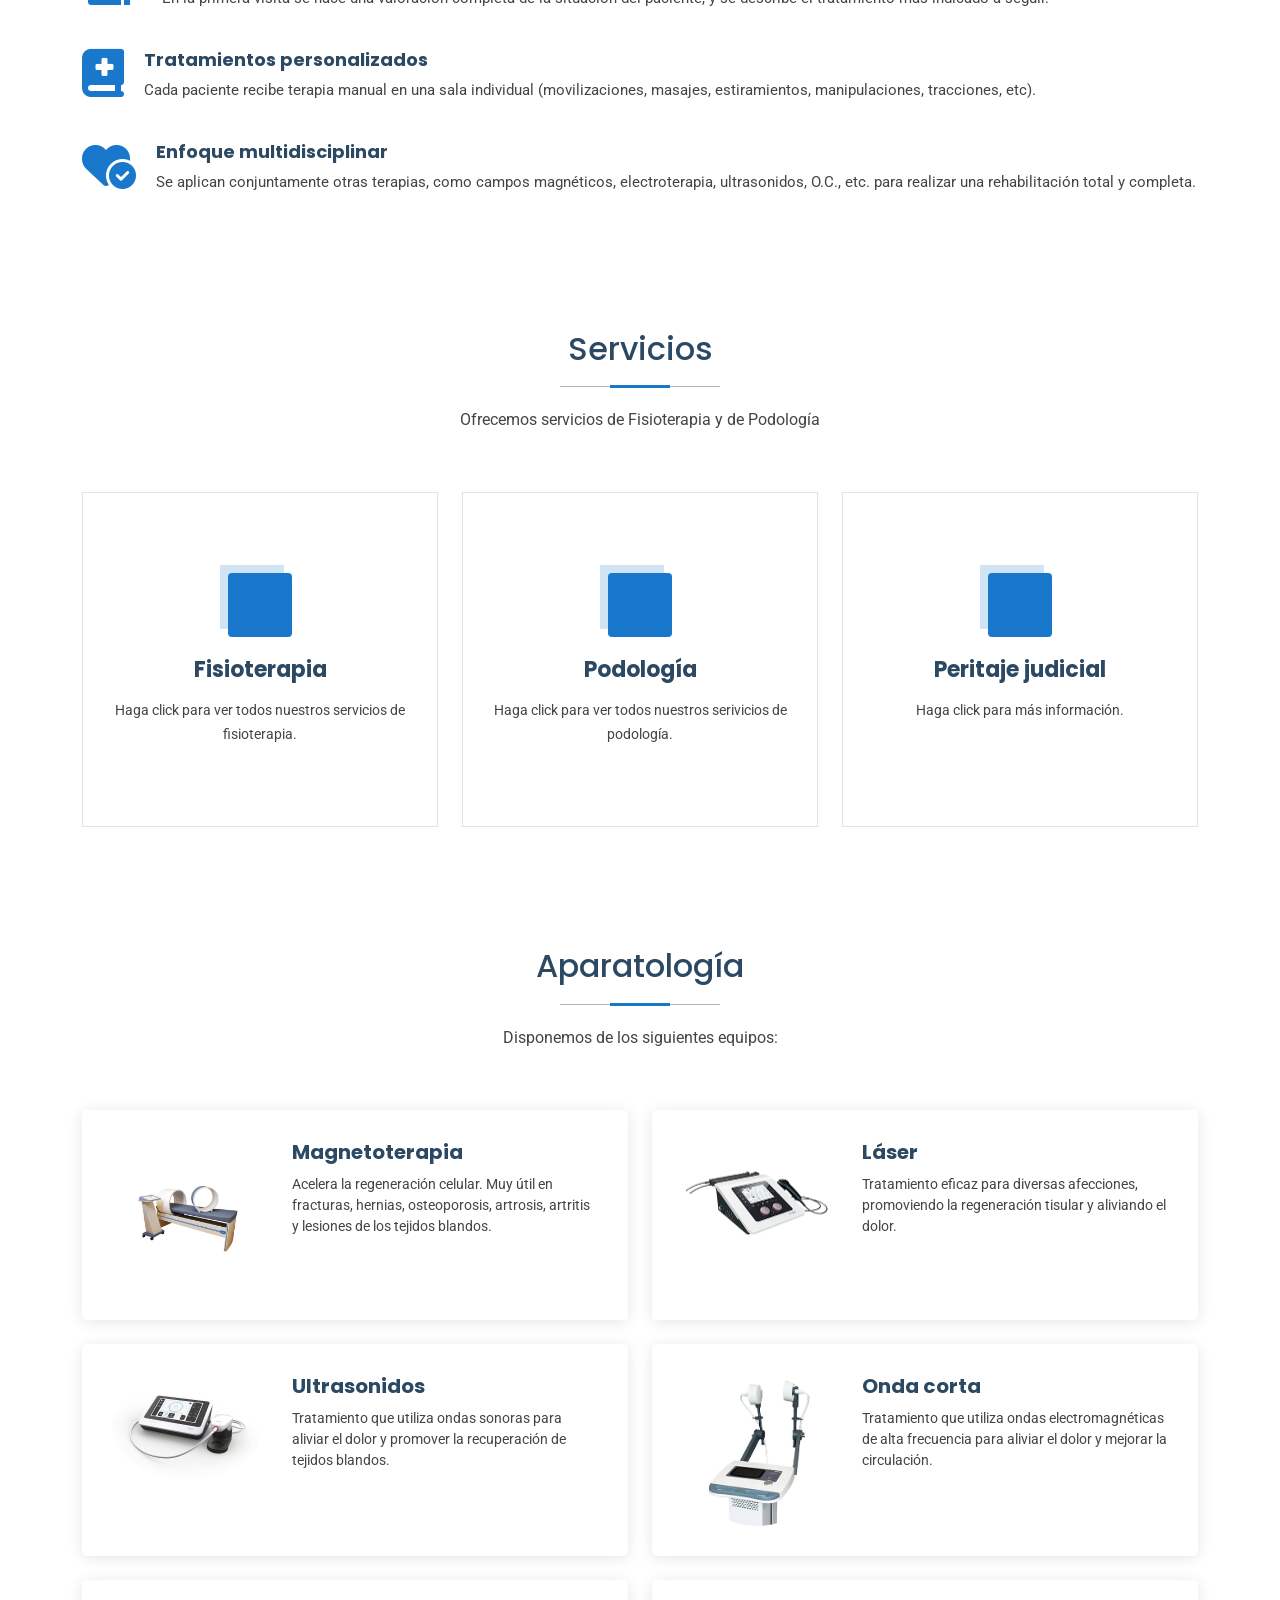
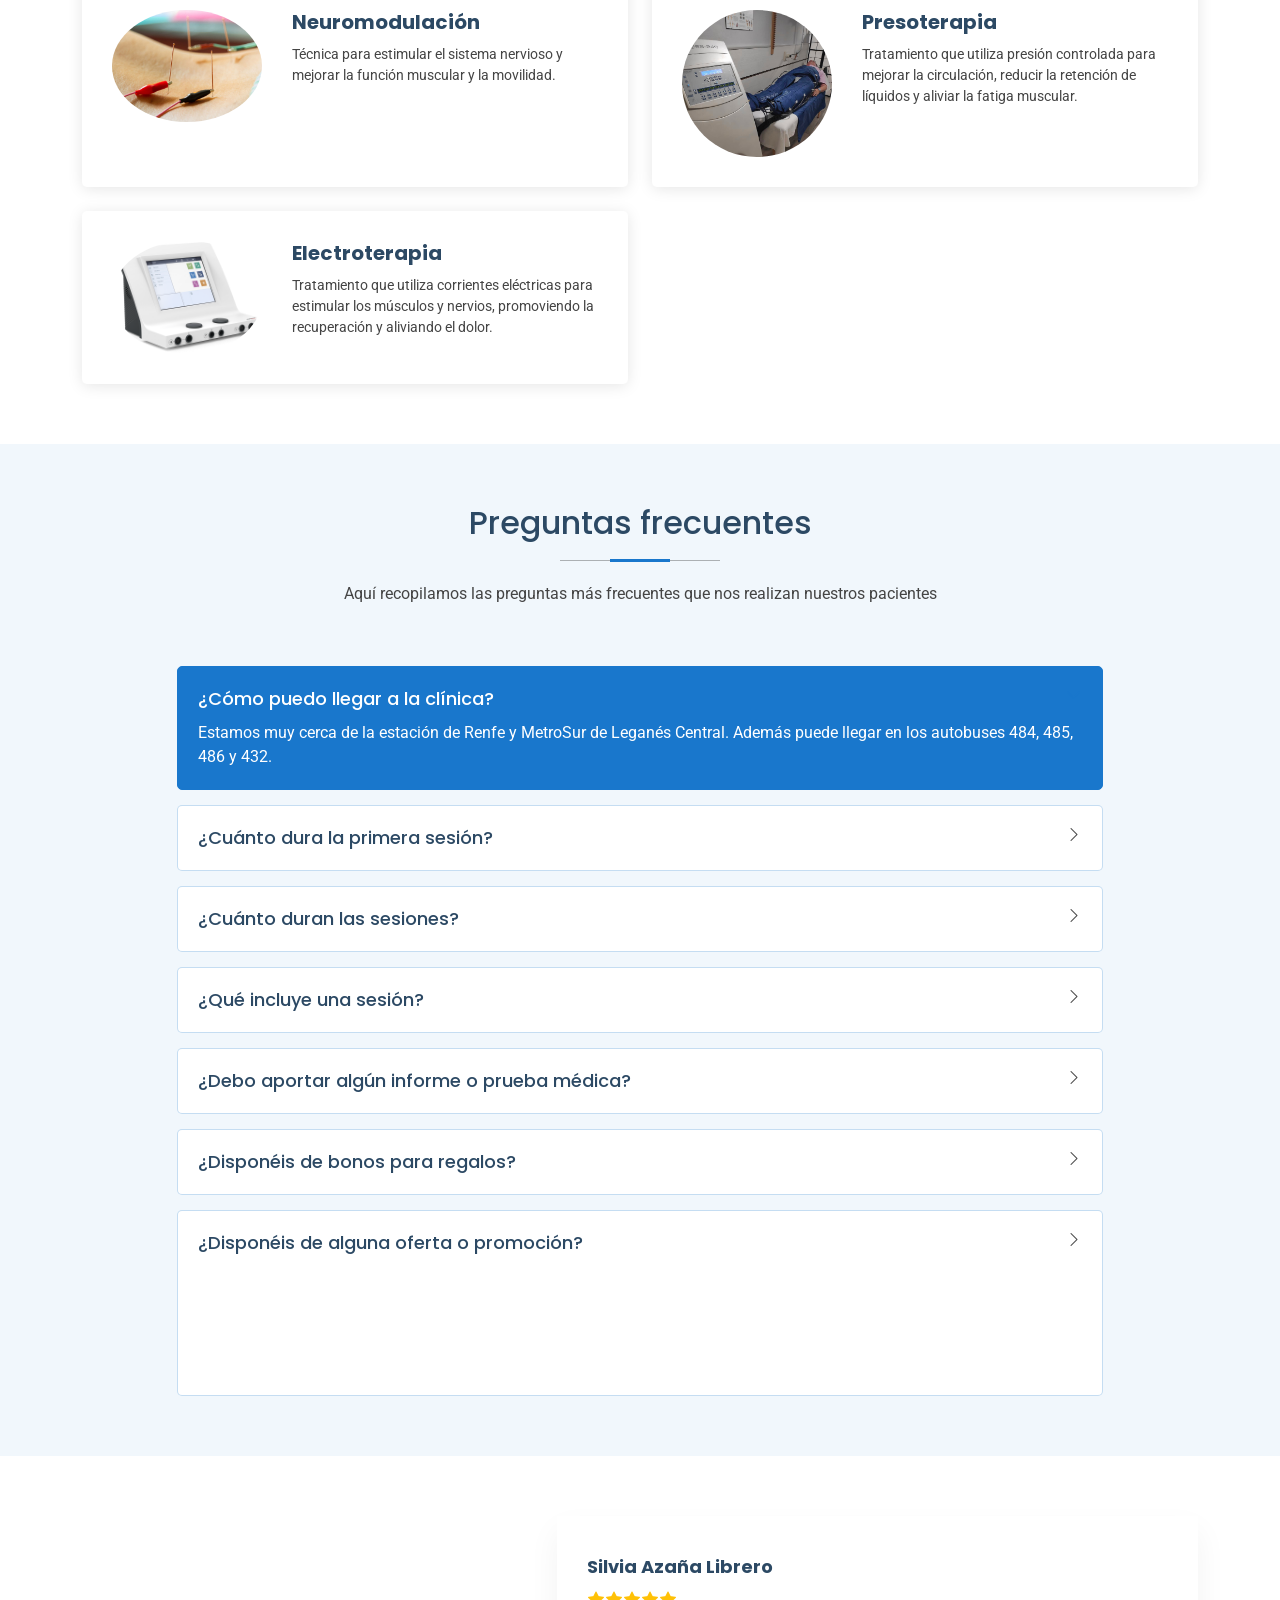
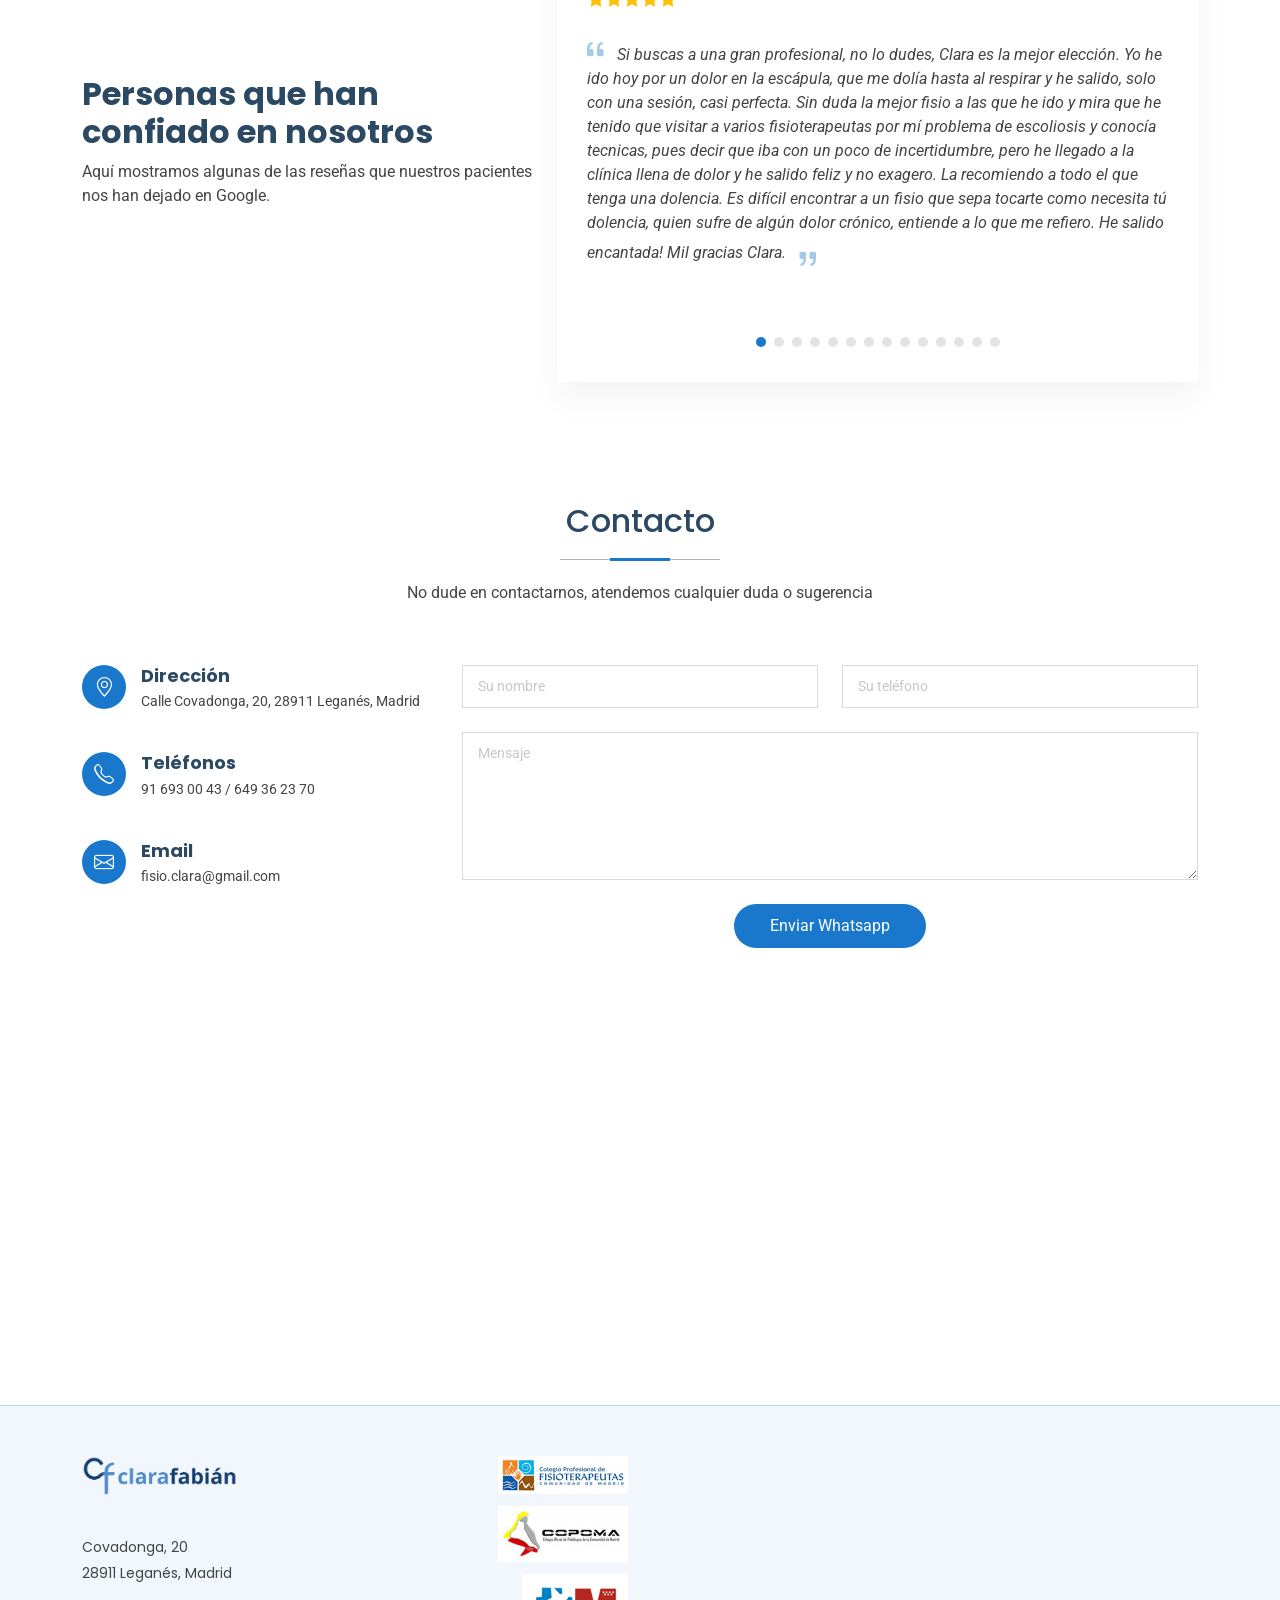
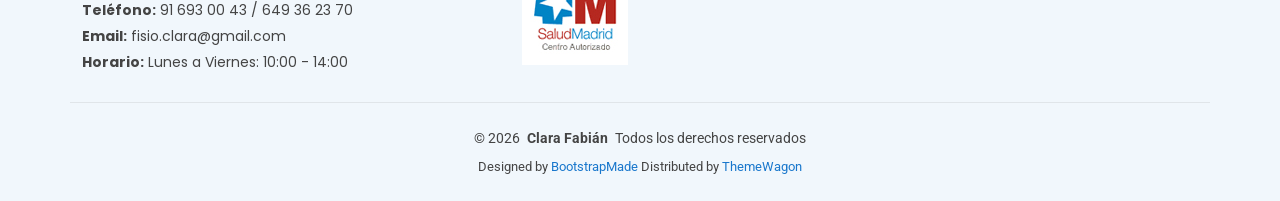
==== commit 94d17565: "quita galeria" ====
--- a/index.html
+++ b/index.html
@@ -433,7 +433,7 @@
                   "loop": true,
                   "speed": 600,
                   "autoplay": {
-                    "delay": 5000
+                    "delay": 10000
                   },
                   "slidesPerView": "auto",
                   "pagination": {
@@ -470,6 +470,246 @@
                     <div class="d-flex">
                       <!-- <img src="assets/img/testimonials/testimonials-3.jpg" class="testimonial-img flex-shrink-0" alt=""> -->
                       <div>
+                        <h3>Rocío Vela</h3>
+                        <!-- <h4>Store Owner</h4> -->
+                        <div class="stars">
+                          <i class="bi bi-star-fill"></i><i class="bi bi-star-fill"></i><i class="bi bi-star-fill"></i><i class="bi bi-star-fill"></i><i class="bi bi-star-fill"></i>
+                        </div>
+                      </div>
+                    </div>
+                    <p>
+                      <i class="bi bi-quote quote-icon-left"></i>
+                      <span>Mi familia y yo recomendamos 100% la clínica de Clara Fabián. Llevamos a nuestro hijo tras una distonía muscular que le dejó la mano derecha inutilizada. Tenía los huesos de la mano totalmente engarrotados, sin poder abrirla, y la muñeca torcida tampoco podía enderezarla. El neurólogo lo trató con botox pero esto no fue suficiente para que mejorase, por lo que le recomendaron la fisioterapia. Después de unos meses de espera mi hijo por fin puede abrir y utilizar su mano y también tiene la muñeca bien. Eternamente agradecidos a Clara como fisioterapeuta, y también como persona. Sabe como tratar al paciente, siempre atenta, amable y tiene una paciencia infinita. Si necesitáis fisioterapia, sea del tipo que sea, no dudéis en ir.</span>
+                      <i class="bi bi-quote quote-icon-right"></i>
+                    </p>
+                  </div>
+                </div>
+
+                <div class="swiper-slide">
+                  <div class="testimonial-item">
+                    <div class="d-flex">
+                      <!-- <img src="assets/img/testimonials/testimonials-4.jpg" class="testimonial-img flex-shrink-0" alt=""> -->
+                      <div>
+                        <h3>Gracia García</h3>
+                        <!-- <h4>Freelancer</h4> -->
+                        <div class="stars">
+                          <i class="bi bi-star-fill"></i><i class="bi bi-star-fill"></i><i class="bi bi-star-fill"></i><i class="bi bi-star-fill"></i><i class="bi bi-star-fill"></i>
+                        </div>
+                      </div>
+                    </div>
+                    <p>
+                      <i class="bi bi-quote quote-icon-left"></i>
+                      <span>Estoy embarazada de 36 semanas y mi espalda no me dejaba dormir del dolor, me hizo un masaje increíble y me dio calor seco en la zona. Mi ciática esta muchísimo mejor.Es una profesional de verdad y encima muy agradable. Yo ya tengo fisio 💖.</span>
+                      <i class="bi bi-quote quote-icon-right"></i>
+                    </p>
+                  </div>
+                </div>
+
+                <div class="swiper-slide">
+                  <div class="testimonial-item">
+                    <div class="d-flex">
+                      <!-- <img src="assets/img/testimonials/testimonials-4.jpg" class="testimonial-img flex-shrink-0" alt=""> -->
+                      <div>
+                        <h3>Damián López Sánchez</h3>
+                        <!-- <h4>Freelancer</h4> -->
+                        <div class="stars">
+                          <i class="bi bi-star-fill"></i><i class="bi bi-star-fill"></i><i class="bi bi-star-fill"></i><i class="bi bi-star-fill"></i><i class="bi bi-star-fill"></i>
+                        </div>
+                      </div>
+                    </div>
+                    <p>
+                      <i class="bi bi-quote quote-icon-left"></i>
+                      <span>Tras mi primera sesión con Clara he de decir que he salido encantado. Clara es una persona cercana, me ha hecho sentir cómodo desde el primer momento y me ha explicado todo de manera sencilla y fácil de entender. Fui por una lumbalgia y aparte de los procesos propios para tratarla, me ha dado pautas para trabajar en casa. Sin duda, recomiendo su consulta.</span>
+                      <i class="bi bi-quote quote-icon-right"></i>
+                    </p>
+                  </div>
+                </div>
+
+                <div class="swiper-slide">
+                  <div class="testimonial-item">
+                    <div class="d-flex">
+                      <!-- <img src="assets/img/testimonials/testimonials-5.jpg" class="testimonial-img flex-shrink-0" alt=""> -->
+                      <div>
+                        <h3>Rosa Tejedor Sáinz</h3>
+                        <!-- <h4>Entrepreneur</h4> -->
+                        <div class="stars">
+                          <i class="bi bi-star-fill"></i><i class="bi bi-star-fill"></i><i class="bi bi-star-fill"></i><i class="bi bi-star-fill"></i><i class="bi bi-star-fill"></i>
+                        </div>
+                      </div>
+                    </div>
+                    <p>
+                      <i class="bi bi-quote quote-icon-left"></i>
+                      <span>Muy bien, educación, delicadeza, organización, limpieza, amabilidad, y como profesional única, tanto en masajes como en maquinaria. Única probar si necesitas una buena fisio.</span>
+                      <i class="bi bi-quote quote-icon-right"></i>
+                    </p>
+                  </div>
+                </div>
+
+                <div class="swiper-slide">
+                  <div class="testimonial-item">
+                    <div class="d-flex">
+                      <!-- <img src="assets/img/testimonials/testimonials-5.jpg" class="testimonial-img flex-shrink-0" alt=""> -->
+                      <div>
+                        <h3>Alberto Trujillo</h3>
+                        <!-- <h4>Entrepreneur</h4> -->
+                        <div class="stars">
+                          <i class="bi bi-star-fill"></i><i class="bi bi-star-fill"></i><i class="bi bi-star-fill"></i><i class="bi bi-star-fill"></i><i class="bi bi-star-fill"></i>
+                        </div>
+                      </div>
+                    </div>
+                    <p>
+                      <i class="bi bi-quote quote-icon-left"></i>
+                      <span>Sin duda el mejor centro de fisioterapia de Leganés. Trato, amabilidad, profesionalidad, cuidado y resultados 100% positivos desde la primera consulta. Yo llevaba con contracturas de espalda 2 años y en 2 sesiones ya no noto ninguna molestia. No busques más... pide cita.</span>
+                      <i class="bi bi-quote quote-icon-right"></i>
+                    </p>
+                  </div>
+                </div>
+
+                <div class="swiper-slide">
+                  <div class="testimonial-item">
+                    <div class="d-flex">
+                      <!-- <img src="assets/img/testimonials/testimonials-5.jpg" class="testimonial-img flex-shrink-0" alt=""> -->
+                      <div>
+                        <h3>Carlos Montero</h3>
+                        <!-- <h4>Entrepreneur</h4> -->
+                        <div class="stars">
+                          <i class="bi bi-star-fill"></i><i class="bi bi-star-fill"></i><i class="bi bi-star-fill"></i><i class="bi bi-star-fill"></i><i class="bi bi-star-fill"></i>
+                        </div>
+                      </div>
+                    </div>
+                    <p>
+                      <i class="bi bi-quote quote-icon-left"></i>
+                      <span>Clara es una de esas maravillosas personas que combinan la profesionalidad con un trato cercano. Su buen hacer te da la confianza para ponerte en sus manos sin miedo más que al inevitable dolor de las lesiones 😅. Gente a la que le apasiona su trabajo y la pasión por ello da sus buenos resultados.</span>
+                      <i class="bi bi-quote quote-icon-right"></i>
+                    </p>
+                  </div>
+                </div>
+
+                <div class="swiper-slide">
+                  <div class="testimonial-item">
+                    <div class="d-flex">
+                      <!-- <img src="assets/img/testimonials/testimonials-5.jpg" class="testimonial-img flex-shrink-0" alt=""> -->
+                      <div>
+                        <h3>Danny Ram</h3>
+                        <!-- <h4>Entrepreneur</h4> -->
+                        <div class="stars">
+                          <i class="bi bi-star-fill"></i><i class="bi bi-star-fill"></i><i class="bi bi-star-fill"></i><i class="bi bi-star-fill"></i><i class="bi bi-star-fill"></i>
+                        </div>
+                      </div>
+                    </div>
+                    <p>
+                      <i class="bi bi-quote quote-icon-left"></i>
+                      <span>Cansado de masajes tipo caricia por fin encuentro una fisioterapeuta que sabe lo que hace, a parte de las máquinas, una terapia manual fuerte y segura de lo que hace y por lo tanto mucho más efectiva que cualquier otra que haya probado, su habilidad no se aprende, se nace con ello. Poco marear la perdiz y mucho trabajo duro e intuición increíble es lo que ofrece Clara. Gran profesional simpática y comprometida con sus pacientes, invito a conocer su clínica, limpia, bonita, completa...todo un descubrimiento!!!</span>
+                      <i class="bi bi-quote quote-icon-right"></i>
+                    </p>
+                  </div>
+                </div>
+
+                <div class="swiper-slide">
+                  <div class="testimonial-item">
+                    <div class="d-flex">
+                      <!-- <img src="assets/img/testimonials/testimonials-5.jpg" class="testimonial-img flex-shrink-0" alt=""> -->
+                      <div>
+                        <h3>Sonia Fernandez Rocano</h3>
+                        <!-- <h4>Entrepreneur</h4> -->
+                        <div class="stars">
+                          <i class="bi bi-star-fill"></i><i class="bi bi-star-fill"></i><i class="bi bi-star-fill"></i><i class="bi bi-star-fill"></i><i class="bi bi-star-fill"></i>
+                        </div>
+                      </div>
+                    </div>
+                    <p>
+                      <i class="bi bi-quote quote-icon-left"></i>
+                      <span>Mi madre tiene un problema linfático y gracias a Clara, la mejoría ha sido increíble. Muy contentos con el trato y con toda la experiencia.</span>
+                      <i class="bi bi-quote quote-icon-right"></i>
+                    </p>
+                  </div>
+                </div>
+
+                <div class="swiper-slide">
+                  <div class="testimonial-item">
+                    <div class="d-flex">
+                      <!-- <img src="assets/img/testimonials/testimonials-5.jpg" class="testimonial-img flex-shrink-0" alt=""> -->
+                      <div>
+                        <h3>Mar M.</h3>
+                        <!-- <h4>Entrepreneur</h4> -->
+                        <div class="stars">
+                          <i class="bi bi-star-fill"></i><i class="bi bi-star-fill"></i><i class="bi bi-star-fill"></i><i class="bi bi-star-fill"></i><i class="bi bi-star-fill"></i>
+                        </div>
+                      </div>
+                    </div>
+                    <p>
+                      <i class="bi bi-quote quote-icon-left"></i>
+                      <span>Acudí a Clara por un dolor crónico que no lograba solucionar, además del tratamiento fisioterapéutico, tiene mucho conocimiento en terapias alternativas que comparte desinteresadamente. Su dedicación personal con cada paciente es destacable, el ambiente está totalmente cuidado hasta el último detalle: la música, los aromas, incluso la textura de los materiales (sábanas, mantas, almohadillas). Su amplia y constante formación se aplica a todo tipo de fisioterapias y a la vez te sientes en un centro de bienestar.</span>
+                      <i class="bi bi-quote quote-icon-right"></i>
+                    </p>
+                  </div>
+                </div>
+
+                <div class="swiper-slide">
+                  <div class="testimonial-item">
+                    <div class="d-flex">
+                      <!-- <img src="assets/img/testimonials/testimonials-5.jpg" class="testimonial-img flex-shrink-0" alt=""> -->
+                      <div>
+                        <h3>Zacarias Zapata</h3>
+                        <!-- <h4>Entrepreneur</h4> -->
+                        <div class="stars">
+                          <i class="bi bi-star-fill"></i><i class="bi bi-star-fill"></i><i class="bi bi-star-fill"></i><i class="bi bi-star-fill"></i><i class="bi bi-star-fill"></i>
+                        </div>
+                      </div>
+                    </div>
+                    <p>
+                      <i class="bi bi-quote quote-icon-left"></i>
+                      <span>Increible!! Clara tiene algo único en las manos, imposible de igualar...y lo digo después de haberme pasado media vida de clínica en clínica de fisioterapia hasta encontrar la suya claro...la mejor sin ninguna duda. Una fisioterapeuta muy formada y experimentada, después de haber calmado en su clínica los dolores de mis hijas y de mis padres, que voy a contar...RECOMENDABLE AL 100%!!!!</span>
+                      <i class="bi bi-quote quote-icon-right"></i>
+                    </p>
+                  </div>
+                </div>
+
+                <div class="swiper-slide">
+                  <div class="testimonial-item">
+                    <div class="d-flex">
+                      <!-- <img src="assets/img/testimonials/testimonials-5.jpg" class="testimonial-img flex-shrink-0" alt=""> -->
+                      <div>
+                        <h3>Elena García</h3>
+                        <!-- <h4>Entrepreneur</h4> -->
+                        <div class="stars">
+                          <i class="bi bi-star-fill"></i><i class="bi bi-star-fill"></i><i class="bi bi-star-fill"></i><i class="bi bi-star-fill"></i><i class="bi bi-star-fill"></i>
+                        </div>
+                      </div>
+                    </div>
+                    <p>
+                      <i class="bi bi-quote quote-icon-left"></i>
+                      <span>Hace poquito tuve mi primera sesión con Clara y la verdad es que me encantó. A nivel profesional me gustó mucho cómo profundiza con el paciente y cómo se nota que realmente es algo vocacional también y eso es algo que de verdad que no veo en todos los sitios en los que he estado. Un amor de persona! Seguramente que vuelva ☺️</span>
+                      <i class="bi bi-quote quote-icon-right"></i>
+                    </p>
+                  </div>
+                </div>
+
+                <div class="swiper-slide">
+                  <div class="testimonial-item">
+                    <div class="d-flex">
+                      <!-- <img src="assets/img/testimonials/testimonials-5.jpg" class="testimonial-img flex-shrink-0" alt=""> -->
+                      <div>
+                        <h3>Lorenzo Mingo Gijón</h3>
+                        <!-- <h4>Entrepreneur</h4> -->
+                        <div class="stars">
+                          <i class="bi bi-star-fill"></i><i class="bi bi-star-fill"></i><i class="bi bi-star-fill"></i><i class="bi bi-star-fill"></i><i class="bi bi-star-fill"></i>
+                        </div>
+                      </div>
+                    </div>
+                    <p>
+                      <i class="bi bi-quote quote-icon-left"></i>
+                      <span>Tuve la suerte de encontrar a Clara Fabián en un momento en el que necesitaba no solo alivio físico, sino también confianza en mi proceso de recuperación. Desde la primera sesión, demostró un nivel de profesionalismo, empatía y conocimiento que me hizo sentir en las mejores manos. Su enfoque personalizado, su capacidad para explicar cada técnica y su paciencia para responder todas mis dudas marcaron una gran diferencia. Gracias a su tratamiento, no solo mejoré físicamente, sino que también recuperé la motivación para retomar mis actividades diarias. Recomiendo a Clara sin dudarlo a cualquier persona que busque una fisioterapeuta comprometida, cercana y altamente capacitada. ¡Una verdadera profesional que transforma el bienestar de sus pacientes.</span>
+                      <i class="bi bi-quote quote-icon-right"></i>
+                    </p>
+                  </div>
+                </div>
+
+                <div class="swiper-slide">
+                  <div class="testimonial-item">
+                    <div class="d-flex">
+                      <!-- <img src="assets/img/testimonials/testimonials-3.jpg" class="testimonial-img flex-shrink-0" alt=""> -->
+                      <div>
                         <h3>Galina Peneva</h3>
                         <!-- <h4>Store Owner</h4> -->
                         <div class="stars">
@@ -485,246 +725,6 @@
                   </div>
                 </div>
 
-                <div class="swiper-slide">
-                  <div class="testimonial-item">
-                    <div class="d-flex">
-                      <!-- <img src="assets/img/testimonials/testimonials-3.jpg" class="testimonial-img flex-shrink-0" alt=""> -->
-                      <div>
-                        <h3>Rocío Vela</h3>
-                        <!-- <h4>Store Owner</h4> -->
-                        <div class="stars">
-                          <i class="bi bi-star-fill"></i><i class="bi bi-star-fill"></i><i class="bi bi-star-fill"></i><i class="bi bi-star-fill"></i><i class="bi bi-star-fill"></i>
-                        </div>
-                      </div>
-                    </div>
-                    <p>
-                      <i class="bi bi-quote quote-icon-left"></i>
-                      <span>Mi familia y yo recomendamos 100% la clínica de Clara Fabián. Llevamos a nuestro hijo tras una distonía muscular que le dejó la mano derecha inutilizada. Tenía los huesos de la mano totalmente engarrotados, sin poder abrirla, y la muñeca torcida tampoco podía enderezarla. El neurólogo lo trató con botox pero esto no fue suficiente para que mejorase, por lo que le recomendaron la fisioterapia. Después de unos meses de espera mi hijo por fin puede abrir y utilizar su mano y también tiene la muñeca bien. Eternamente agradecidos a Clara como fisioterapeuta, y también como persona. Sabe como tratar al paciente, siempre atenta, amable y tiene una paciencia infinita. Si necesitáis fisioterapia, sea del tipo que sea, no dudéis en ir.</span>
-                      <i class="bi bi-quote quote-icon-right"></i>
-                    </p>
-                  </div>
-                </div>
-
-                <div class="swiper-slide">
-                  <div class="testimonial-item">
-                    <div class="d-flex">
-                      <!-- <img src="assets/img/testimonials/testimonials-4.jpg" class="testimonial-img flex-shrink-0" alt=""> -->
-                      <div>
-                        <h3>Gracia García</h3>
-                        <!-- <h4>Freelancer</h4> -->
-                        <div class="stars">
-                          <i class="bi bi-star-fill"></i><i class="bi bi-star-fill"></i><i class="bi bi-star-fill"></i><i class="bi bi-star-fill"></i><i class="bi bi-star-fill"></i>
-                        </div>
-                      </div>
-                    </div>
-                    <p>
-                      <i class="bi bi-quote quote-icon-left"></i>
-                      <span>Estoy embarazada de 36 semanas y mi espalda no me dejaba dormir del dolor, me hizo un masaje increíble y me dio calor seco en la zona. Mi ciática esta muchísimo mejor.Es una profesional de verdad y encima muy agradable. Yo ya tengo fisio 💖.</span>
-                      <i class="bi bi-quote quote-icon-right"></i>
-                    </p>
-                  </div>
-                </div>
-
-                <div class="swiper-slide">
-                  <div class="testimonial-item">
-                    <div class="d-flex">
-                      <!-- <img src="assets/img/testimonials/testimonials-4.jpg" class="testimonial-img flex-shrink-0" alt=""> -->
-                      <div>
-                        <h3>Damián López Sánchez</h3>
-                        <!-- <h4>Freelancer</h4> -->
-                        <div class="stars">
-                          <i class="bi bi-star-fill"></i><i class="bi bi-star-fill"></i><i class="bi bi-star-fill"></i><i class="bi bi-star-fill"></i><i class="bi bi-star-fill"></i>
-                        </div>
-                      </div>
-                    </div>
-                    <p>
-                      <i class="bi bi-quote quote-icon-left"></i>
-                      <span>Tras mi primera sesión con Clara he de decir que he salido encantado. Clara es una persona cercana, me ha hecho sentir cómodo desde el primer momento y me ha explicado todo de manera sencilla y fácil de entender. Fui por una lumbalgia y aparte de los procesos propios para tratarla, me ha dado pautas para trabajar en casa. Sin duda, recomiendo su consulta.</span>
-                      <i class="bi bi-quote quote-icon-right"></i>
-                    </p>
-                  </div>
-                </div>
-
-                <div class="swiper-slide">
-                  <div class="testimonial-item">
-                    <div class="d-flex">
-                      <!-- <img src="assets/img/testimonials/testimonials-5.jpg" class="testimonial-img flex-shrink-0" alt=""> -->
-                      <div>
-                        <h3>Rosa Tejedor Sáinz</h3>
-                        <!-- <h4>Entrepreneur</h4> -->
-                        <div class="stars">
-                          <i class="bi bi-star-fill"></i><i class="bi bi-star-fill"></i><i class="bi bi-star-fill"></i><i class="bi bi-star-fill"></i><i class="bi bi-star-fill"></i>
-                        </div>
-                      </div>
-                    </div>
-                    <p>
-                      <i class="bi bi-quote quote-icon-left"></i>
-                      <span>Muy bien, educación, delicadeza, organización, limpieza, amabilidad, y como profesional única, tanto en masajes como en maquinaria. Única probar si necesitas una buena fisio.</span>
-                      <i class="bi bi-quote quote-icon-right"></i>
-                    </p>
-                  </div>
-                </div>
-
-                <div class="swiper-slide">
-                  <div class="testimonial-item">
-                    <div class="d-flex">
-                      <!-- <img src="assets/img/testimonials/testimonials-5.jpg" class="testimonial-img flex-shrink-0" alt=""> -->
-                      <div>
-                        <h3>Alberto Trujillo</h3>
-                        <!-- <h4>Entrepreneur</h4> -->
-                        <div class="stars">
-                          <i class="bi bi-star-fill"></i><i class="bi bi-star-fill"></i><i class="bi bi-star-fill"></i><i class="bi bi-star-fill"></i><i class="bi bi-star-fill"></i>
-                        </div>
-                      </div>
-                    </div>
-                    <p>
-                      <i class="bi bi-quote quote-icon-left"></i>
-                      <span>Sin duda el mejor centro de fisioterapia de Leganés. Trato, amabilidad, profesionalidad, cuidado y resultados 100% positivos desde la primera consulta. Yo llevaba con contracturas de espalda 2 años y en 2 sesiones ya no noto ninguna molestia. No busques más... pide cita.</span>
-                      <i class="bi bi-quote quote-icon-right"></i>
-                    </p>
-                  </div>
-                </div>
-
-                <div class="swiper-slide">
-                  <div class="testimonial-item">
-                    <div class="d-flex">
-                      <!-- <img src="assets/img/testimonials/testimonials-5.jpg" class="testimonial-img flex-shrink-0" alt=""> -->
-                      <div>
-                        <h3>Carlos Montero</h3>
-                        <!-- <h4>Entrepreneur</h4> -->
-                        <div class="stars">
-                          <i class="bi bi-star-fill"></i><i class="bi bi-star-fill"></i><i class="bi bi-star-fill"></i><i class="bi bi-star-fill"></i><i class="bi bi-star-fill"></i>
-                        </div>
-                      </div>
-                    </div>
-                    <p>
-                      <i class="bi bi-quote quote-icon-left"></i>
-                      <span>Clara es una de esas maravillosas personas que combinan la profesionalidad con un trato cercano. Su buen hacer te da la confianza para ponerte en sus manos sin miedo más que al inevitable dolor de las lesiones 😅. Gente a la que le apasiona su trabajo y la pasión por ello da sus buenos resultados.</span>
-                      <i class="bi bi-quote quote-icon-right"></i>
-                    </p>
-                  </div>
-                </div>
-
-                <div class="swiper-slide">
-                  <div class="testimonial-item">
-                    <div class="d-flex">
-                      <!-- <img src="assets/img/testimonials/testimonials-5.jpg" class="testimonial-img flex-shrink-0" alt=""> -->
-                      <div>
-                        <h3>Danny Ram</h3>
-                        <!-- <h4>Entrepreneur</h4> -->
-                        <div class="stars">
-                          <i class="bi bi-star-fill"></i><i class="bi bi-star-fill"></i><i class="bi bi-star-fill"></i><i class="bi bi-star-fill"></i><i class="bi bi-star-fill"></i>
-                        </div>
-                      </div>
-                    </div>
-                    <p>
-                      <i class="bi bi-quote quote-icon-left"></i>
-                      <span>Cansado de masajes tipo caricia por fin encuentro una fisioterapeuta que sabe lo que hace, a parte de las máquinas, una terapia manual fuerte y segura de lo que hace y por lo tanto mucho más efectiva que cualquier otra que haya probado, su habilidad no se aprende, se nace con ello. Poco marear la perdiz y mucho trabajo duro e intuición increíble es lo que ofrece Clara. Gran profesional simpática y comprometida con sus pacientes, invito a conocer su clínica, limpia, bonita, completa...todo un descubrimiento!!!</span>
-                      <i class="bi bi-quote quote-icon-right"></i>
-                    </p>
-                  </div>
-                </div>
-
-                <div class="swiper-slide">
-                  <div class="testimonial-item">
-                    <div class="d-flex">
-                      <!-- <img src="assets/img/testimonials/testimonials-5.jpg" class="testimonial-img flex-shrink-0" alt=""> -->
-                      <div>
-                        <h3>Sonia Fernandez Rocano</h3>
-                        <!-- <h4>Entrepreneur</h4> -->
-                        <div class="stars">
-                          <i class="bi bi-star-fill"></i><i class="bi bi-star-fill"></i><i class="bi bi-star-fill"></i><i class="bi bi-star-fill"></i><i class="bi bi-star-fill"></i>
-                        </div>
-                      </div>
-                    </div>
-                    <p>
-                      <i class="bi bi-quote quote-icon-left"></i>
-                      <span>Mi madre tiene un problema linfático y gracias a Clara, la mejoría ha sido increíble. Muy contentos con el trato y con toda la experiencia.</span>
-                      <i class="bi bi-quote quote-icon-right"></i>
-                    </p>
-                  </div>
-                </div>
-
-                <div class="swiper-slide">
-                  <div class="testimonial-item">
-                    <div class="d-flex">
-                      <!-- <img src="assets/img/testimonials/testimonials-5.jpg" class="testimonial-img flex-shrink-0" alt=""> -->
-                      <div>
-                        <h3>Mar M.</h3>
-                        <!-- <h4>Entrepreneur</h4> -->
-                        <div class="stars">
-                          <i class="bi bi-star-fill"></i><i class="bi bi-star-fill"></i><i class="bi bi-star-fill"></i><i class="bi bi-star-fill"></i><i class="bi bi-star-fill"></i>
-                        </div>
-                      </div>
-                    </div>
-                    <p>
-                      <i class="bi bi-quote quote-icon-left"></i>
-                      <span>Acudí a Clara por un dolor crónico que no lograba solucionar, además del tratamiento fisioterapéutico, tiene mucho conocimiento en terapias alternativas que comparte desinteresadamente. Su dedicación personal con cada paciente es destacable, el ambiente está totalmente cuidado hasta el último detalle: la música, los aromas, incluso la textura de los materiales (sábanas, mantas, almohadillas). Su amplia y constante formación se aplica a todo tipo de fisioterapias y a la vez te sientes en un centro de bienestar.</span>
-                      <i class="bi bi-quote quote-icon-right"></i>
-                    </p>
-                  </div>
-                </div>
-
-                <div class="swiper-slide">
-                  <div class="testimonial-item">
-                    <div class="d-flex">
-                      <!-- <img src="assets/img/testimonials/testimonials-5.jpg" class="testimonial-img flex-shrink-0" alt=""> -->
-                      <div>
-                        <h3>Zacarias Zapata</h3>
-                        <!-- <h4>Entrepreneur</h4> -->
-                        <div class="stars">
-                          <i class="bi bi-star-fill"></i><i class="bi bi-star-fill"></i><i class="bi bi-star-fill"></i><i class="bi bi-star-fill"></i><i class="bi bi-star-fill"></i>
-                        </div>
-                      </div>
-                    </div>
-                    <p>
-                      <i class="bi bi-quote quote-icon-left"></i>
-                      <span>Increible!! Clara tiene algo único en las manos, imposible de igualar...y lo digo después de haberme pasado media vida de clínica en clínica de fisioterapia hasta encontrar la suya claro...la mejor sin ninguna duda. Una fisioterapeuta muy formada y experimentada, después de haber calmado en su clínica los dolores de mis hijas y de mis padres, que voy a contar...RECOMENDABLE AL 100%!!!!</span>
-                      <i class="bi bi-quote quote-icon-right"></i>
-                    </p>
-                  </div>
-                </div>
-
-                <div class="swiper-slide">
-                  <div class="testimonial-item">
-                    <div class="d-flex">
-                      <!-- <img src="assets/img/testimonials/testimonials-5.jpg" class="testimonial-img flex-shrink-0" alt=""> -->
-                      <div>
-                        <h3>Elena García</h3>
-                        <!-- <h4>Entrepreneur</h4> -->
-                        <div class="stars">
-                          <i class="bi bi-star-fill"></i><i class="bi bi-star-fill"></i><i class="bi bi-star-fill"></i><i class="bi bi-star-fill"></i><i class="bi bi-star-fill"></i>
-                        </div>
-                      </div>
-                    </div>
-                    <p>
-                      <i class="bi bi-quote quote-icon-left"></i>
-                      <span>Hace poquito tuve mi primera sesión con Clara y la verdad es que me encantó. A nivel profesional me gustó mucho cómo profundiza con el paciente y cómo se nota que realmente es algo vocacional también y eso es algo que de verdad que no veo en todos los sitios en los que he estado. Un amor de persona! Seguramente que vuelva ☺️</span>
-                      <i class="bi bi-quote quote-icon-right"></i>
-                    </p>
-                  </div>
-                </div>
-
-                <div class="swiper-slide">
-                  <div class="testimonial-item">
-                    <div class="d-flex">
-                      <!-- <img src="assets/img/testimonials/testimonials-5.jpg" class="testimonial-img flex-shrink-0" alt=""> -->
-                      <div>
-                        <h3>Lorenzo Mingo Gijón</h3>
-                        <!-- <h4>Entrepreneur</h4> -->
-                        <div class="stars">
-                          <i class="bi bi-star-fill"></i><i class="bi bi-star-fill"></i><i class="bi bi-star-fill"></i><i class="bi bi-star-fill"></i><i class="bi bi-star-fill"></i>
-                        </div>
-                      </div>
-                    </div>
-                    <p>
-                      <i class="bi bi-quote quote-icon-left"></i>
-                      <span>Tuve la suerte de encontrar a Clara Fabián en un momento en el que necesitaba no solo alivio físico, sino también confianza en mi proceso de recuperación. Desde la primera sesión, demostró un nivel de profesionalismo, empatía y conocimiento que me hizo sentir en las mejores manos. Su enfoque personalizado, su capacidad para explicar cada técnica y su paciencia para responder todas mis dudas marcaron una gran diferencia. Gracias a su tratamiento, no solo mejoré físicamente, sino que también recuperé la motivación para retomar mis actividades diarias. Recomiendo a Clara sin dudarlo a cualquier persona que busque una fisioterapeuta comprometida, cercana y altamente capacitada. ¡Una verdadera profesional que transforma el bienestar de sus pacientes.</span>
-                      <i class="bi bi-quote quote-icon-right"></i>
-                    </p>
-                  </div>
-                </div>
-
               </div>
               <div class="swiper-pagination"></div>
             </div>
@@ -738,6 +738,7 @@
     </section><!-- /Testimonials Section -->
 
     <!-- Gallery Section -->
+    <!--
     <section id="gallery" class="gallery section">
 
       <div class="container section-title" data-aos="fade-up">
@@ -817,7 +818,8 @@
 
       </div>
 
-    </section><!-- /Gallery Section -->
+    </section>
+    -->
 
     <!-- Contact Section -->
     <section id="contact" class="contact section">
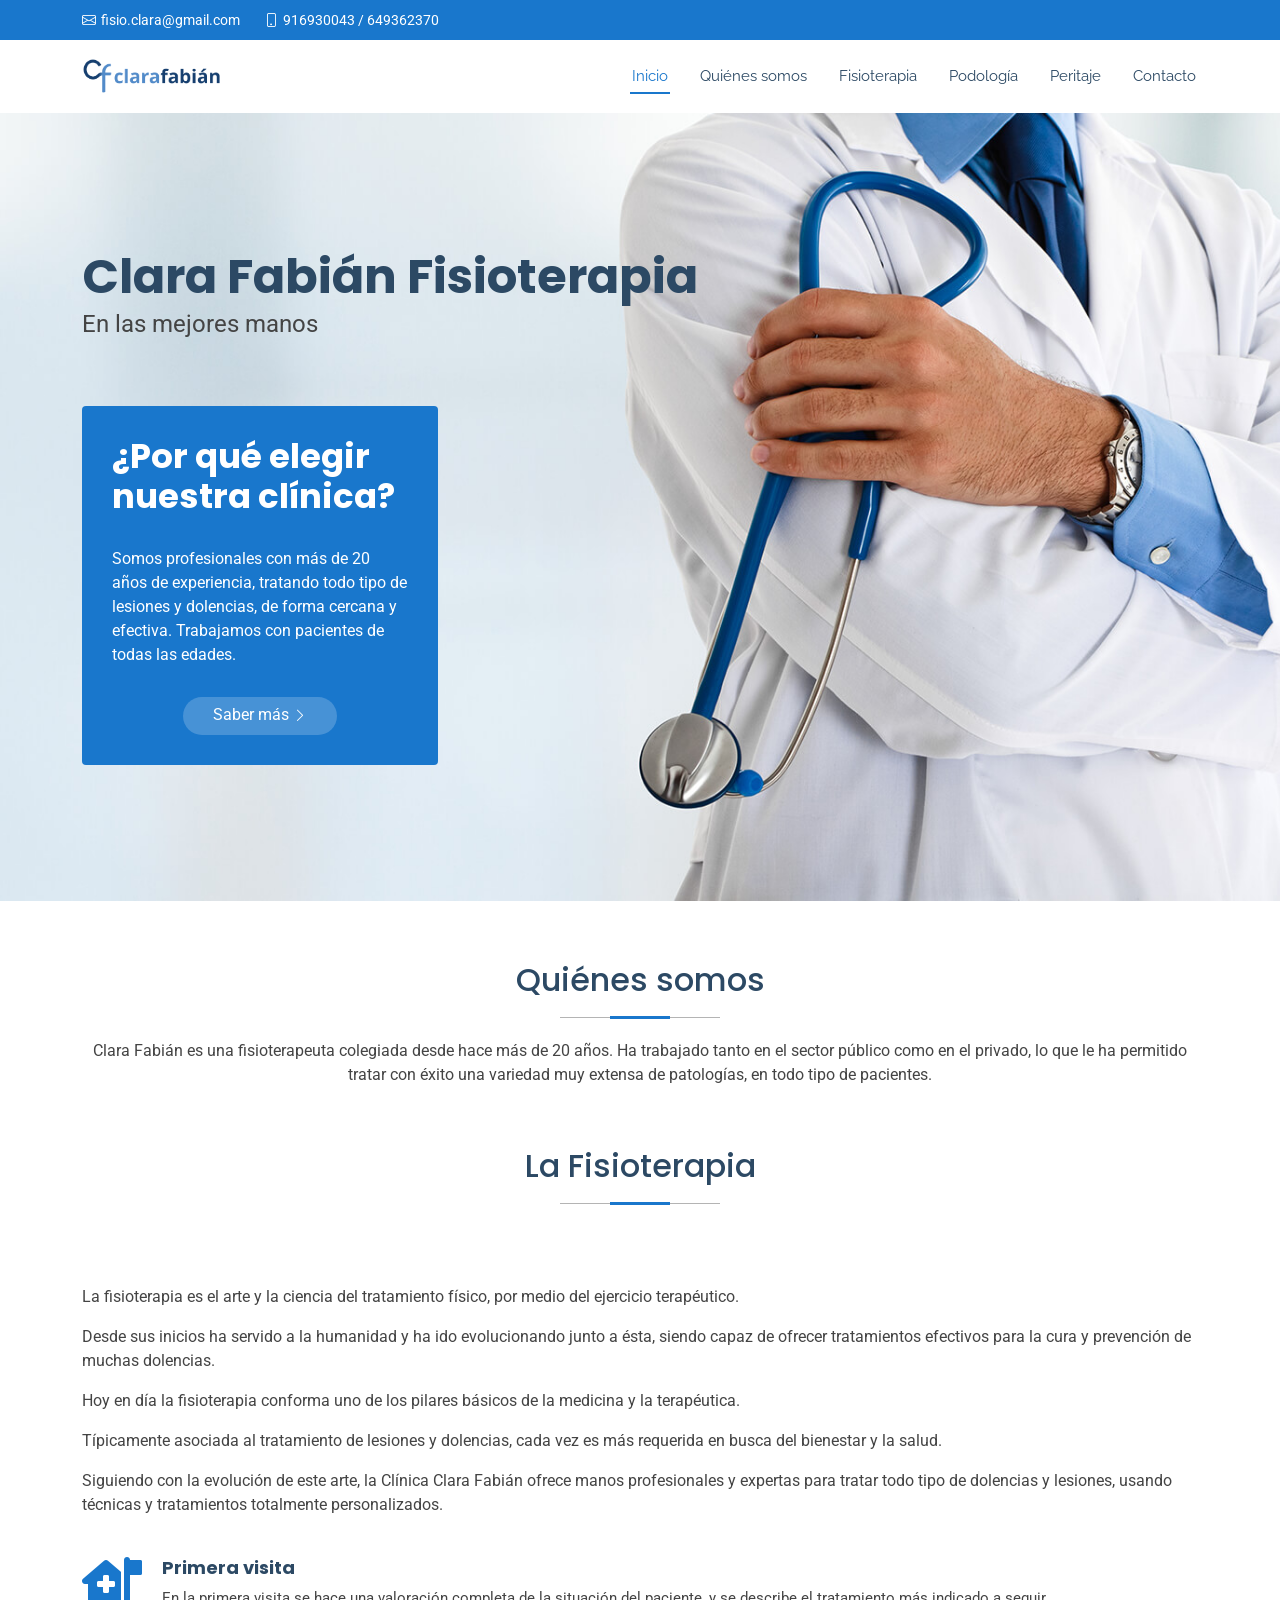
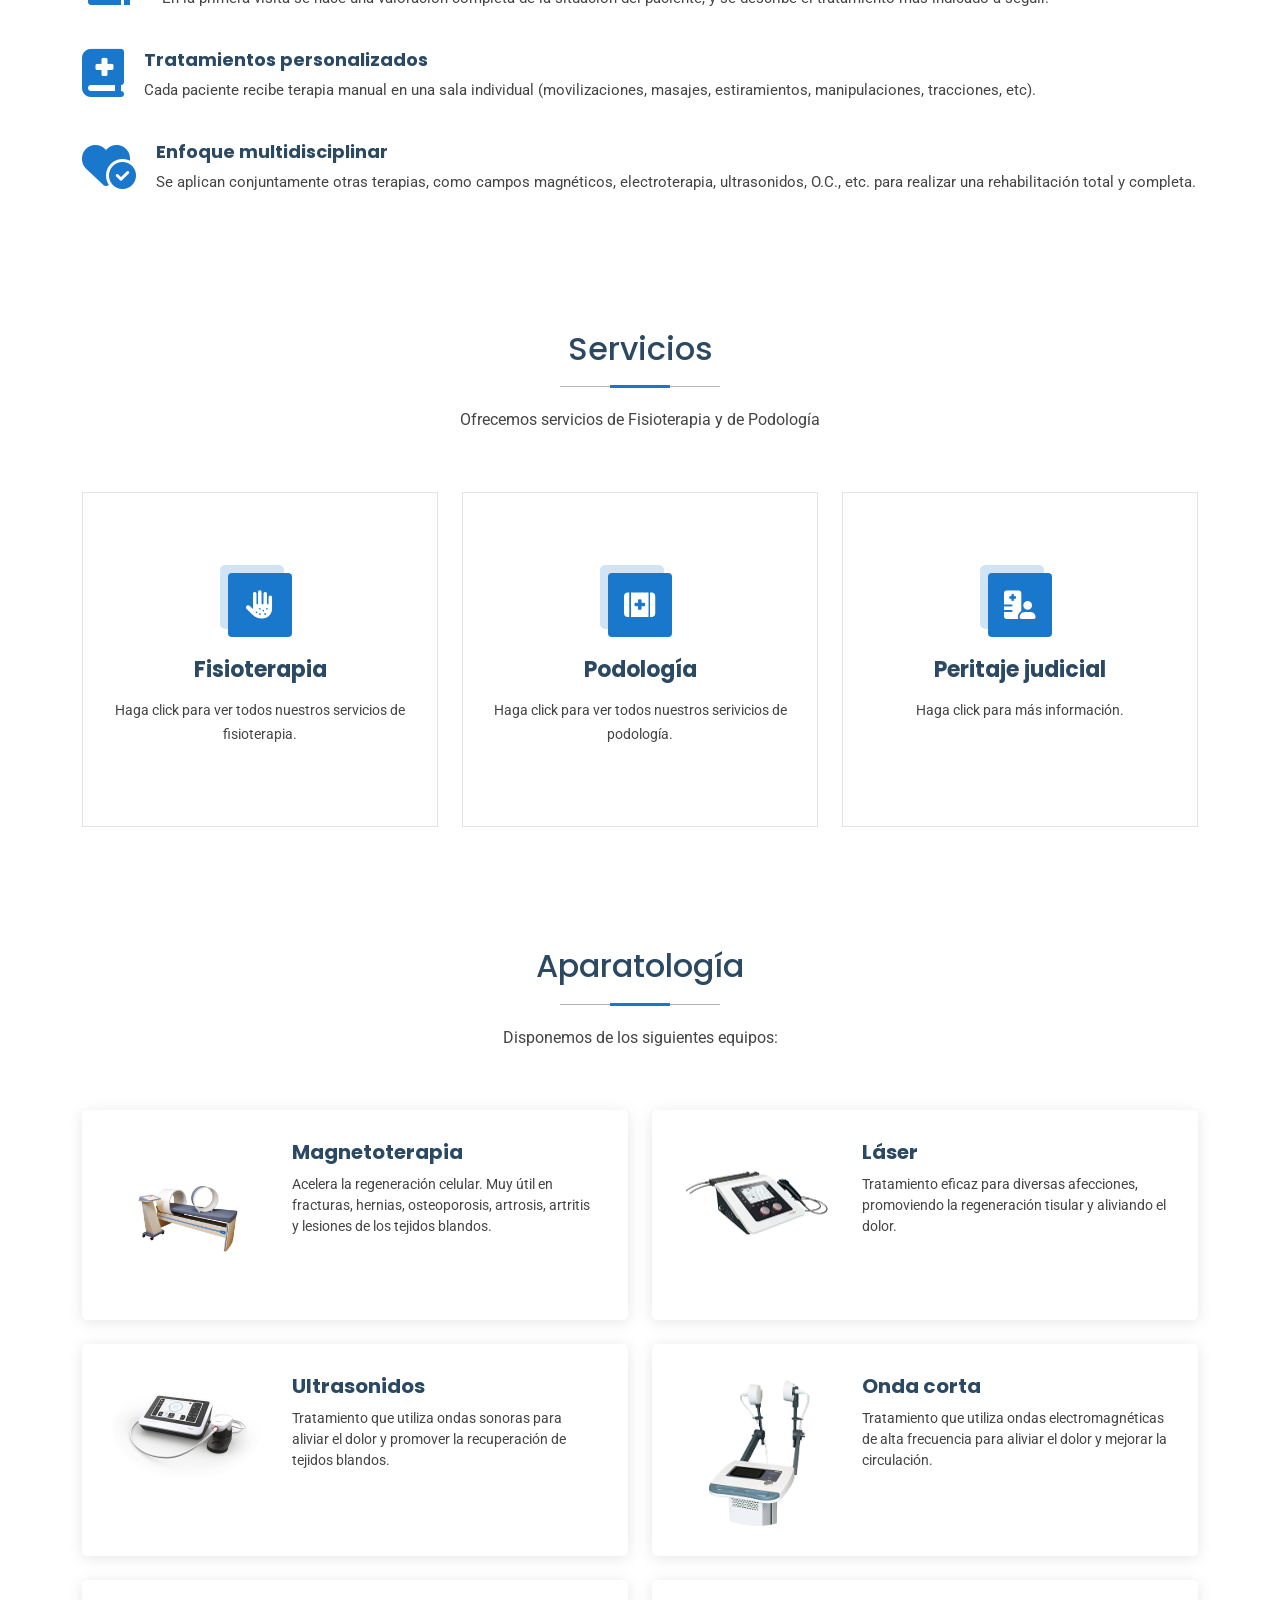
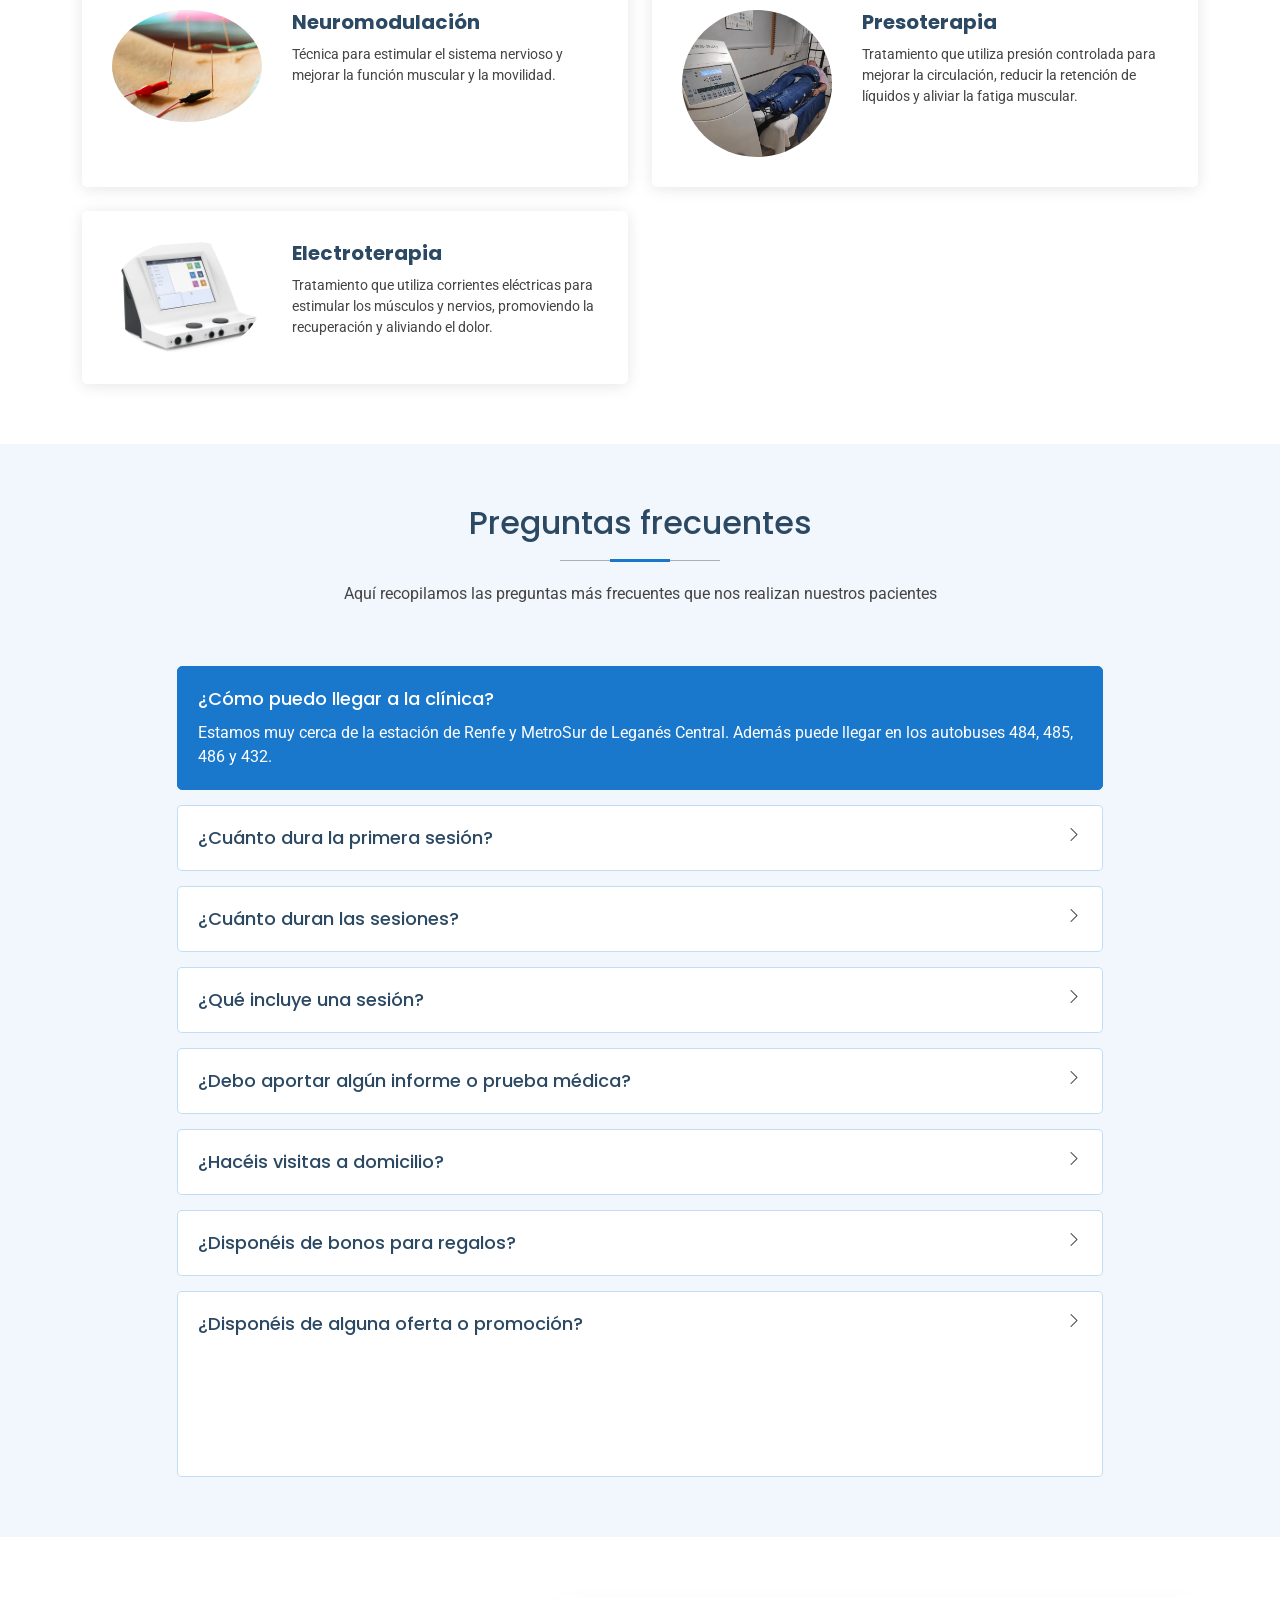
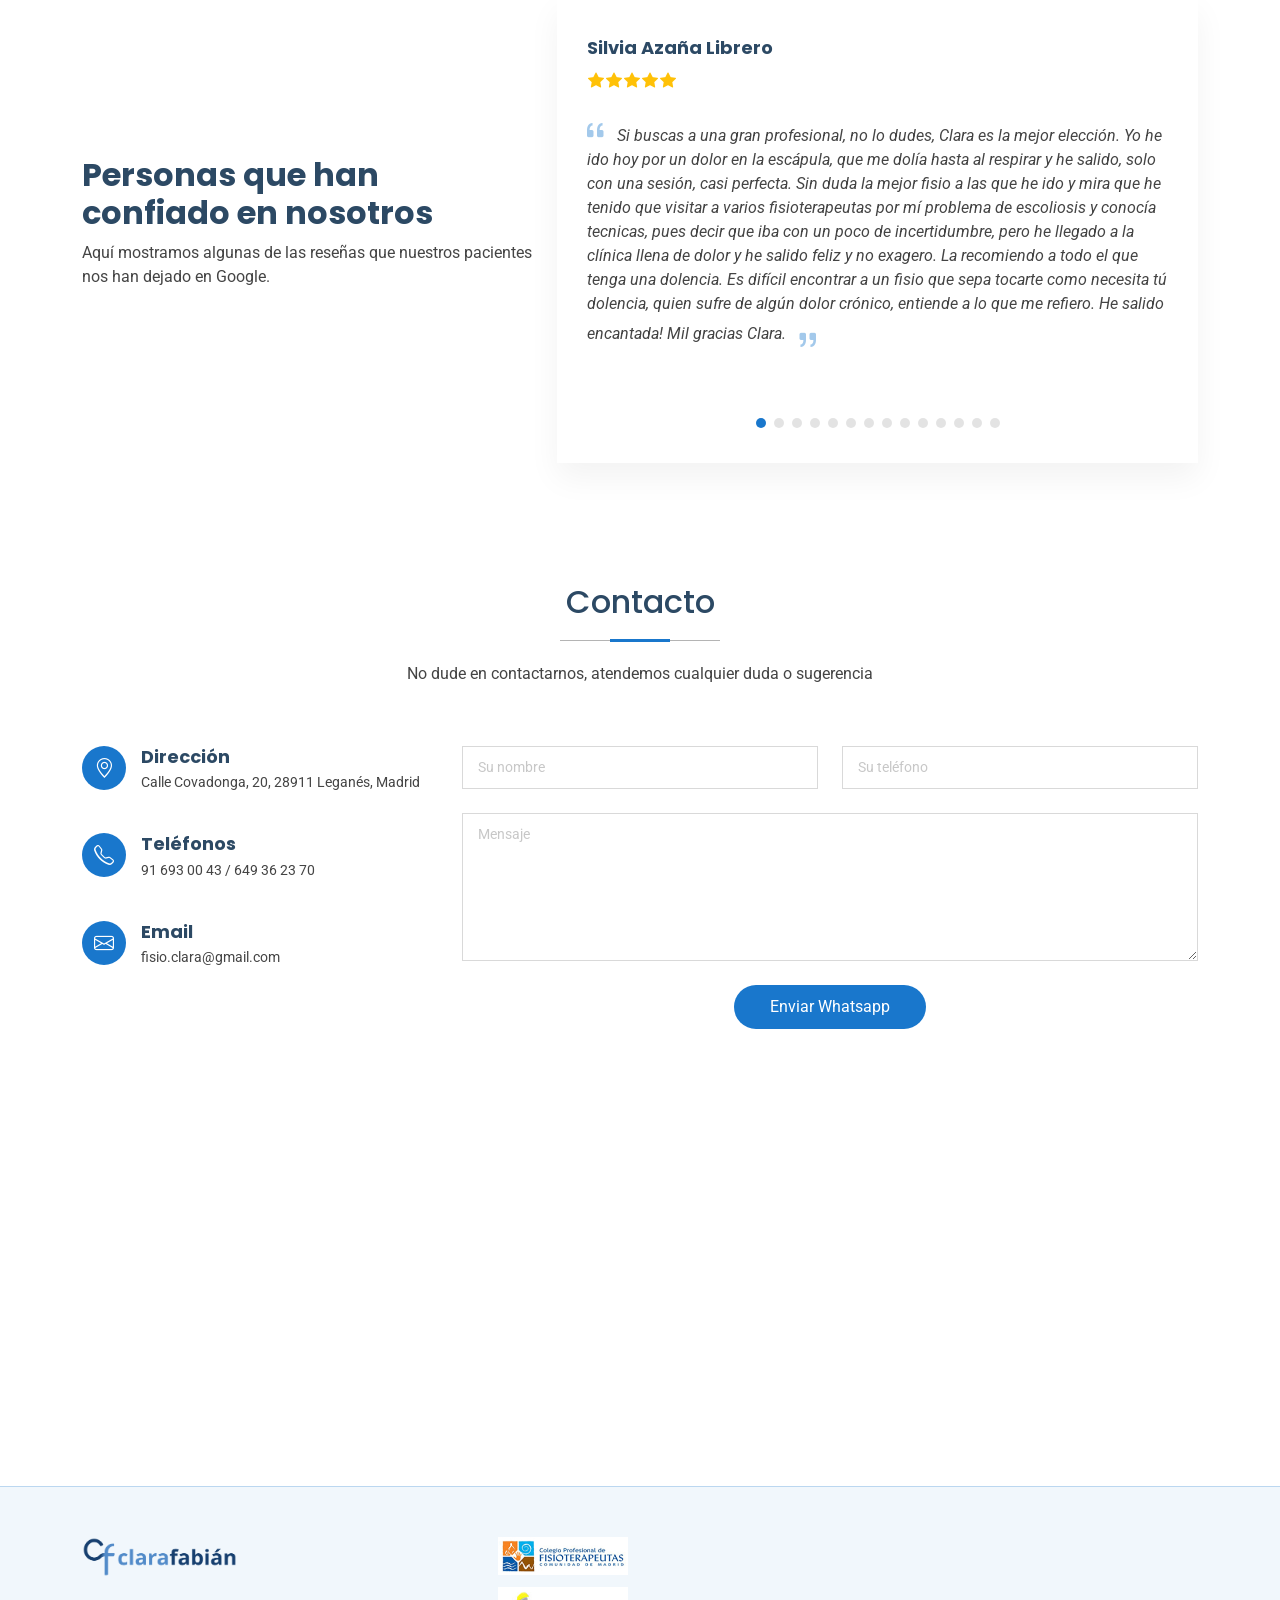
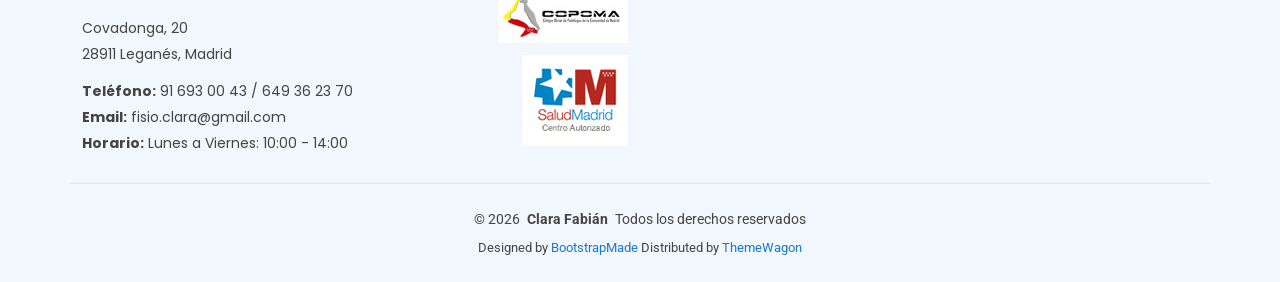
==== commit c32526df: "Edita un poco headers para SEO" ====
--- a/index.html
+++ b/index.html
@@ -7,8 +7,8 @@
   <title>Clara Fabián - Fisioterapia</title>
   <meta name="Author" content="Clara Fabian Fisioterapia">
   <meta name="copyright" content="(c) 2026 Clara Fabián. Todos los derechos reservados">
-  <meta name="description" content="Clara Fabián">
-  <meta name="keywords" content="fisioterapia fisioterapeuta masaje masajista clara fabian vendajes Kinesiotaping covadonga Leganes madrid alquimia alqvimia clinica lessiones deportivas deportistas terapias depilacion laser podologo podologia">
+  <meta name="description" content="Clara Fabián Fisioterapia">
+  <meta name="keywords" content="fisioterapia fisioterapeuta masaje masajista clara fabian vendajes kinesiotaping covadonga leganes madrid alquimia alqvimia clinica lesiones deportivas deportistas terapias podologo podologia">
   <meta name="contact" content="fisio.clara@gmail.com">
 
   <!-- Favicons -->
@@ -382,6 +382,14 @@
               </div>
 
               <div class="faq-item">
+                <h3>¿Hacéis visitas a domicilio?</h3>
+                <div class="faq-content">
+                  <p>Sí, ofrecemos visitas a domicilio para aquellos pacientes que no puedan desplazarse a nuestra clínica. Por favor, contáctenos para más detalles y disponibilidad.</p>
+                </div>
+                <i class="faq-toggle bi bi-chevron-right"></i>
+              </div>
+
+              <div class="faq-item">
                 <h3>¿Disponéis de bonos para regalos?</h3>
                 <div class="faq-content">
                   <p>Sí, ofrecemos bonos para regalos que pueden ser utilizados en cualquiera de nuestros servicios. Son una excelente opción para sorprender a alguien especial.</p>
@@ -901,7 +909,7 @@
     </section>
 
     <!-- Map Section -->
-    <section id="contact" class="contact section">
+    <section id="map" class="contact section">
       <div class="container-fluid" data-aos="fade-up" data-aos-delay="100">
           <div class="col-lg-10 mx-auto">
             <iframe style="border:0; width: 100%; height: 270px;" src="https://www.google.com/maps/embed?pb=!1m18!1m12!1m3!1d3041.744188500336!2d-3.7728182877196605!3d40.3258345713352!2m3!1f0!2f0!3f0!3m2!1i1024!2i768!4f13.1!3m3!1m2!1s0xd418a26e984bbc3%3A0x2f7e67f6b9fca8b0!2sClara%20Fabi%C3%A1n!5e0!3m2!1ses!2ses!4v1773856084879!5m2!1ses!2ses" frameborder="0" allowfullscreen="" loading="lazy" referrerpolicy="no-referrer-when-downgrade"></iframe>
